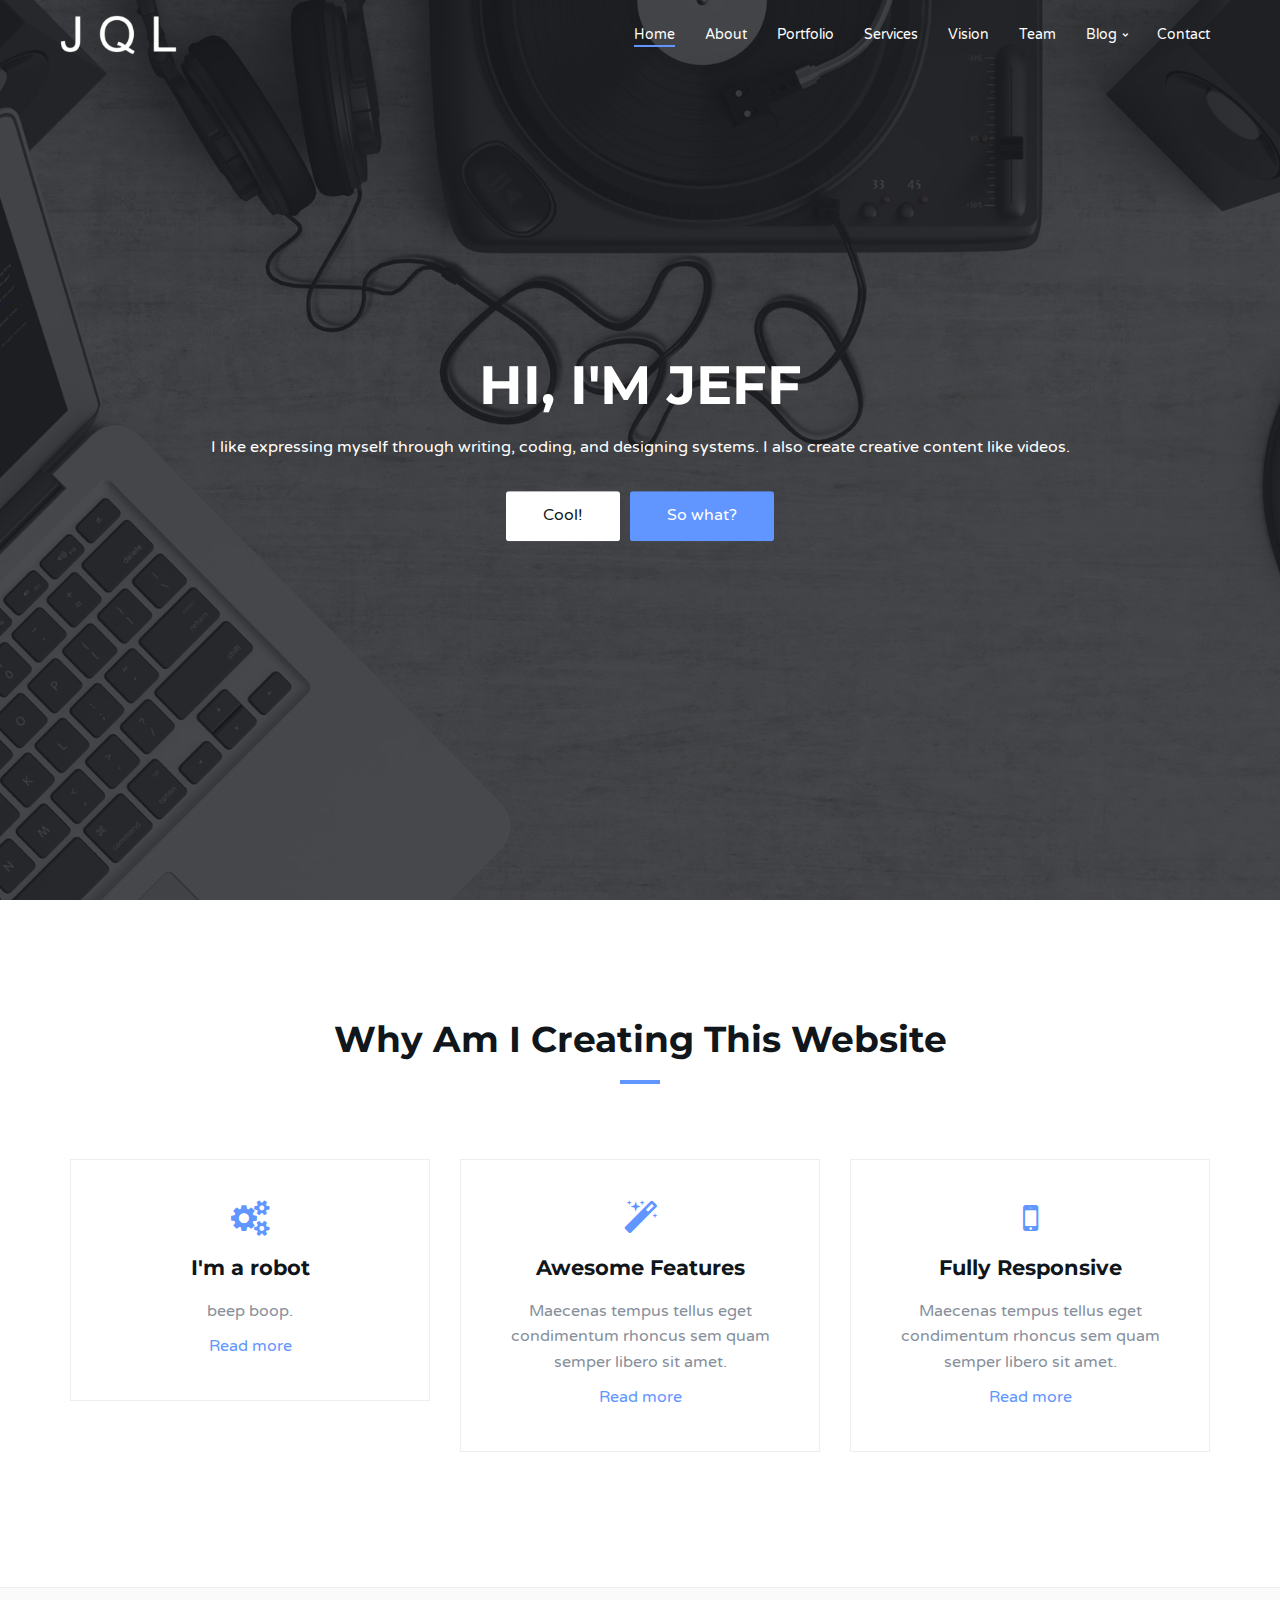
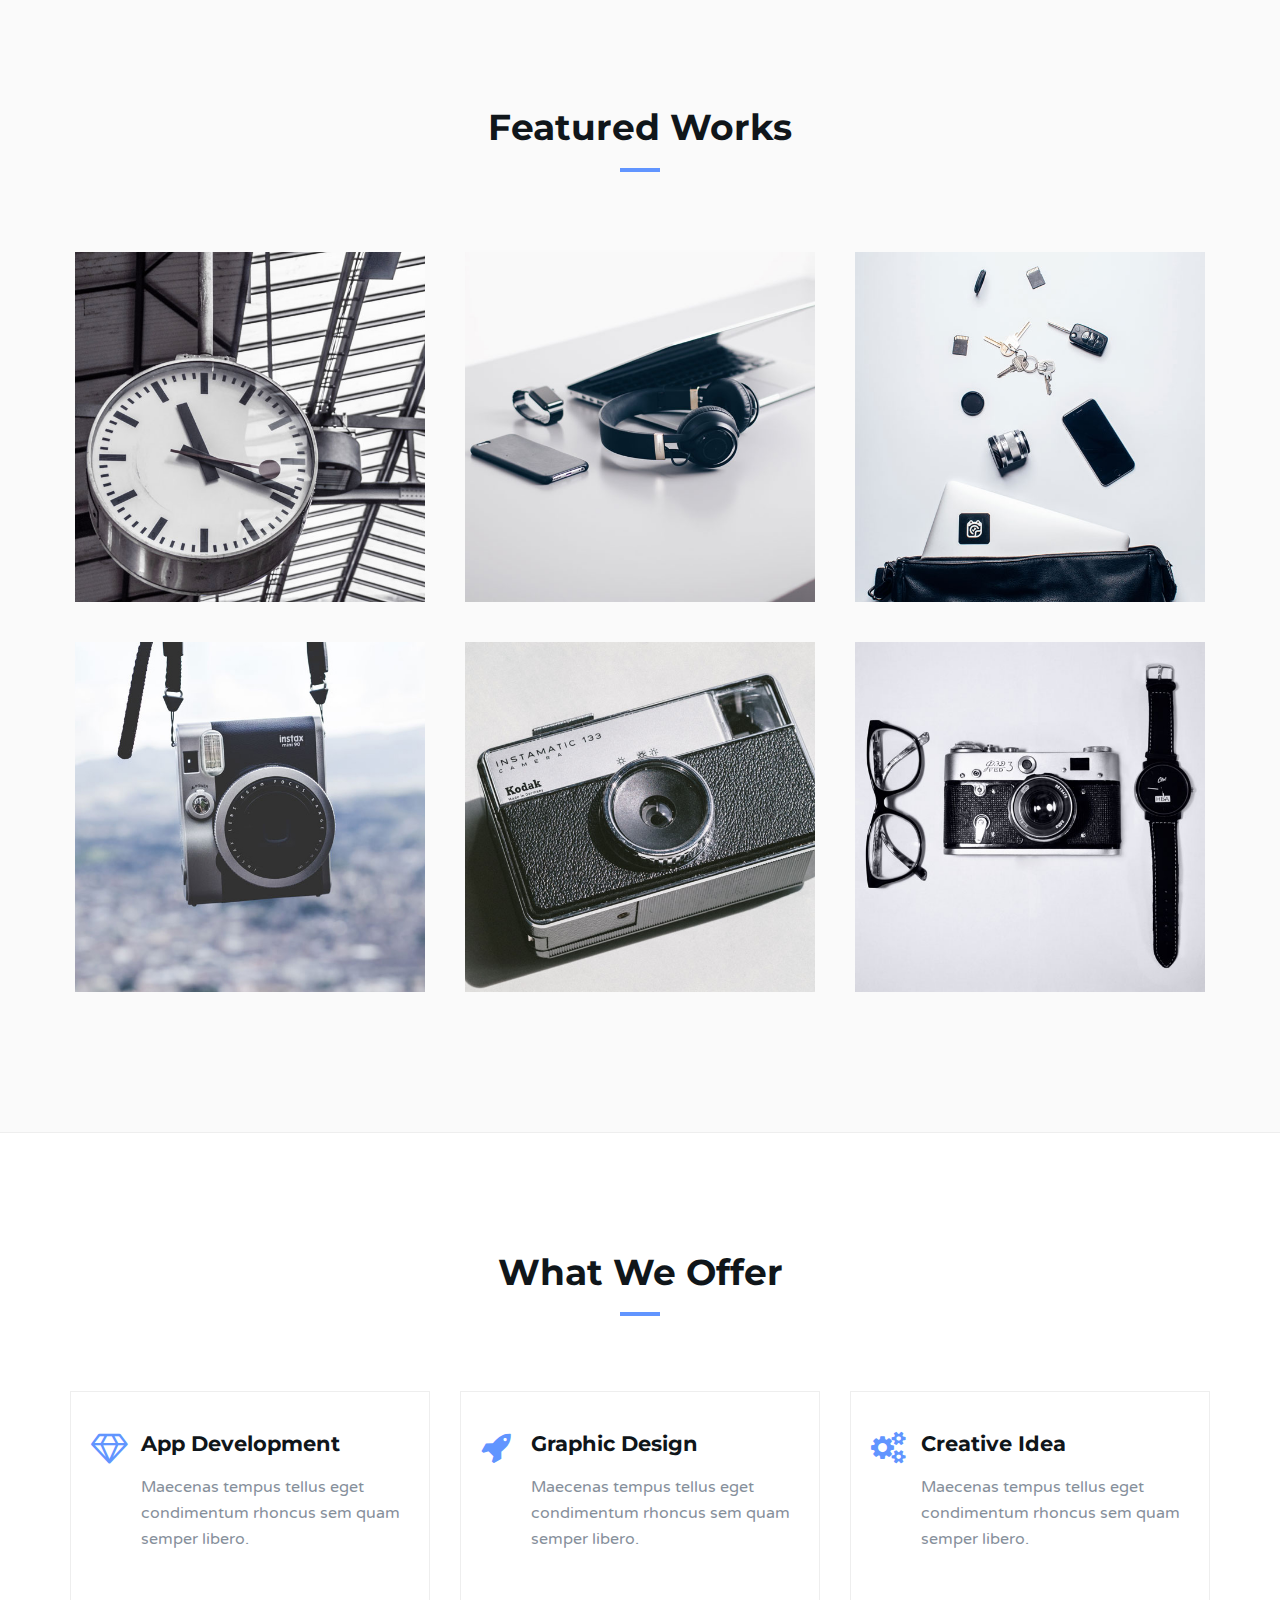
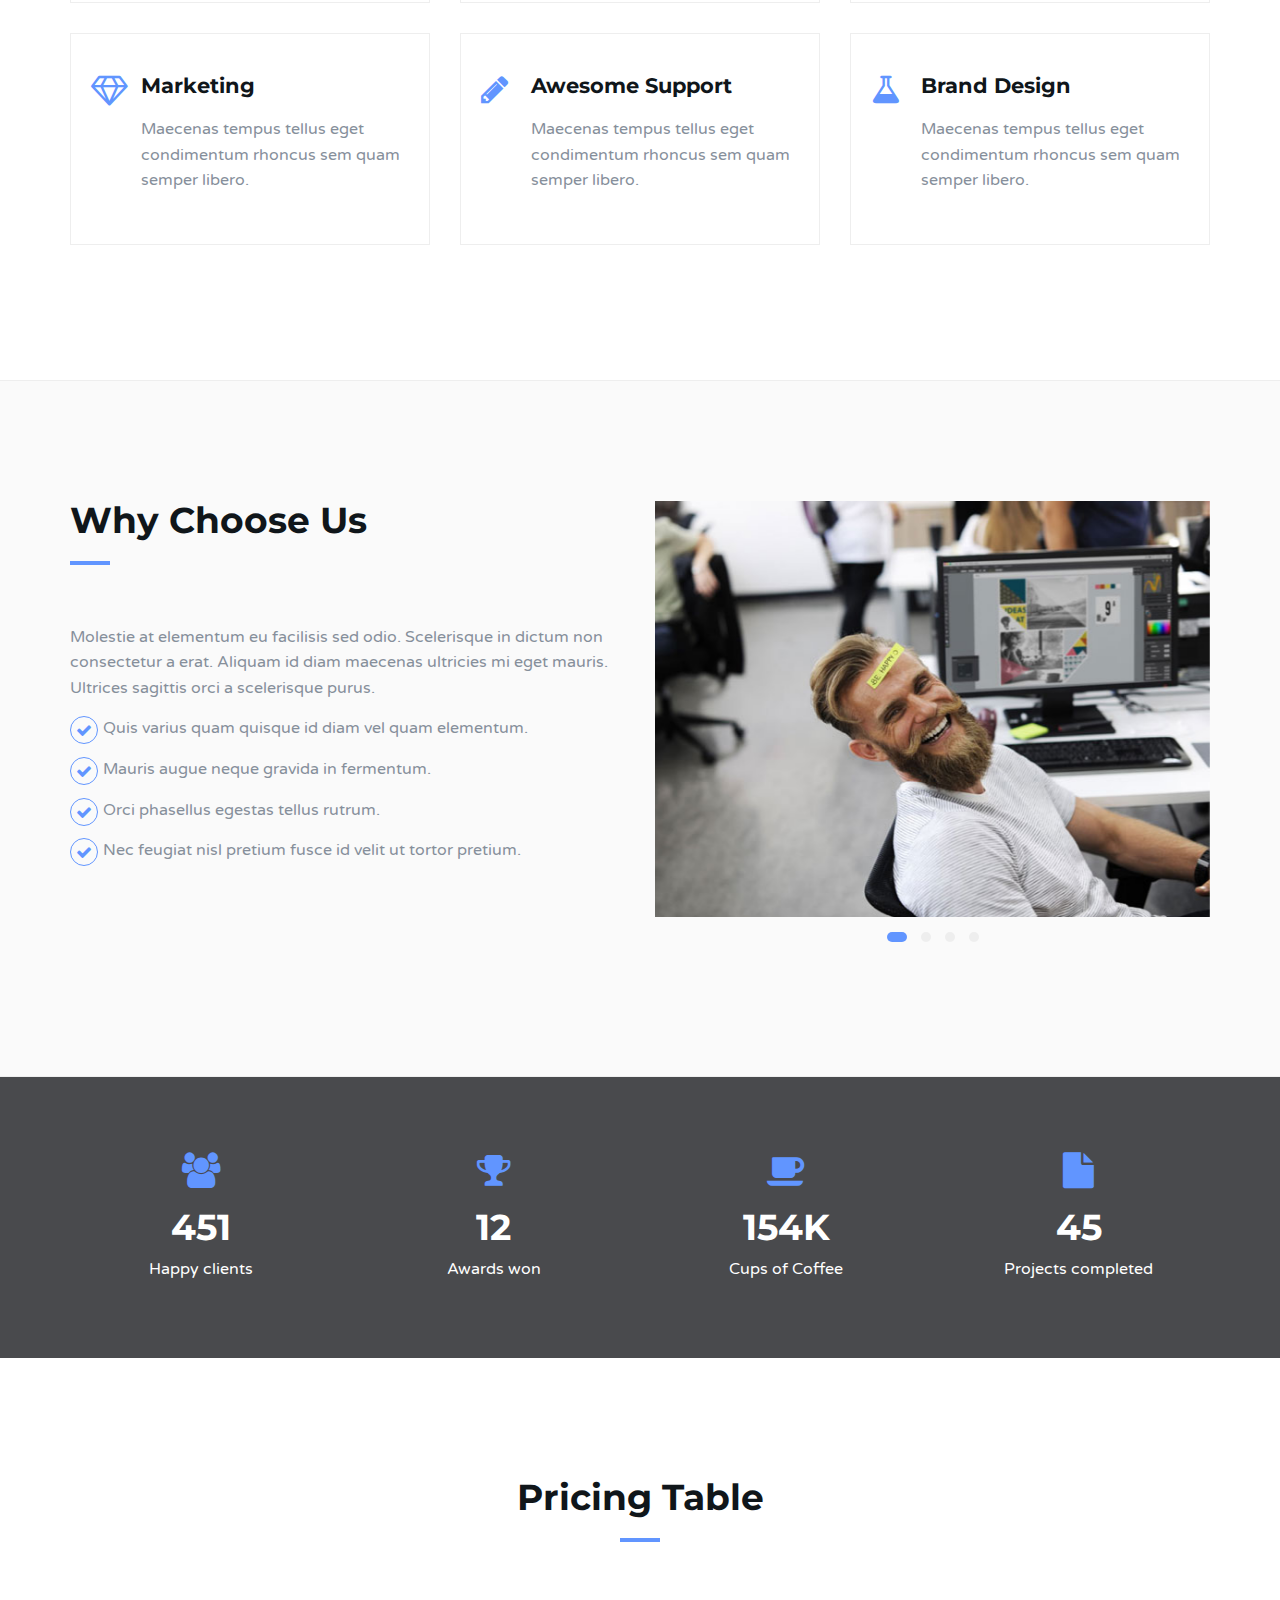
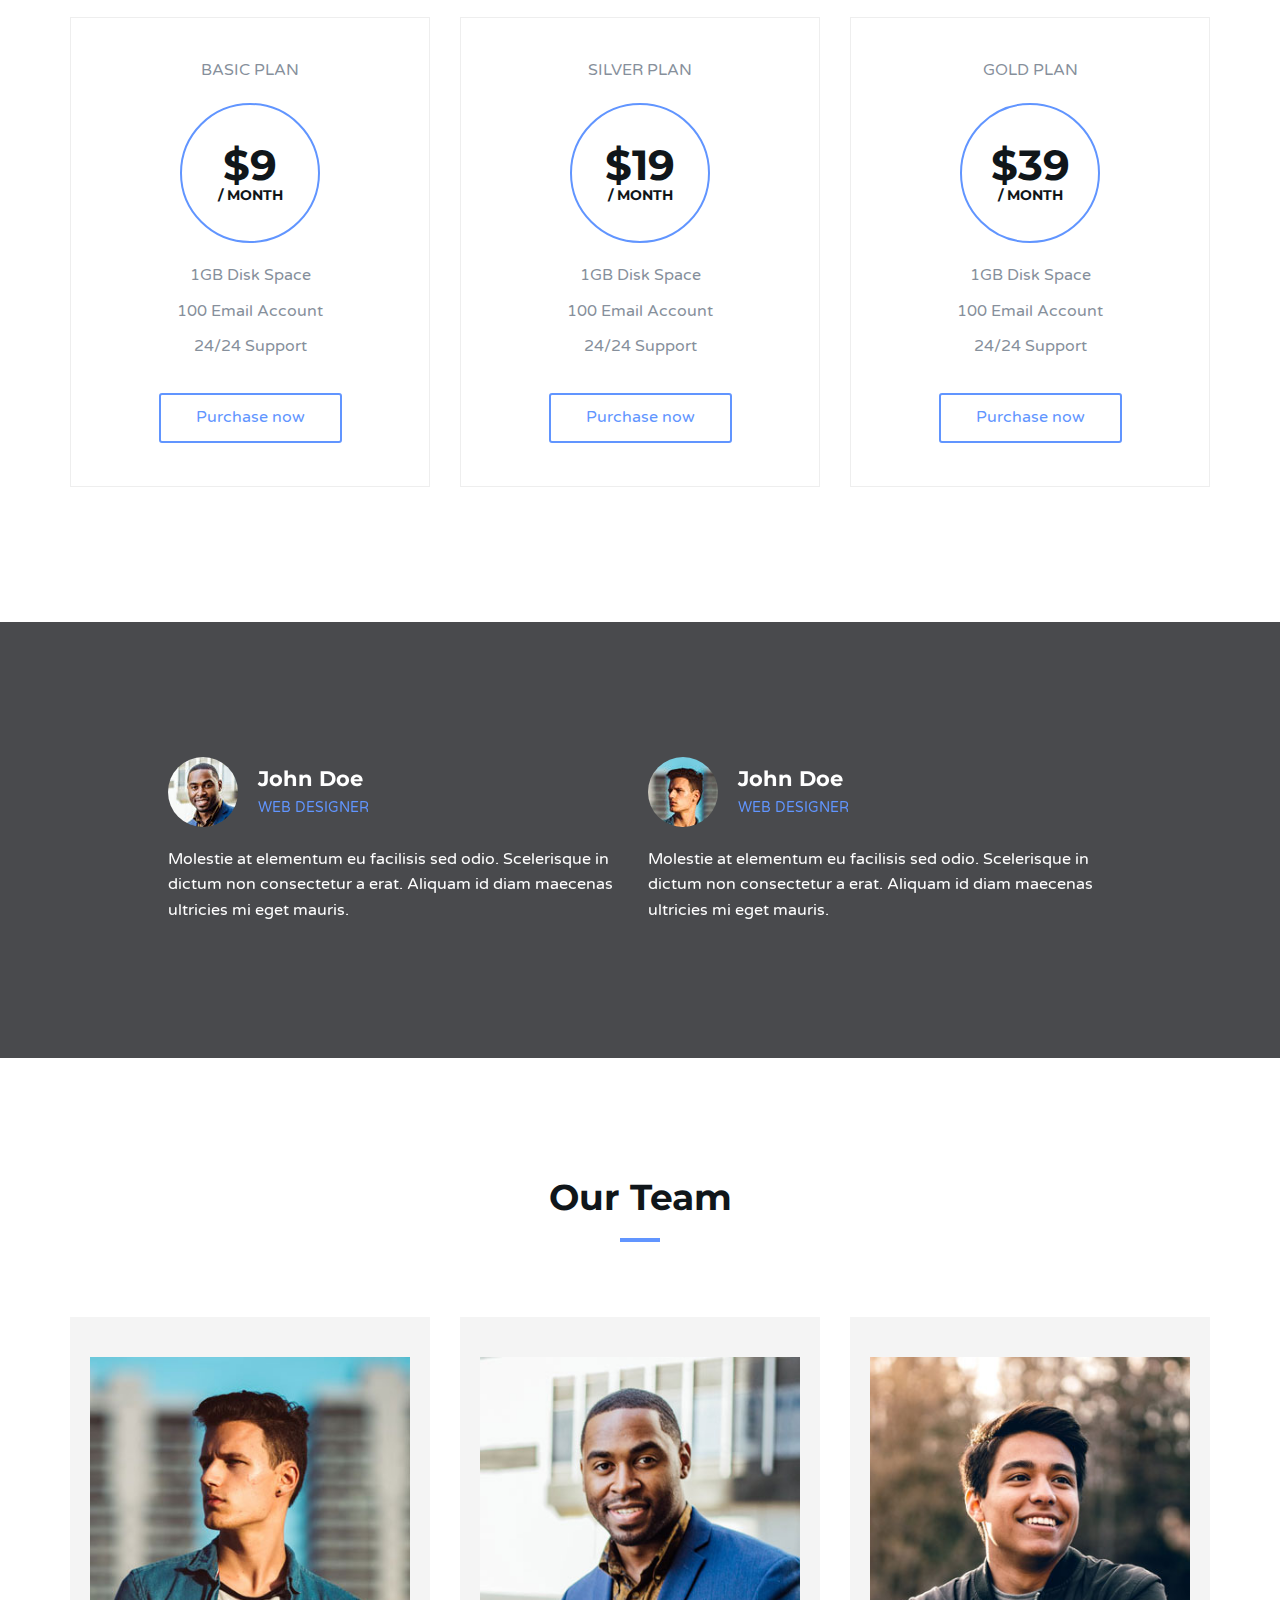
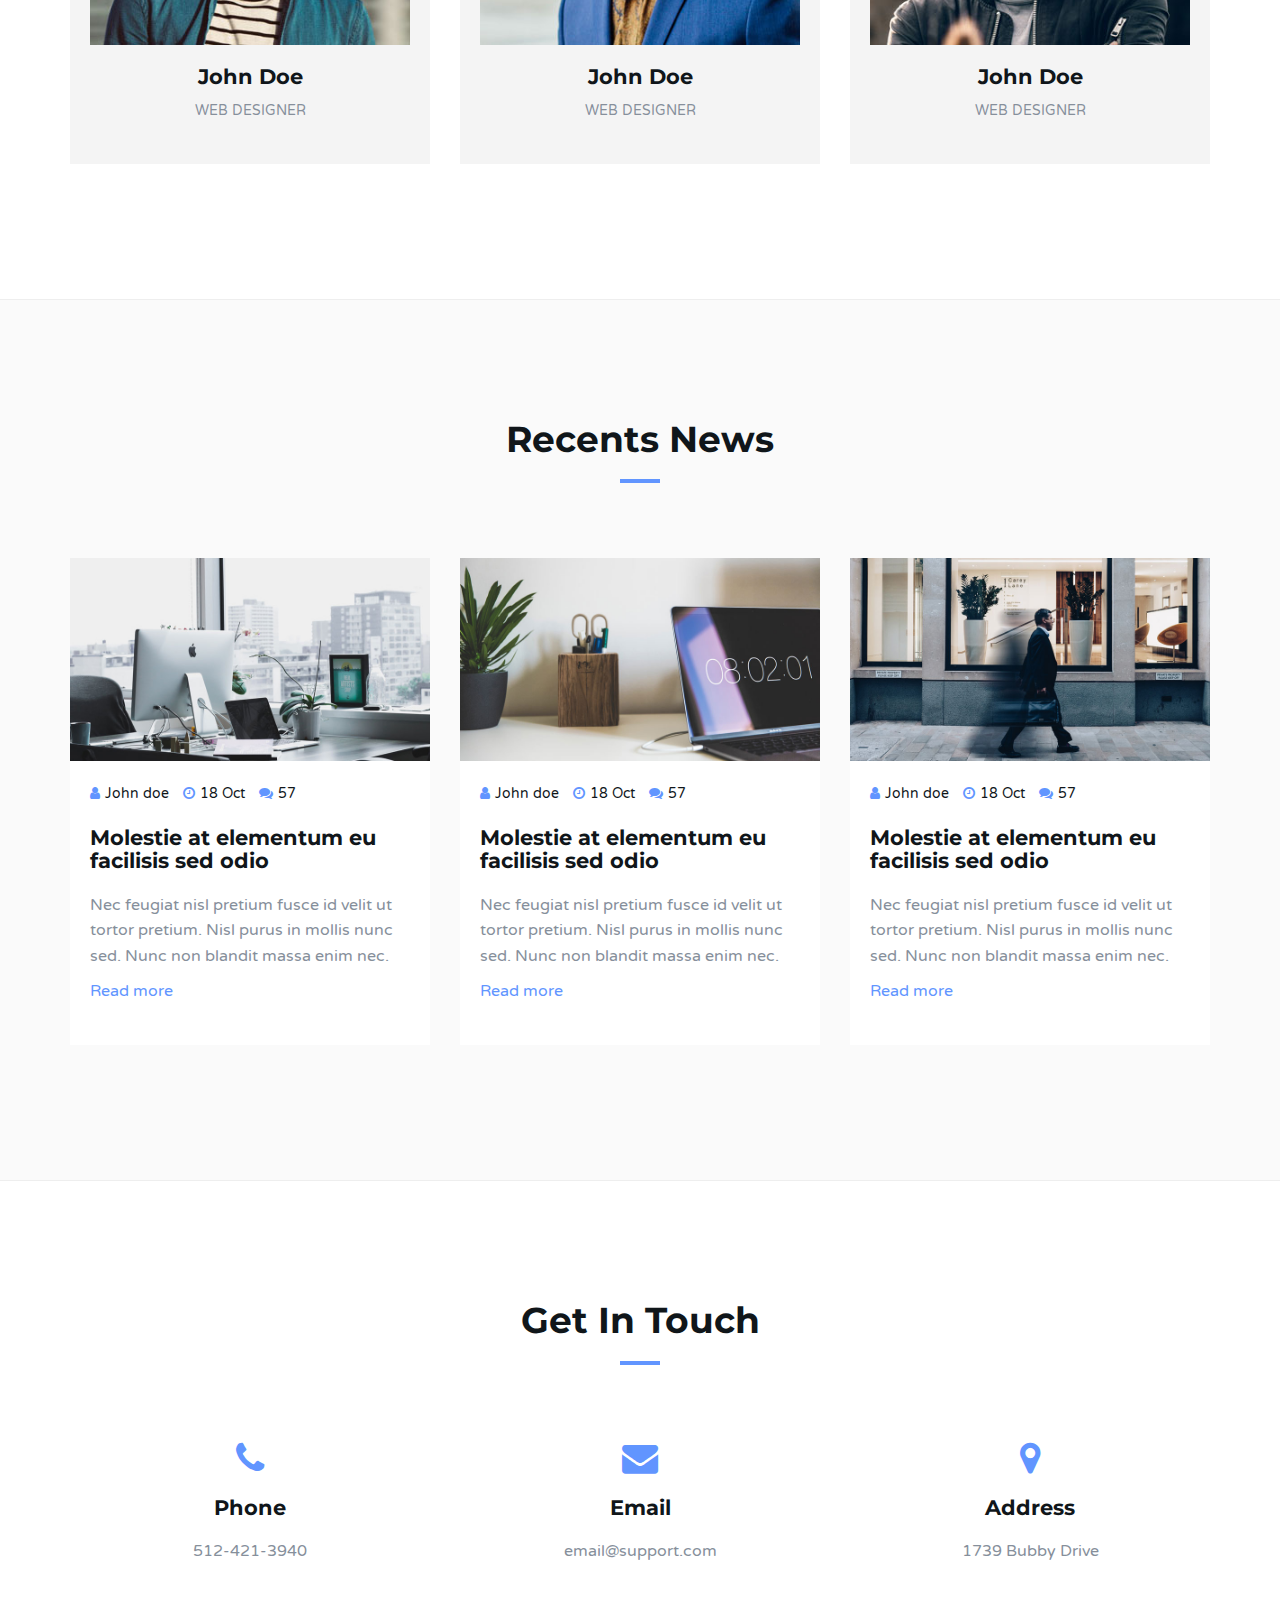
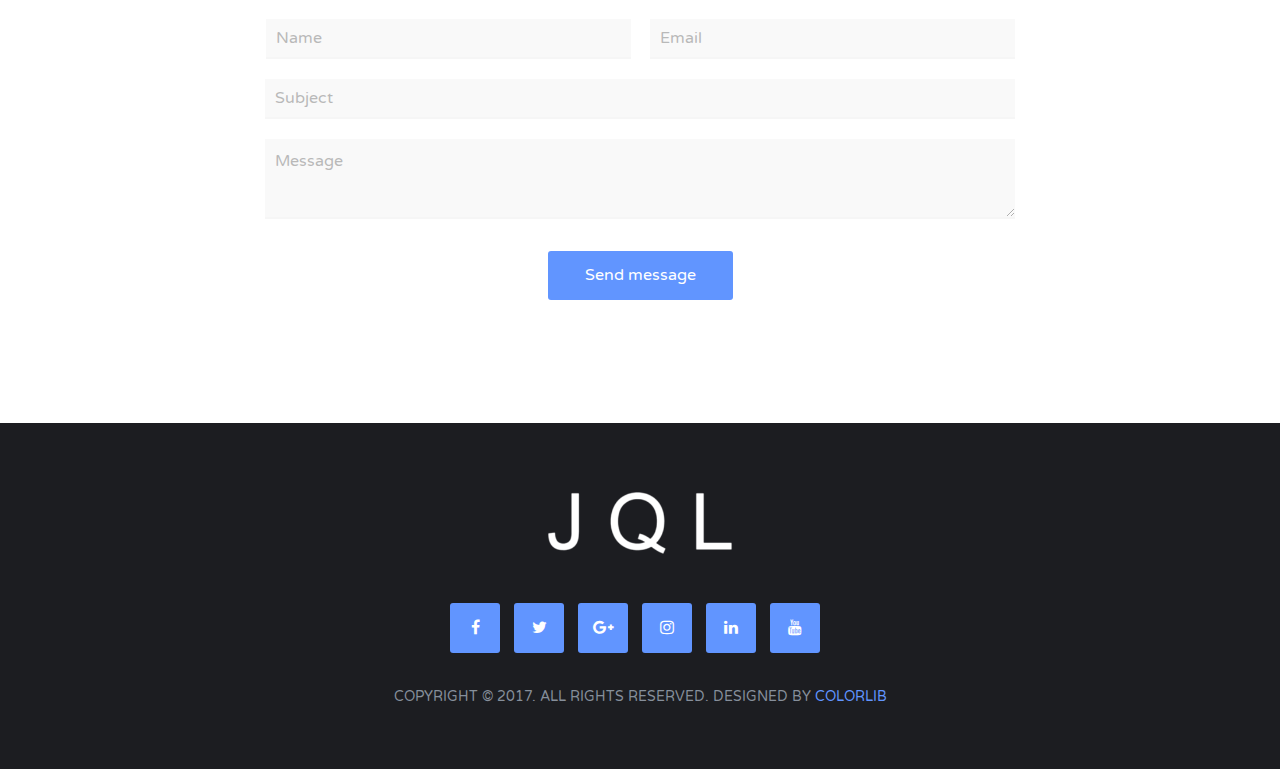
==== index.html @ 6947ee0a "getting started with making changes" ====
<!DOCTYPE html>
<html lang="en">

<head>
	<meta charset="utf-8">
	<meta http-equiv="X-UA-Compatible" content="IE=edge">
	<meta name="viewport" content="width=device-width, initial-scale=1">
	<!-- The above 3 meta tags *must* come first in the head; any other head content must come *after* these tags -->

	<title>Jeff Q L</title>

	<!-- Google font -->
	<link href="https://fonts.googleapis.com/css?family=Montserrat:400,700%7CVarela+Round" rel="stylesheet">

	<!-- Bootstrap -->
	<link type="text/css" rel="stylesheet" href="css/bootstrap.min.css" />

	<!-- Owl Carousel -->
	<link type="text/css" rel="stylesheet" href="css/owl.carousel.css" />
	<link type="text/css" rel="stylesheet" href="css/owl.theme.default.css" />

	<!-- Magnific Popup -->
	<link type="text/css" rel="stylesheet" href="css/magnific-popup.css" />

	<!-- Font Awesome Icon -->
	<link rel="stylesheet" href="css/font-awesome.min.css">

	<!-- Custom stlylesheet -->
	<link type="text/css" rel="stylesheet" href="css/style.css" />

	<!-- HTML5 shim and Respond.js for IE8 support of HTML5 elements and media queries -->
	<!-- WARNING: Respond.js doesn't work if you view the page via file:// -->
	<!--[if lt IE 9]>
		<script src="https://oss.maxcdn.com/html5shiv/3.7.3/html5shiv.min.js"></script>
		<script src="https://oss.maxcdn.com/respond/1.4.2/respond.min.js"></script>
	<![endif]-->
</head>

<!-- TODO Fix this -->

<body>
	<!-- Header -->
	<header id="home">
		<!-- Background Image -->
		<div class="bg-img" style="background-image: url('./img/background1.jpg');">
			<div class="overlay"></div>
		</div>
		<!-- /Background Image -->

		<!-- Nav -->
		<nav id="nav" class="navbar nav-transparent">
			<div class="container">

				<div class="navbar-header">
					<!-- Logo -->
					<div class="navbar-brand">
						<a href="index.html">
							<img class="logo" src="img/logo.png" alt="logo">
							<img class="logo-alt" src="img/logo-alt.png" alt="logo">
						</a>
					</div>
					<!-- /Logo -->

					<!-- Collapse nav button -->
					<div class="nav-collapse">
						<span></span>
					</div>
					<!-- /Collapse nav button -->
				</div>

				<!--  Main navigation  -->
				<!-- TODO Make the nav bar correct -->
				<ul class="main-nav nav navbar-nav navbar-right">
					<li><a href="#home">Home</a></li>
					<li><a href="#about">About</a></li>
					<li><a href="#portfolio">Portfolio</a></li>
					<li><a href="#service">Services</a></li>
					<li><a href="#vision">Vision</a></li>
					<li><a href="#team">Team</a></li>
					<li class="has-dropdown"><a href="#blog">Blog</a>
						<ul class="dropdown">
							<li><a href="blog-single.html">blog post</a></li>
						</ul>
					</li>
					<li><a href="#contact">Contact</a></li>
				</ul>
				<!-- /Main navigation -->

			</div>
		</nav>
		<!-- /Nav -->

		<!-- home wrapper -->
		<div class="home-wrapper">
			<div class="container">
				<div class="row">

					<!-- home content -->
					<div class="col-md-10 col-md-offset-1">
						<div class="home-content">
							<h1 class="white-text">Hi, I'm Jeff</h1>
							<p class="white-text">I like expressing myself through writing, coding, and designing systems. I also create creative content like videos.
							</p>
							<!-- TODO Make these buttons do something. -->
							<button class="white-btn">Cool!</button>
							<button class="main-btn">So what?</button>
						</div>
					</div>
					<!-- /home content -->

				</div>
			</div>
		</div>
		<!-- /home wrapper -->

	</header>
	<!-- /Header -->

	<!-- About -->
	<div id="about" class="section md-padding">

		<!-- Container -->
		<div class="container">

			<!-- Row -->
			<div class="row">
				<!-- Section header -->
				<div class="section-header text-center">
					<h2 class="title">Why am I creating this website</h2>
				</div>
				<!-- /Section header -->
				<!-- TODO Uhh this is the about me section fix it. -->

				<!-- about -->
				<div class="col-md-4">
					<div class="about">
						<i class="fa fa-cogs"></i>
						<h3>I'm a robot</h3>
						<p>beep boop.</p>
						<a href="#">Read more</a>
					</div>
				</div>
				<!-- /about -->

				<!-- about -->
				<div class="col-md-4">
					<div class="about">
						<i class="fa fa-magic"></i>
						<h3>Awesome Features</h3>
						<p>Maecenas tempus tellus eget condimentum rhoncus sem quam semper libero sit amet.</p>
						<a href="#">Read more</a>
					</div>
				</div>
				<!-- /about -->

				<!-- about -->
				<div class="col-md-4">
					<div class="about">
						<i class="fa fa-mobile"></i>
						<h3>Fully Responsive</h3>
						<p>Maecenas tempus tellus eget condimentum rhoncus sem quam semper libero sit amet.</p>
						<a href="#">Read more</a>
					</div>
				</div>
				<!-- /about -->

			</div>
			<!-- /Row -->

		</div>
		<!-- /Container -->

	</div>
	<!-- /About -->


	<!-- Portfolio -->
	<div id="portfolio" class="section md-padding bg-grey">

		<!-- Container -->
		<div class="container">

			<!-- Row -->
			<div class="row">

				<!-- Section header -->
				<div class="section-header text-center">
					<h2 class="title">Featured Works</h2>
				</div>
				<!-- /Section header -->

				<!-- Work -->
				<div class="col-md-4 col-xs-6 work">
					<img class="img-responsive" src="./img/work1.jpg" alt="">
					<div class="overlay"></div>
					<div class="work-content">
						<span>Category</span>
						<h3>Lorem ipsum dolor</h3>
						<div class="work-link">
							<a href="#"><i class="fa fa-external-link"></i></a>
							<a class="lightbox" href="./img/work1.jpg"><i class="fa fa-search"></i></a>
						</div>
					</div>
				</div>
				<!-- /Work -->

				<!-- Work -->
				<div class="col-md-4 col-xs-6 work">
					<img class="img-responsive" src="./img/work2.jpg" alt="">
					<div class="overlay"></div>
					<div class="work-content">
						<span>Category</span>
						<h3>Lorem ipsum dolor</h3>
						<div class="work-link">
							<a href="#"><i class="fa fa-external-link"></i></a>
							<a class="lightbox" href="./img/work2.jpg"><i class="fa fa-search"></i></a>
						</div>
					</div>
				</div>
				<!-- /Work -->

				<!-- Work -->
				<div class="col-md-4 col-xs-6 work">
					<img class="img-responsive" src="./img/work3.jpg" alt="">
					<div class="overlay"></div>
					<div class="work-content">
						<span>Category</span>
						<h3>Lorem ipsum dolor</h3>
						<div class="work-link">
							<a href="#"><i class="fa fa-external-link"></i></a>
							<a class="lightbox" href="./img/work3.jpg"><i class="fa fa-search"></i></a>
						</div>
					</div>
				</div>
				<!-- /Work -->

				<!-- Work -->
				<div class="col-md-4 col-xs-6 work">
					<img class="img-responsive" src="./img/work4.jpg" alt="">
					<div class="overlay"></div>
					<div class="work-content">
						<span>Category</span>
						<h3>Lorem ipsum dolor</h3>
						<div class="work-link">
							<a href="#"><i class="fa fa-external-link"></i></a>
							<a class="lightbox" href="./img/work4.jpg"><i class="fa fa-search"></i></a>
						</div>
					</div>
				</div>
				<!-- /Work -->

				<!-- Work -->
				<div class="col-md-4 col-xs-6 work">
					<img class="img-responsive" src="./img/work5.jpg" alt="">
					<div class="overlay"></div>
					<div class="work-content">
						<span>Category</span>
						<h3>Lorem ipsum dolor</h3>
						<div class="work-link">
							<a href="#"><i class="fa fa-external-link"></i></a>
							<a class="lightbox" href="./img/work5.jpg"><i class="fa fa-search"></i></a>
						</div>
					</div>
				</div>
				<!-- /Work -->

				<!-- Work -->
				<div class="col-md-4 col-xs-6 work">
					<img class="img-responsive" src="./img/work6.jpg" alt="">
					<div class="overlay"></div>
					<div class="work-content">
						<span>Category</span>
						<h3>Lorem ipsum dolor</h3>
						<div class="work-link">
							<a href="#"><i class="fa fa-external-link"></i></a>
							<a class="lightbox" href="./img/work6.jpg"><i class="fa fa-search"></i></a>
						</div>
					</div>
				</div>
				<!-- /Work -->

			</div>
			<!-- /Row -->

		</div>
		<!-- /Container -->

	</div>
	<!-- /Portfolio -->

	<!-- Service -->
	<div id="service" class="section md-padding">

		<!-- Container -->
		<div class="container">

			<!-- Row -->
			<div class="row">

				<!-- Section header -->
				<div class="section-header text-center">
					<h2 class="title">What we offer</h2>
				</div>
				<!-- /Section header -->

				<!-- service -->
				<div class="col-md-4 col-sm-6">
					<div class="service">
						<i class="fa fa-diamond"></i>
						<h3>App Development</h3>
						<p>Maecenas tempus tellus eget condimentum rhoncus sem quam semper libero.</p>
					</div>
				</div>
				<!-- /service -->

				<!-- service -->
				<div class="col-md-4 col-sm-6">
					<div class="service">
						<i class="fa fa-rocket"></i>
						<h3>Graphic Design</h3>
						<p>Maecenas tempus tellus eget condimentum rhoncus sem quam semper libero.</p>
					</div>
				</div>
				<!-- /service -->

				<!-- service -->
				<div class="col-md-4 col-sm-6">
					<div class="service">
						<i class="fa fa-cogs"></i>
						<h3>Creative Idea</h3>
						<p>Maecenas tempus tellus eget condimentum rhoncus sem quam semper libero.</p>
					</div>
				</div>
				<!-- /service -->

				<!-- service -->
				<div class="col-md-4 col-sm-6">
					<div class="service">
						<i class="fa fa-diamond"></i>
						<h3>Marketing</h3>
						<p>Maecenas tempus tellus eget condimentum rhoncus sem quam semper libero.</p>
					</div>
				</div>
				<!-- /service -->

				<!-- service -->
				<div class="col-md-4 col-sm-6">
					<div class="service">
						<i class="fa fa-pencil"></i>
						<h3>Awesome Support</h3>
						<p>Maecenas tempus tellus eget condimentum rhoncus sem quam semper libero.</p>
					</div>
				</div>
				<!-- /service -->

				<!-- service -->
				<div class="col-md-4 col-sm-6">
					<div class="service">
						<i class="fa fa-flask"></i>
						<h3>Brand Design</h3>
						<p>Maecenas tempus tellus eget condimentum rhoncus sem quam semper libero.</p>
					</div>
				</div>
				<!-- /service -->

			</div>
			<!-- /Row -->

		</div>
		<!-- /Container -->

	</div>
	<!-- /Service -->


	<!-- Why Choose Us -->
	<div id="features" class="section md-padding bg-grey">

		<!-- Container -->
		<div class="container">

			<!-- Row -->
			<div class="row">

				<!-- why choose us content -->
				<div class="col-md-6">
					<div class="section-header">
						<h2 class="title">Why Choose Us</h2>
					</div>
					<p>Molestie at elementum eu facilisis sed odio. Scelerisque in dictum non consectetur a erat. Aliquam id diam maecenas ultricies mi eget mauris. Ultrices sagittis orci a scelerisque purus.</p>
					<div class="feature">
						<i class="fa fa-check"></i>
						<p>Quis varius quam quisque id diam vel quam elementum.</p>
					</div>
					<div class="feature">
						<i class="fa fa-check"></i>
						<p>Mauris augue neque gravida in fermentum.</p>
					</div>
					<div class="feature">
						<i class="fa fa-check"></i>
						<p>Orci phasellus egestas tellus rutrum.</p>
					</div>
					<div class="feature">
						<i class="fa fa-check"></i>
						<p>Nec feugiat nisl pretium fusce id velit ut tortor pretium.</p>
					</div>
				</div>
				<!-- /why choose us content -->

				<!-- About slider -->
				<div class="col-md-6">
					<div id="about-slider" class="owl-carousel owl-theme">
						<img class="img-responsive" src="./img/about1.jpg" alt="">
						<img class="img-responsive" src="./img/about2.jpg" alt="">
						<img class="img-responsive" src="./img/about1.jpg" alt="">
						<img class="img-responsive" src="./img/about2.jpg" alt="">
					</div>
				</div>
				<!-- /About slider -->

			</div>
			<!-- /Row -->

		</div>
		<!-- /Container -->

	</div>
	<!-- /Why Choose Us -->


	<!-- Numbers -->
	<div id="numbers" class="section sm-padding">

		<!-- Background Image -->
		<div class="bg-img" style="background-image: url('./img/background2.jpg');">
			<div class="overlay"></div>
		</div>
		<!-- /Background Image -->

		<!-- Container -->
		<div class="container">

			<!-- Row -->
			<div class="row">

				<!-- number -->
				<div class="col-sm-3 col-xs-6">
					<div class="number">
						<i class="fa fa-users"></i>
						<h3 class="white-text"><span class="counter">451</span></h3>
						<span class="white-text">Happy clients</span>
					</div>
				</div>
				<!-- /number -->

				<!-- number -->
				<div class="col-sm-3 col-xs-6">
					<div class="number">
						<i class="fa fa-trophy"></i>
						<h3 class="white-text"><span class="counter">12</span></h3>
						<span class="white-text">Awards won</span>
					</div>
				</div>
				<!-- /number -->

				<!-- number -->
				<div class="col-sm-3 col-xs-6">
					<div class="number">
						<i class="fa fa-coffee"></i>
						<h3 class="white-text"><span class="counter">154</span>K</h3>
						<span class="white-text">Cups of Coffee</span>
					</div>
				</div>
				<!-- /number -->

				<!-- number -->
				<div class="col-sm-3 col-xs-6">
					<div class="number">
						<i class="fa fa-file"></i>
						<h3 class="white-text"><span class="counter">45</span></h3>
						<span class="white-text">Projects completed</span>
					</div>
				</div>
				<!-- /number -->

			</div>
			<!-- /Row -->

		</div>
		<!-- /Container -->

	</div>
	<!-- /Numbers -->

	<!-- Vision -->
	<div id="vision" class="section md-padding">

		<!-- Container -->
		<div class="container">

			<!-- Row -->
			<div class="row">

				<!-- Section header -->
				<div class="section-header text-center">
					<h2 class="title">Pricing Table</h2>
				</div>
				<!-- /Section header -->
<!-- TODO Fix this. Change to vision?-->
				<!-- pricing -->
				<div class="col-sm-4">
					<div class="pricing">
						<div class="price-head">
							<span class="price-title">Basic plan</span>
							<div class="price">
								<h3>$9<span class="duration">/ month</span></h3>
							</div>
						</div>
						<ul class="price-content">
							<li>
								<p>1GB Disk Space</p>
							</li>
							<li>
								<p>100 Email Account</p>
							</li>
							<li>
								<p>24/24 Support</p>
							</li>
						</ul>
						<div class="price-btn">
							<button class="outline-btn">Purchase now</button>
						</div>
					</div>
				</div>
				<!-- /pricing -->

				<!-- pricing -->
				<div class="col-sm-4">
					<div class="pricing">
						<div class="price-head">
							<span class="price-title">Silver plan</span>
							<div class="price">
								<h3>$19<span class="duration">/ month</span></h3>
							</div>
						</div>
						<ul class="price-content">
							<li>
								<p>1GB Disk Space</p>
							</li>
							<li>
								<p>100 Email Account</p>
							</li>
							<li>
								<p>24/24 Support</p>
							</li>
						</ul>
						<div class="price-btn">
							<button class="outline-btn">Purchase now</button>
						</div>
					</div>
				</div>
				<!-- /pricing -->

				<!-- pricing -->
				<div class="col-sm-4">
					<div class="pricing">
						<div class="price-head">
							<span class="price-title">Gold plan</span>
							<div class="price">
								<h3>$39<span class="duration">/ month</span></h3>
							</div>
						</div>
						<ul class="price-content">
							<li>
								<p>1GB Disk Space</p>
							</li>
							<li>
								<p>100 Email Account</p>
							</li>
							<li>
								<p>24/24 Support</p>
							</li>
						</ul>
						<div class="price-btn">
							<button class="outline-btn">Purchase now</button>
						</div>
					</div>
				</div>
				<!-- /pricing -->

			</div>
			<!-- Row -->

		</div>
		<!-- /Container -->

	</div>
	<!-- /Pricing -->


	<!-- Testimonial -->
	<div id="testimonial" class="section md-padding">

		<!-- Background Image -->
		<div class="bg-img" style="background-image: url('./img/background3.jpg');">
			<div class="overlay"></div>
		</div>
		<!-- /Background Image -->

		<!-- Container -->
		<div class="container">

			<!-- Row -->
			<div class="row">

				<!-- Testimonial slider -->
				<div class="col-md-10 col-md-offset-1">
					<div id="testimonial-slider" class="owl-carousel owl-theme">

						<!-- testimonial -->
						<div class="testimonial">
							<div class="testimonial-meta">
								<img src="./img/perso1.jpg" alt="">
								<h3 class="white-text">John Doe</h3>
								<span>Web Designer</span>
							</div>
							<p class="white-text">Molestie at elementum eu facilisis sed odio. Scelerisque in dictum non consectetur a erat. Aliquam id diam maecenas ultricies mi eget mauris.</p>
						</div>
						<!-- /testimonial -->

						<!-- testimonial -->
						<div class="testimonial">
							<div class="testimonial-meta">
								<img src="./img/perso2.jpg" alt="">
								<h3 class="white-text">John Doe</h3>
								<span>Web Designer</span>
							</div>
							<p class="white-text">Molestie at elementum eu facilisis sed odio. Scelerisque in dictum non consectetur a erat. Aliquam id diam maecenas ultricies mi eget mauris.</p>
						</div>
						<!-- /testimonial -->

					</div>
				</div>
				<!-- /Testimonial slider -->

			</div>
			<!-- /Row -->

		</div>
		<!-- /Container -->

	</div>
	<!-- /Testimonial -->

	<!-- Team -->
	<div id="team" class="section md-padding">

		<!-- Container -->
		<div class="container">

			<!-- Row -->
			<div class="row">

				<!-- Section header -->
				<div class="section-header text-center">
					<h2 class="title">Our Team</h2>
				</div>
				<!-- /Section header -->

				<!-- team -->
				<div class="col-sm-4">
					<div class="team">
						<div class="team-img">
							<img class="img-responsive" src="./img/team1.jpg" alt="">
							<div class="overlay">
								<div class="team-social">
									<a href="#"><i class="fa fa-facebook"></i></a>
									<a href="#"><i class="fa fa-google-plus"></i></a>
									<a href="#"><i class="fa fa-twitter"></i></a>
								</div>
							</div>
						</div>
						<div class="team-content">
							<h3>John Doe</h3>
							<span>Web Designer</span>
						</div>
					</div>
				</div>
				<!-- /team -->

				<!-- team -->
				<div class="col-sm-4">
					<div class="team">
						<div class="team-img">
							<img class="img-responsive" src="./img/team2.jpg" alt="">
							<div class="overlay">
								<div class="team-social">
									<a href="#"><i class="fa fa-facebook"></i></a>
									<a href="#"><i class="fa fa-google-plus"></i></a>
									<a href="#"><i class="fa fa-twitter"></i></a>
								</div>
							</div>
						</div>
						<div class="team-content">
							<h3>John Doe</h3>
							<span>Web Designer</span>
						</div>
					</div>
				</div>
				<!-- /team -->

				<!-- team -->
				<div class="col-sm-4">
					<div class="team">
						<div class="team-img">
							<img class="img-responsive" src="./img/team3.jpg" alt="">
							<div class="overlay">
								<div class="team-social">
									<a href="#"><i class="fa fa-facebook"></i></a>
									<a href="#"><i class="fa fa-google-plus"></i></a>
									<a href="#"><i class="fa fa-twitter"></i></a>
								</div>
							</div>
						</div>
						<div class="team-content">
							<h3>John Doe</h3>
							<span>Web Designer</span>
						</div>
					</div>
				</div>
				<!-- /team -->

			</div>
			<!-- /Row -->

		</div>
		<!-- /Container -->

	</div>
	<!-- /Team -->

	<!-- Blog -->
	<div id="blog" class="section md-padding bg-grey">

		<!-- Container -->
		<div class="container">

			<!-- Row -->
			<div class="row">

				<!-- Section header -->
				<div class="section-header text-center">
					<h2 class="title">Recents news</h2>
				</div>
				<!-- /Section header -->

				<!-- blog -->
				<div class="col-md-4">
					<div class="blog">
						<div class="blog-img">
							<img class="img-responsive" src="./img/blog1.jpg" alt="">
						</div>
						<div class="blog-content">
							<ul class="blog-meta">
								<li><i class="fa fa-user"></i>John doe</li>
								<li><i class="fa fa-clock-o"></i>18 Oct</li>
								<li><i class="fa fa-comments"></i>57</li>
							</ul>
							<h3>Molestie at elementum eu facilisis sed odio</h3>
							<p>Nec feugiat nisl pretium fusce id velit ut tortor pretium. Nisl purus in mollis nunc sed. Nunc non blandit massa enim nec.</p>
							<a href="blog-single.html">Read more</a>
						</div>
					</div>
				</div>
				<!-- /blog -->

				<!-- blog -->
				<div class="col-md-4">
					<div class="blog">
						<div class="blog-img">
							<img class="img-responsive" src="./img/blog2.jpg" alt="">
						</div>
						<div class="blog-content">
							<ul class="blog-meta">
								<li><i class="fa fa-user"></i>John doe</li>
								<li><i class="fa fa-clock-o"></i>18 Oct</li>
								<li><i class="fa fa-comments"></i>57</li>
							</ul>
							<h3>Molestie at elementum eu facilisis sed odio</h3>
							<p>Nec feugiat nisl pretium fusce id velit ut tortor pretium. Nisl purus in mollis nunc sed. Nunc non blandit massa enim nec.</p>
							<a href="blog-single.html">Read more</a>
						</div>
					</div>
				</div>
				<!-- /blog -->

				<!-- blog -->
				<div class="col-md-4">
					<div class="blog">
						<div class="blog-img">
							<img class="img-responsive"  src="./img/blog3.jpg" alt="">
						</div>
						<div class="blog-content">
							<ul class="blog-meta">
								<li><i class="fa fa-user"></i>John doe</li>
								<li><i class="fa fa-clock-o"></i>18 Oct</li>
								<li><i class="fa fa-comments"></i>57</li>
							</ul>
							<h3>Molestie at elementum eu facilisis sed odio</h3>
							<p>Nec feugiat nisl pretium fusce id velit ut tortor pretium. Nisl purus in mollis nunc sed. Nunc non blandit massa enim nec.</p>
							<a href="blog-single.html">Read more</a>
						</div>
					</div>
				</div>
				<!-- /blog -->

			</div>
			<!-- /Row -->

		</div>
		<!-- /Container -->

	</div>
	<!-- /Blog -->

	<!-- Contact -->
	<div id="contact" class="section md-padding">

		<!-- Container -->
		<div class="container">

			<!-- Row -->
			<div class="row">

				<!-- Section-header -->
				<div class="section-header text-center">
					<h2 class="title">Get in touch</h2>
				</div>
				<!-- /Section-header -->

				<!-- contact -->
				<div class="col-sm-4">
					<div class="contact">
						<i class="fa fa-phone"></i>
						<h3>Phone</h3>
						<p>512-421-3940</p>
					</div>
				</div>
				<!-- /contact -->

				<!-- contact -->
				<div class="col-sm-4">
					<div class="contact">
						<i class="fa fa-envelope"></i>
						<h3>Email</h3>
						<p>email@support.com</p>
					</div>
				</div>
				<!-- /contact -->

				<!-- contact -->
				<div class="col-sm-4">
					<div class="contact">
						<i class="fa fa-map-marker"></i>
						<h3>Address</h3>
						<p>1739 Bubby Drive</p>
					</div>
				</div>
				<!-- /contact -->

				<!-- contact form -->
				<div class="col-md-8 col-md-offset-2">
					<form class="contact-form">
						<input type="text" class="input" placeholder="Name">
						<input type="email" class="input" placeholder="Email">
						<input type="text" class="input" placeholder="Subject">
						<textarea class="input" placeholder="Message"></textarea>
						<button class="main-btn">Send message</button>
					</form>
				</div>
				<!-- /contact form -->

			</div>
			<!-- /Row -->

		</div>
		<!-- /Container -->

	</div>
	<!-- /Contact -->


	<!-- Footer -->
	<footer id="footer" class="sm-padding bg-dark">

		<!-- Container -->
		<div class="container">

			<!-- Row -->
			<div class="row">

				<div class="col-md-12">

					<!-- footer logo -->
					<div class="footer-logo">
						<a href="index.html"><img src="img/logo-alt.png" alt="logo"></a>
					</div>
					<!-- /footer logo -->

					<!-- footer follow -->
					<ul class="footer-follow">
						<li><a href="#"><i class="fa fa-facebook"></i></a></li>
						<li><a href="#"><i class="fa fa-twitter"></i></a></li>
						<li><a href="#"><i class="fa fa-google-plus"></i></a></li>
						<li><a href="#"><i class="fa fa-instagram"></i></a></li>
						<li><a href="#"><i class="fa fa-linkedin"></i></a></li>
						<li><a href="#"><i class="fa fa-youtube"></i></a></li>
					</ul>
					<!-- /footer follow -->

					<!-- footer copyright -->
					<div class="footer-copyright">
						<p>Copyright © 2017. All Rights Reserved. Designed by <a href="https://colorlib.com" target="_blank">Colorlib</a></p>
					</div>
					<!-- /footer copyright -->

				</div>

			</div>
			<!-- /Row -->

		</div>
		<!-- /Container -->

	</footer>
	<!-- /Footer -->

	<!-- Back to top -->
	<div id="back-to-top"></div>
	<!-- /Back to top -->

	<!-- Preloader -->
	<div id="preloader">
		<div class="preloader">
			<span></span>
			<span></span>
			<span></span>
			<span></span>
		</div>
	</div>
	<!-- /Preloader -->

	<!-- jQuery Plugins -->
	<script type="text/javascript" src="js/jquery.min.js"></script>
	<script type="text/javascript" src="js/bootstrap.min.js"></script>
	<script type="text/javascript" src="js/owl.carousel.min.js"></script>
	<script type="text/javascript" src="js/jquery.magnific-popup.js"></script>
	<script type="text/javascript" src="js/main.js"></script>

</body>

</html>
---- css/style.css ----
/*
Theme Name:
Author: yaminncco

Colors:
	Body 		  : #868F9B
	Headers 	: #10161A
	Primary 	: #6195FF
	Dark      : #FCFCFF
	Grey 		  : #F4F4F4 #FAFAFA #EEE

Fonts: Montserrat Varela Round

Table OF Contents
------------------------------------
1 > General
2 > Logo
3 > Navigation
4 > Header
5 > About
6 > Portfolio
7 > Services
8 >  Why choose us
9 >  Numbers
10 > Pricing
11 > Testimonial
12 > Team
13 > Blog
14 > Blog post
15 > Blog sidebar
16 > Contact
17 > Footer
18 > Responsive
19 > Owl theme
20 > Back to top
21 > Preloader

------------------------------------*/

/*------------------------------------*\
	General
\*------------------------------------*/


/* -- typography -- */

body {
    font-family: 'Varela Round', sans-serif;
    font-size: 16px;
    line-height: 1.6;
    overflow-x: hidden;
    color: #868F9B;
}

h1, h2, h3, h4, h5, h6 {
    font-family: 'Montserrat', sans-serif;
    font-weight: 700;
    margin-top: 0px;
    margin-bottom: 20px;
    color: #10161A;
}

h1 {
    font-size: 54px;
}

h2 {
    font-size: 36px;
}

h3 {
    font-size: 21px;
}

h4 {
    font-size: 18px;
}

h5 {
    font-size: 16px;
}

a {
    color: #6195FF;
    text-decoration: none;
    -webkit-transition: 0.2s opacity;
    transition: 0.2s opacity;
}

a:hover, a:focus {
    text-decoration: none;
    outline: none;
    opacity: 0.8;
    color: #6195FF;
}

.main-color {
    color: #6195FF;
}

.white-text {
    color: #FFF;
}

::-moz-selection {
    background-color: #6195FF;
    color: #FFF;
}

::selection {
    background-color: #6195FF;
    color: #FFF;
}

ul, ol {
    margin: 0;
    padding: 0;
    list-style: none
}

/* -- section  -- */

.section {
    position: relative;
}

.md-padding {
    padding-top: 120px;
    padding-bottom: 120px;
}

.sm-padding {
    padding-top: 60px;
    padding-bottom: 60px;
}


/* --  background section  -- */

.bg-grey {
    background-color: #FAFAFA;
    border-top: 1px solid #EEE;
    border-bottom: 1px solid #EEE;
}

.bg-dark {
    background-color: #1C1D21;
}


/* --  background image section  -- */

.bg-img {
    position: absolute;
    left: 0;
    top: 0;
    right: 0;
    bottom: 0;
    z-index: -1;
    background-position: center;
    background-size: cover;
    background-attachment: fixed;
}

.bg-img .overlay {
    position: absolute;
    left: 0;
    top: 0;
    right: 0;
    bottom: 0;
    opacity: .8;
    background: #1C1D21;
}


/* --  section header  -- */

.section-header {
    position: relative;
    margin-bottom: 60px;
}

.section-header .title {
    text-transform: capitalize;
}

.title:after {
    content:"";
  	display:block;
  	height:4px;
  	width:40px;
  	background-color: #6195FF;
    margin-top: 20px;
}

.text-center .title:after {
    margin: 20px auto 0px;
}

/* --  Input  -- */

input[type="text"], input[type="email"], input[type="password"], input[type="number"], input[type="date"], input[type="url"], input[type="tel"], textarea {
    height: 40px;
    width: 100%;
    border: none;
	  background: #F4F4F4;
    border-bottom: 2px solid #EEE;
    color: #354052;
    padding: 0px 10px;
    opacity: 0.5;
    -webkit-transition: 0.2s border-color, 0.2s opacity;
    transition: 0.2s border-color, 0.2s opacity;
}

textarea {
    padding: 10px 10px;
    min-height: 80px;
    resize: vertical;
}

input[type="text"]:focus, input[type="email"]:focus, input[type="password"]:focus, input[type="number"]:focus, input[type="date"]:focus, input[type="url"]:focus, input[type="tel"]:focus, textarea:focus {
    border-color: #6195FF;
    opacity: 1;
}

/* --  Buttons  -- */

.main-btn, .white-btn, .outline-btn {
    display: inline-block;
    padding: 10px 35px;
    margin: 3px;
    border: 2px solid transparent;
    border-radius: 3px;
    -webkit-transition: 0.2s opacity;
    transition: 0.2s opacity;
}

.main-btn {
    background: #6195FF;
    color: #FFF;
}

.white-btn {
    background: #FFF;
    color: #10161A !important;
}

.outline-btn {
    background: transparent;
    color: #6195FF !important;
    border-color: #6195FF;
}

.main-btn:hover, .white-btn:hover, .outline-btn:hover {
    opacity: 0.8;
}


/*------------------------------------*\
	Logo
\*------------------------------------*/

.navbar-brand {
    padding: 0;
}

.navbar-brand .logo, .navbar-brand .logo-alt {
    max-height: 50px;
    display: block;
}

#nav:not(.nav-transparent):not(.fixed-nav) .navbar-brand .logo-alt {
	display: none;
}

#nav.nav-transparent:not(.fixed-nav) .navbar-brand .logo {
	display: none;
}

#nav.fixed-nav .navbar-brand .logo-alt {
    display: none;
}

@media only screen and (max-width: 767px) {
    #nav.nav-transparent .navbar-brand .logo-alt {
        display: none !important;
    }
    #nav.nav-transparent .navbar-brand .logo {
        display: block !important;
    }
}


/*------------------------------------*\
	Navigation
\*------------------------------------*/

#nav {
    padding: 10px 0px;
    background: #FFF;
    -webkit-transition: 0.2s padding;
    transition: 0.2s padding;
    z-index: 999;
}

#nav.navbar {
    border: none;
    border-radius: 0;
    margin-bottom: 0px;
}

#nav.fixed-nav {
    position: fixed;
    left: 0;
    right: 0;
    padding: 0px 0px;
    background-color: #FFF !important;
    border-bottom: 1px solid #EEE;
}

#nav.nav-transparent {
    background: transparent;
}


/* -- default nav -- */

@media only screen and (min-width: 768px) {
    .main-nav li {
        padding: 0px 15px;
    }
    .main-nav li a {
        font-size: 14px;
        -webkit-transition: 0.2s color;
        transition: 0.2s color;
    }
    .main-nav>li>a {
        color: #10161A;
        padding: 15px 0px;
    }
    #nav.nav-transparent:not(.fixed-nav) .main-nav>li>a {
        color: #fff;
    }
    .main-nav>li>a:hover, .main-nav>li>a:focus, .main-nav>li.active>a {
        background: transparent;
        color: #6195FF;
    }
    .main-nav>li>a:after {
        content: "";
        display: block;
        background-color: #6195FF;
        height: 2px;
        width: 0%;
        -webkit-transition: 0.2s width;
        transition: 0.2s width;
    }
    .main-nav>li>a:hover:after, .main-nav>li.active>a:after {
        width: 100%;
    }
    /* dropdown */
    .has-dropdown {
        position: relative;
    }
    .has-dropdown>a:before {
        font-family: 'FontAwesome';
        content: "\f054";
        font-size: 6px;
        margin-left: 6px;
        float: right;
        -webkit-transform: rotate(90deg);
        -ms-transform: rotate(90deg);
        transform: rotate(90deg);
        -webkit-transition: 0.2s transform;
        transition: 0.2s transform;
    }
    .dropdown {
        position: absolute;
        right: -50%;
        top: 0;
        background-color: #6195FF;
        width: 200px;
        -webkit-box-shadow: 0px 5px 5px -5px rgba(53, 64, 82, 0.2);
        box-shadow: 0px 5px 5px -5px rgba(53, 64, 82, 0.2);
        -webkit-transform: translateY(15px) translateX(50%);
        -ms-transform: translateY(15px) translateX(50%);
        transform: translateY(15px) translateX(50%);
        opacity: 0;
        visibility: hidden;
        -webkit-transition: 0.2s all;
        transition: 0.2s all;
    }
    .main-nav>.has-dropdown>.dropdown {
        top: 100%;
        right: 50%;
    }
    .main-nav>.has-dropdown>.dropdown .dropdown.dropdown-left {
        right: 150%;
    }
    .dropdown li a {
        display: block;
        color: #FFF;
        border-top: 1px solid rgba(250, 250, 250, 0.1);
        padding: 10px 0px;
    }
    .dropdown li:nth-child(1) a {
        border-top: none;
    }
    .has-dropdown:hover>.dropdown {
        opacity: 1;
        visibility: visible;
        -webkit-transform: translateY(0px) translateX(50%);
        -ms-transform: translateY(0px) translateX(50%);
        transform: translateY(0px) translateX(50%);
    }
    .has-dropdown:hover>a:before {
        -webkit-transform: rotate(0deg);
        -ms-transform: rotate(0deg);
        transform: rotate(0deg);
    }
    .nav-collapse {
        display: none;
    }
}


/* -- mobile nav -- */

@media only screen and (max-width: 767px) {
    #nav {
        padding: 0px 0px;
    }
    #nav.nav-transparent {
        background: #FFF;
    }
    .main-nav {
        position: fixed;
        right: 0;
        height: calc(100vh - 80px);
        -webkit-box-shadow: 0px 80px 0px 0px #1C1D21;
        box-shadow: 0px 80px 0px 0px #1C1D21;
        max-width: 250px;
        width: 0%;
        -webkit-transform: translateX(100%);
        -ms-transform: translateX(100%);
        transform: translateX(100%);
        margin: 0;
        overflow-y: auto;
        background: #1C1D21;
        -webkit-transition: 0.2s all;
        transition: 0.2s all;
    }
    #nav.open .main-nav {
        -webkit-transform: translateX(0%);
        -ms-transform: translateX(0%);
        transform: translateX(0%);
        width: 100%;
    }
    .main-nav li {
        border-top: 1px solid rgba(250, 250, 250, 0.1);
    }
    .main-nav li a {
        display: block;
        color: #FFF;
        -webkit-transition: 0.2s all;
        transition: 0.2s all;
    }
    .main-nav>li.active {
        border-left: 6px solid #6195FF;
    }
    .main-nav li a:hover, .main-nav li a:focus {
        background-color: #6195FF;
        color: #FFF;
        opacity: 1;
    }
    .has-dropdown>a:after {
        content: "\f054";
        font-family: 'FontAwesome';
        float: right;
        -webkit-transition: 0.2s -webkit-transform;
        transition: 0.2s -webkit-transform;
        transition: 0.2s transform;
        transition: 0.2s transform, 0.2s -webkit-transform;
    }
    .dropdown {
        opacity: 0;
        visibility: hidden;
        height: 0;
        background: rgba(250, 250, 250, 0.1);
    }
    .dropdown li a {
        padding: 6px 10px;
    }
    .has-dropdown.open-drop>a:after {
        -webkit-transform: rotate(90deg);
        -ms-transform: rotate(90deg);
        transform: rotate(90deg);
    }
    .has-dropdown.open-drop>.dropdown {
        opacity: 1;
        visibility: visible;
        height: auto;
        -webkit-transition: 0.2s all;
        transition: 0.2s all;
    }
}


/* -- nav btn collapse -- */

.nav-collapse {
    position: relative;
    float: right;
    width: 40px;
    height: 40px;
    margin-top: 5px;
    margin-right: 5px;
    cursor: pointer;
    z-index: 99999;
}

.nav-collapse span {
    display: block;
    -webkit-transform: translate(-50%, -50%);
    -ms-transform: translate(-50%, -50%);
    transform: translate(-50%, -50%);
    position: absolute;
    top: 50%;
    left: 50%;
    width: 25px;
}

.nav-collapse span:before, .nav-collapse span:after {
    content: "";
    display: block;
}

.nav-collapse span, .nav-collapse span:before, .nav-collapse span:after {
    height: 4px;
    background: #10161A;
    -webkit-transition: 0.2s all;
    transition: 0.2s all;
}

.nav-collapse span:before {
    -webkit-transform: translate(0%, 10px);
    -ms-transform: translate(0%, 10px);
    transform: translate(0%, 10px);
}

.nav-collapse span:after {
    -webkit-transform: translate(0%, -14px);
    -ms-transform: translate(0%, -14px);
    transform: translate(0%, -14px);
}

#nav.open .nav-collapse span {
    background: transparent;
}

#nav.open .nav-collapse span:before {
    -webkit-transform: translateY(0px) rotate(-135deg);
    -ms-transform: translateY(0px) rotate(-135deg);
    transform: translateY(0px) rotate(-135deg);
}

#nav.open .nav-collapse span:after {
    -webkit-transform: translateY(-4px) rotate(135deg);
    -ms-transform: translateY(-4px) rotate(135deg);
    transform: translateY(-4px) rotate(135deg);
}


/*------------------------------------*\
	Header
\*------------------------------------*/

header {
    position: relative;
}

#home {
    height: 100vh;
}

#home .home-wrapper {
    position: absolute;
    left: 0px;
    right: 0px;
    top: 50%;
    -webkit-transform: translateY(-50%);
    -ms-transform: translateY(-50%);
    transform: translateY(-50%);
    text-align: center;
}

.home-content h1 {
  text-transform: uppercase;
}
.home-content button {
  margin-top: 20px;
}

.header-wrapper h2 {
    display: inline-block;
    margin-bottom: 0px;
}

.header-wrapper .breadcrumb {
    float: right;
    background: transparent;
    margin-bottom: 0px;
}

.header-wrapper .breadcrumb .breadcrumb-item.active {
    color: #868F9B;
}

.breadcrumb>li+li:before {
    color: #868F9B;
}


/*------------------------------------*\
	About
\*------------------------------------*/

.about {
    position: relative;
    text-align: center;
    padding: 40px 20px;
    border: 1px solid #EEE;
    margin: 15px 0px;
}

.about i {
    font-size: 36px;
    color: #6195FF;
    margin-bottom: 20px;
}

.about:after {
    content: "";
    background-color: #1C1D21;
    position: absolute;
    left: 0;
    top: 0;
    bottom: 0;
    width: 0%;
    z-index: -1;
    -webkit-transition: 0.2s width;
    transition: 0.2s width;
}

.about:hover:after {
    width: 100%;
}

.about h3 {
    -webkit-transition: 0.2s color;
    transition: 0.2s color;
}

.about:hover h3 {
    color: #fff;
}


/*------------------------------------*\
	Portfolio
\*------------------------------------*/

.work {
    position: relative;
    padding: 20px;
}

.work>img {
  width: 100%;
}

.work .overlay {
    background: #1C1D21;
    position: absolute;
    top: 0px;
    left: 0px;
    right: 0px;
    bottom: 0px;
    opacity: 0;
    -webkit-transition: 0.2s opacity;
    transition: 0.2s opacity;
    -webkit-transition-delay: 0.2s;
    transition-delay: 0.2s;
}

.work:hover .overlay {
    -webkit-transition-delay: 0s;
    transition-delay: 0s;
    opacity: 0.8;
}

.work .work-content {
    position: absolute;
    left: 25px;
    right: 25px;
    top: 50%;
    text-align: center;
    -webkit-transform: translateY(-50%);
    -ms-transform: translateY(-50%);
    transform: translateY(-50%);
}

.work .work-content h3 {
    -webkit-transform: translateY(100%);
    -ms-transform: translateY(100%);
    transform: translateY(100%);
    opacity: 0;
    color: #FFF;
    margin-bottom: 10px;
    -webkit-transition: 0.2s all;
    transition: 0.2s all;
    -webkit-transition-delay: 0.1s;
    transition-delay: 0.1s;
}

.work:hover .work-content h3 {
    -webkit-transform: translateY(0%);
    -ms-transform: translateY(0%);
    transform: translateY(0%);
    opacity: 1;
    -webkit-transition-delay: 0.1s;
    transition-delay: 0.1s;
}

.work .work-content span {
    display: block;
    text-transform: uppercase;
    -webkit-transform: translateY(100%);
    -ms-transform: translateY(100%);
    transform: translateY(100%);
    opacity: 0;
    color: #6195FF;
    margin-bottom: 5px;
    -webkit-transition: 0.2s all;
    transition: 0.2s all;
    -webkit-transition-delay: 0.2s;
    transition-delay: 0.2s;
}

.work:hover .work-content span {
    -webkit-transform: translateY(0%);
    -ms-transform: translateY(0%);
    transform: translateY(0%);
    opacity: 1;
    -webkit-transition-delay: 0s;
    transition-delay: 0s;
}

.work .work-link {
    text-align: center;
    margin-top: 20px;
    opacity: 0;
    -webkit-transition: 0.2s opacity;
    transition: 0.2s opacity;
}

.work .work-link a {
    display: inline-block;
    width: 50px;
    height: 50px;
    background-color: #6195FF;
    color: #FFF;
    line-height: 50px;
    text-align: center;
}

.work:hover .work-link {
    -webkit-transition-delay: 0.2s;
    transition-delay: 0.2s;
    opacity: 1;
}


/*------------------------------------*\
	Services
\*------------------------------------*/

.service {
    position: relative;
    padding: 40px 20px 40px 70px;
    margin: 15px 0px;
    border: 1px solid #EEE;
}

.service i {
    position: absolute;
    left: 20px;
    text-align: center;
    font-size: 32px;
    color: #6195FF;
    border-radius: 50%;
}

.service:after {
    content: "";
    background-color: #1C1D21;
    position: absolute;
    left: 0;
    top: 0;
    bottom: 0;
    width: 0%;
    z-index: -1;
    -webkit-transition: 0.2s width;
    transition: 0.2s width;
}

.service:hover:after {
    width: 100%;
}

.service h3 {
  -webkit-transition: 0.2s color;
  transition: 0.2s color;
}

.service:hover h3 {
    color: #fff;
}

/*------------------------------------*\
	Why choose us
\*------------------------------------*/

.feature {
    margin: 15px 0px;
}
.feature i {
    float: left;
    padding: 5px;
    border-radius: 50%;
    color: #6195FF;
    border: 1px solid #6195FF;
    margin-right: 5px;
}

/*------------------------------------*\
	Numbers
\*------------------------------------*/

.number {
    text-align: center;
    margin: 15px 0px;
}

.number i {
    color: #6195FF;
    font-size: 36px;
    margin-bottom: 20px;
}

.number h3 {
    font-size: 36px;
    margin-bottom: 10px;
}


/*------------------------------------*\
	Pricing
\*------------------------------------*/

.pricing {
    position: relative;
    text-align: center;
    border: 1px solid #EEE;
    background-color: #FFF;
    z-index: 11;
    margin: 15px 0px;
}

.pricing::after {
    content: "";
    background-color: #1C1D21;
    position: absolute;
    left: 0;
    right: 0;
    top: 0;
    height: 0%;
    z-index: -1;
    -webkit-transition: 0.2s height;
    transition: 0.2s height;
}

.pricing:hover:after {
    height: 100%;
}

.pricing .price-head {
    position: relative;
    margin-bottom: 20px;
}

.pricing .price-title {
    display: block;
    padding: 40px 0px 20px;
    text-transform: uppercase;
    -webkit-transition: 0.2s color;
    transition: 0.2s color;
}

.pricing:hover .price-title {
    color: #6195FF;
}

.pricing .price {
    position: relative;
    width: 140px;
    height: 140px;
    line-height: 140px;
    text-align: center;
    margin: auto;
    border-radius: 50%;
    border: 2px solid #6195FF;
}

.pricing .price h3 {
  font-size: 42px;
  margin: 0px;
  -webkit-transition: 0.2s color;
  transition: 0.2s color;
  -webkit-transform: translateY(-50%);
      -ms-transform: translateY(-50%);
          transform: translateY(-50%);
  top: 50%;
  position: absolute;
  left: 0;
  right: 0;
}

.pricing:hover .price h3 {
    color: #fff;
}

.pricing .duration {
    display: block;
    font-size: 14px;
    text-transform: uppercase;
    color: #10161A;
    -webkit-transition: 0.2s color;
    transition: 0.2s color;
}

.pricing:hover .duration {
    color: #fff;
}

.pricing .price-btn {
    padding-top: 20px;
    padding-bottom: 40px;
}

/*------------------------------------*\
	Testimonial
\*------------------------------------*/

.testimonial {
    margin: 15px 0px;
}

.testimonial-meta {
    position: relative;
    padding-left: 90px;
    height: 70px;
    margin-bottom: 20px;
    padding-top: 10px;
}

.testimonial img {
    position: absolute;
    left: 0;
    top: 0;
    width: 70px !important;
    height: 70px !important;
    border-radius: 50%;
}

.testimonial h3 {
    margin-bottom: 5px;
}

.testimonial span {
    font-size: 14px;
    color: #6195FF;
    text-transform: uppercase;
}


/*------------------------------------*\
	Team
\*------------------------------------*/

.team {
    position: relative;
    background-color: #F4F4F4;
    padding: 40px 20px;
    margin: 15px 0px;
}

.team::after {
    content: "";
    background-color: #1C1D21;
    position: absolute;
    left: 0;
    right: 0;
    top: 0;
    height: 0%;
    z-index: 1;
    -webkit-transition: 0.2s height;
    transition: 0.2s height;
}

.team:hover:after {
    height: 100%;
}

.team-img {
    position: relative;
    margin-bottom: 20px;
    z-index: 11;
}

.team-img>img {
  width: 100%;
}

.team .overlay {
    background: #1C1D21;
    position: absolute;
    bottom: 0;
    left: 0;
    right: 0;
    top: 0;
    opacity: 0;
    -webkit-transition: 0.2s opacity;
    transition: 0.2s opacity;
}

.team:hover .overlay {
    opacity: 0.8;
}

.team .team-content {
    text-align: center;
    position: relative;
    z-index: 11;
}

.team .team-content h3 {
    margin-bottom: 10px;
    -webkit-transition: 0.2s color;
    transition: 0.2s color;
}

.team .team-content span {
    font-size: 14px;
    text-transform: uppercase;
    -webkit-transition: 0.2s color;
    transition: 0.2s color;
}

.team:hover .team-content h3 {
    color: #FFF;
}

.team:hover .team-content span {
    color: #6195FF;
}

.team .team-social {
    position: absolute;
    top: 0;
    right: 0;
    opacity: 0;
    -webkit-transition: 0.2s opacity;
    transition: 0.2s opacity;
}

.team .team-social a {
    display: block;
    line-height: 50px;
    width: 50px;
    text-align: center;
    background-color: #6195FF;
    color: #FFF;
}

.team:hover .team-social {
    opacity: 1;
}


/*------------------------------------*\
	Blog
\*------------------------------------*/

.blog {
    background-color: #FFF;
    margin: 15px 0px;
}

.blog .blog-content {
    padding: 20px 20px 40px;
}

.blog .blog-meta {
    margin-bottom: 20px;
}

.blog .blog-meta li {
    display: inline-block;
    font-size: 14px;
    color: #10161A;
    margin-right: 10px;
}

.blog .blog-meta li i {
    color: #6195FF;
    margin-right: 5px;
}

/*------------------------------------*\
	Blog post
\*------------------------------------*/

#main .blog .blog-content {
  padding: 20px 0px 0px;
}

#main .blog {
  margin-top: 0px;
}

/* -- blog tags -- */

.blog-tags {
    margin: 40px 0px;
}

.blog-tags h5 {
    margin-bottom: 0;
    display: inline-block;
}

.blog-tags a {
    display: inline-block;
    padding: 6px 13px;
    font-size: 14px;
    margin: 2px 0px;
    background: #F4F4F4;
    color: #10161A;
}

.blog-tags a:hover {
  color: #FFF;
  background-color: #6195FF;
}

.blog-tags a i {
    margin-right: 3px;
    color: #6195FF;
}

.blog-tags a:hover i {
  color: #FFF;
}


/* -- blog author -- */

.blog-author {
    margin: 40px 0px;
}

.blog-author .media .media-left {
    padding-right: 20px;
}

.blog-author .media {
    padding: 20px;
    border: 1px solid #EEE;
}

.blog-author .media .media-heading {
    padding-bottom: 20px;
    margin-bottom: 20px;
    border-bottom: 1px solid #EEE;
}

.blog-author .media .media-heading h3 {
    display: inline-block;
    margin: 0;
    text-transform: uppercase;
}

.blog-author .media .media-heading .author-social {
  float: right;
}

.blog-author .author-social a {
    display: inline-block;
    width: 24px;
    height: 24px;
    text-align: center;
    line-height: 24px;
    border-radius: 3px;
    margin-left: 5px;
    color: #FFF;
    background-color: #6195FF;
}

/* -- blog comments -- */

.blog-comments {
    margin: 40px 0px;
}

.blog-comments .media {
    padding: 20px;
    background-color: #FFF;
    border-top: 1px solid #EEE;
    border-bottom: 0px;
    border-right: 1px solid #EEE;
    border-left: 1px solid #EEE;
    margin-top: 0px;
}

.blog-comments .media:first-child {
    border-bottom: 0px;
}

.blog-comments .media:last-child {
    border-bottom: 1px solid #EEE;
}

.blog-comments .media .media-left {
  padding-right: 20px;
}

.blog-comments .media .media-body .media-heading {
    text-transform: uppercase;
    margin-bottom:10px;
}

.blog-comments .media .media-body .media-heading .time {
    font-size: 12px;
    margin-left: 20px;
    font-weight: 400;
    color: #868F9B;
}

.blog-comments .media .media-body .media-heading .reply {
    float: right;
    margin: 0;
    font-size: 12px;
    text-transform: uppercase;
    font-weight: 400;
}

.blog-comments .media.author {
    background-color: #F4F4F4;
    border-color: #6195FF;
    border-bottom: 1px solid #6195FF;
}
.blog-comments .media.author>.media-body>.media-heading {
    color: #6195FF;
}

.blog-comments .media.author + .media {
    border-top: 0px;
}

/* blog reply form */

.reply-form {
    margin: 40px 0px;
}

.reply-form form .input, .reply-form form .input , .reply-form form textarea {
	margin-bottom:20px;
}

.reply-form form .input, .reply-form form .input {
    width: calc(50% - 10px);
    display: inline-block;
}

.reply-form form .input:nth-child(2) {
    margin-left: 15px;
}


/*------------------------------------*\
	Blog sidebar
\*------------------------------------*/

#aside .widget {
    margin-bottom: 40px;
}

.widget h3 {
  text-transform: uppercase;
}

/* -- search sidebar -- */

#aside .widget-search {
    position: relative;
}

#aside .widget-search .search-input {
    padding-right: 50px;
}

#aside .widget-search .search-btn {
    position: absolute;
    right: 0px;
	  bottom: 0px;
    width: 40px;
    height: 40px;
    border: none;
    line-height: 40px;
    background-color: transparent;
    color: #6195FF;
}

/* -- category sidebar -- */

.widget-category a {
    display: block;
    font-size: 14px;
    color: #354052;
    border-bottom: 1px solid #EEE;
    padding: 5px;
}

.widget-category a:nth-child(1) {
  border-top: 1px solid #EEE;
}

.widget-category a span {
    float: right;
    color: #6195FF;
}

.widget-category a:hover {
    color: #6195FF;
}

/* -- tags sidebar -- */

.widget-tags a {
  display: inline-block;
  padding: 6px 13px;
  font-size: 14px;
  margin: 2px 0px;
  background: #F4F4F4;
  color: #10161A;
}

.widget-tags a:hover {
  color: #FFF;
  background-color: #6195FF;
}

/* -- posts sidebar -- */

.widget-post {
    min-height: 70px;
    margin-bottom: 25px;
}

.widget-post img {
    display: block;
    float: left;
    margin-right: 10px;
    margin-top: 5px;
}

.widget-post a {
    display: block;
    color: #10161A;
}

.widget-post a:hover {
    color: #6195FF;
}

.widget-post .blog-meta {
    display: inline-block;
}

.widget-post .blog-meta li {
    display: inline-block;
    margin-right: 5px;
    color: #6195FF;
    font-size: 12px;
}

.widget-post li i {
    color: #6195FF;
    margin-right: 5px;
}



/*------------------------------------*\
	Contact
\*------------------------------------*/

.contact {
    margin: 15px 0px;
    text-align: center;
}

.contact i {
    font-size: 36px;
    color: #6195FF;
    margin-bottom: 20px;
}

.contact-form {
    text-align: center;
    margin-top: 40px;
}

.contact-form .input {
    margin-bottom: 20px;
}


.contact-form .input:nth-child(1), .contact-form .input:nth-child(2) {
    width: calc(50% - 10px);
}

.contact-form .input:nth-child(2) {
    margin-left: 15px;
}

/*------------------------------------*\
	Footer
\*------------------------------------*/

#footer {
    position: relative;
}

.footer-logo {
    text-align: center;
    margin-bottom: 40px;
}

.footer-logo>a>img {
    max-height: 80px;
}

.footer-follow {
    text-align: center;
    margin-bottom: 20px;
}

.footer-follow li {
    display: inline-block;
    margin-right: 10px;
    margin-bottom: 13px;
}

.footer-follow li a {
  display: inline-block;
  width: 50px;
  height: 50px;
  line-height: 50px;
  text-align: center;
  border-radius: 3px;
  background-color: #6195FF;
  color:#FFF;
}

.footer-copyright p {
    text-align: center;
    font-size: 14px;
    text-transform: uppercase;
    margin: 0;
}


/*------------------------------------*\
	Responsive
\*------------------------------------*/


@media only screen and (max-width: 991px) {}

@media only screen and (max-width: 767px) {
  .section-header h2.title {
  		font-size:31.5px;
	}

  .main-btn , .default-btn , .outline-btn , .white-btn  {
  		padding: 8px 22px;
  		font-size:14px;
	}

  .home-content h1 {
		font-size:36px;
	}

  .header-wrapper h2 {
      margin-bottom: 20px;
      text-align: center;
      display: block;
  }

  .header-wrapper .breadcrumb {
      float: none;
      text-align: center;
  }
}

@media only screen and (max-width: 480px) {
  #portfolio [class*='col-xs'] {
		  width:100%;
	}

  #numbers [class*='col-xs'] {
		  width:100%;
	}

  .contact-form .input:nth-child(1), .contact-form .input:nth-child(2) {
      width: 100%;
  }
  .contact-form .input:nth-child(2) {
      margin-left: 0px;
  }

  .reply-form form .input, .reply-form form .input {
      width: 100%;
  }
  .reply-form form .input:nth-child(2) {
      margin-left: 0px;
  }



  .blog-author .media .media-left {
      display: block;
      padding-right: 0;
      margin-bottom: 20px;
  }
  .blog-author .media {
      text-align: center;
  }
  .blog-author .media .media-heading .author-social {
      margin-top: 10px;
      float: none;
  }
  .blog-author .media .media-left img {
      margin: auto;
  }

  .blog-comments .media .media {
      margin:0px -15px;
  }
}



/*------------------------------------*\
	Owl theme
\*------------------------------------*/

/* -- dots -- */

.owl-theme .owl-dots .owl-dot span {
    border: none;
    background: #EEE;
    -webkit-transition: 0.2s all;
    transition: 0.2s all;
}

.owl-theme .owl-dots .owl-dot:hover span {
    background: #6195FF;
}
.owl-theme .owl-dots .owl-dot.active span {
	  background: #6195FF;
	  width:20px;
}

/* -- nav -- */

.owl-theme .owl-nav {
    opacity: 0;
    -webkit-transition: 0.2s opacity;
    transition: 0.2s opacity;
}

.owl-theme:hover .owl-nav {
    opacity: 1;
}

.owl-theme .owl-nav [class*='owl-'] {
    position: absolute;
    top: 50%;
    -webkit-transform: translateY(-50%);
        -ms-transform: translateY(-50%);
            transform: translateY(-50%);
    background: #6195FF;
    color: #FFF;
  	padding: 0px;
  	width: 50px;
  	height: 50px;
  	border-radius:3px;
  	line-height: 50px;
  	margin: 0;
}

.owl-theme .owl-prev {
    left: 0px;
}

.owl-theme .owl-next {
    right: 0px;
}

.owl-theme .owl-nav [class*='owl-']:hover {
    opacity: 0.8;
    background: #6195FF;
}


/*------------------------------------*\
	Back to top
\*------------------------------------*/

#back-to-top {
  	display:none;
  	position: fixed;
  	bottom: 20px;
  	right: 20px;
  	width: 50px;
  	height: 50px;
  	line-height: 50px;
  	text-align: center;
  	background: #6195FF;
  	border-radius:3px;
  	color: #FFF;
  	z-index: 9999;
    -webkit-transition: 0.2s opacity;
    transition: 0.2s opacity;
  	cursor: pointer;
}

#back-to-top:after {
    content: "\f106";
    font-family: 'FontAwesome';
}

#back-to-top:hover {
    opacity: 0.8;
}

/*------------------------------------*\
	Preloader
\*------------------------------------*/


#preloader {
    position: fixed;
    left: 0;
    top: 0;
    bottom: 0;
    right: 0;
    background-color: #FFF;
    z-index: 99999;
}

.preloader {
    position: absolute;
    left: 50%;
    top: 50%;
    -webkit-transform: translate(-50%, -50%);
        -ms-transform: translate(-50%, -50%);
            transform: translate(-50%, -50%);
}
.preloader span {
    display: inline-block;
    background-color: #6195FF;
    width: 25px;
    height: 25px;
    -webkit-animation: 1s preload ease-in-out infinite;
            animation: preload 1s ease-in-out infinite;
    -webkit-transform: scale(0);
        -ms-transform: scale(0);
            transform: scale(0);
    border-radius:50%;
}

.preloader span:nth-child(1) {
    -webkit-animation-delay: 0s;
            animation-delay: 0s;
}

.preloader span:nth-child(2) {
    -webkit-animation-delay: 0.1s;
            animation-delay: 0.1s;
}

.preloader span:nth-child(3) {
    -webkit-animation-delay: 0.15s;
            animation-delay: 0.15s;
}

.preloader span:nth-child(4) {
    -webkit-animation-delay: 0.2s;
            animation-delay: 0.2s;
}

@-webkit-keyframes preload {
	0% {
	   -webkit-transform:scale(0);
	           transform:scale(0);
	}
  50% {
    -webkit-transform:scale(1);
            transform:scale(1);
  }
  100% {
    -webkit-transform:scale(0);
            transform:scale(0);
  }
}

@keyframes preload {
	0% {
	   -webkit-transform:scale(0);
	           transform:scale(0);
	}
  50% {
    -webkit-transform:scale(1);
            transform:scale(1);
  }
  100% {
    -webkit-transform:scale(0);
            transform:scale(0);
  }
}
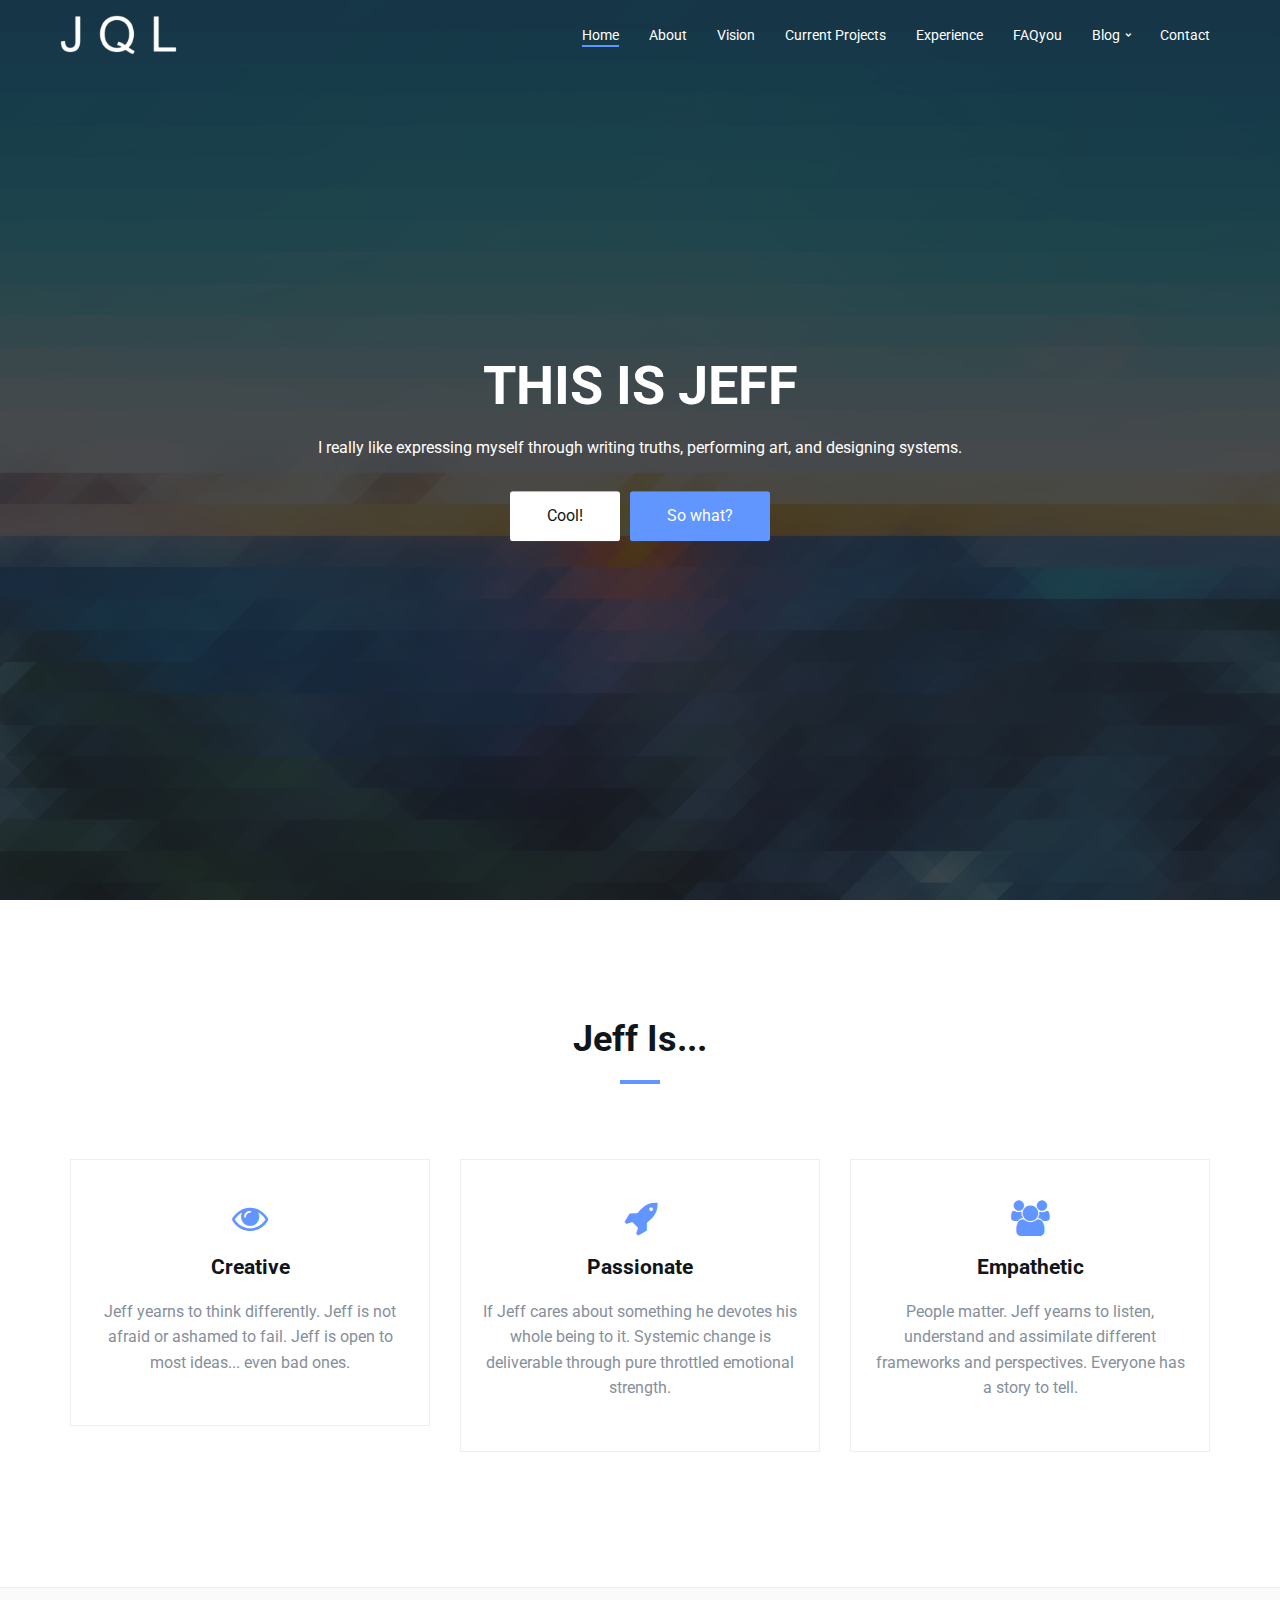
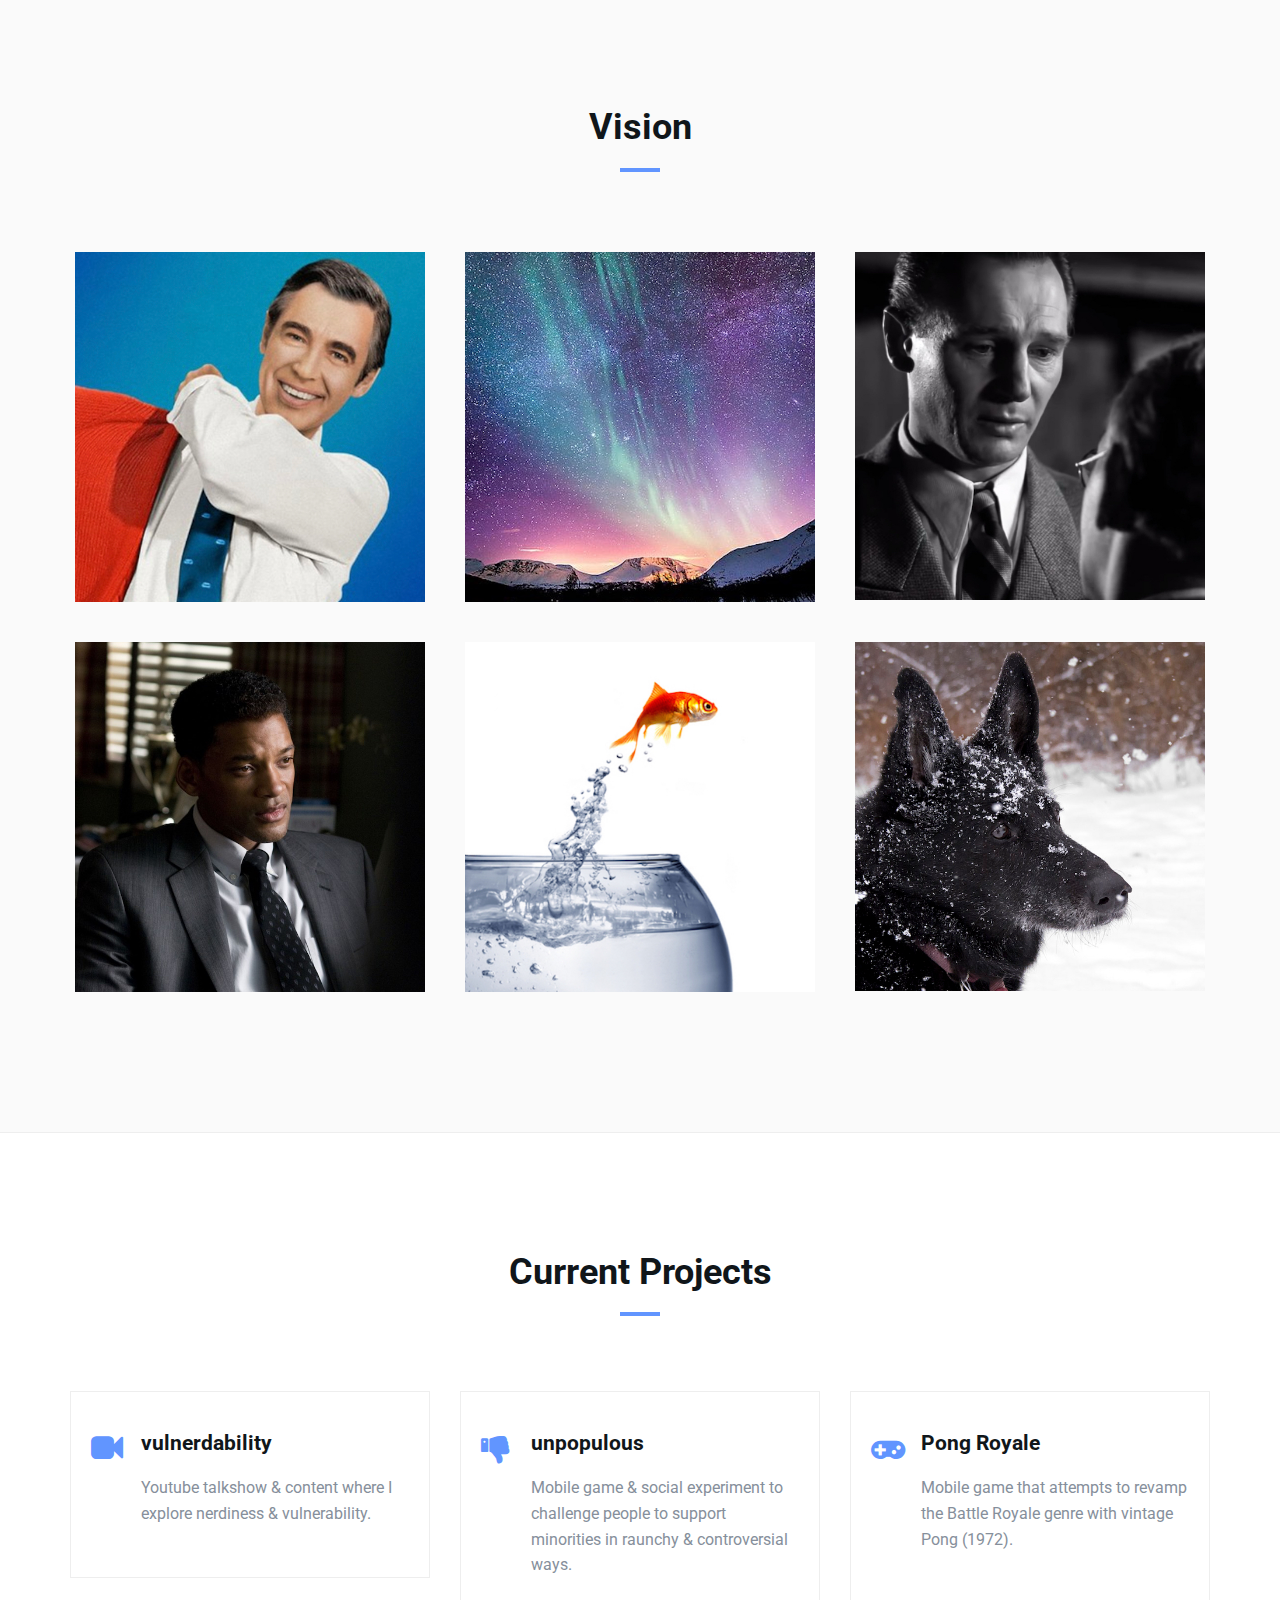
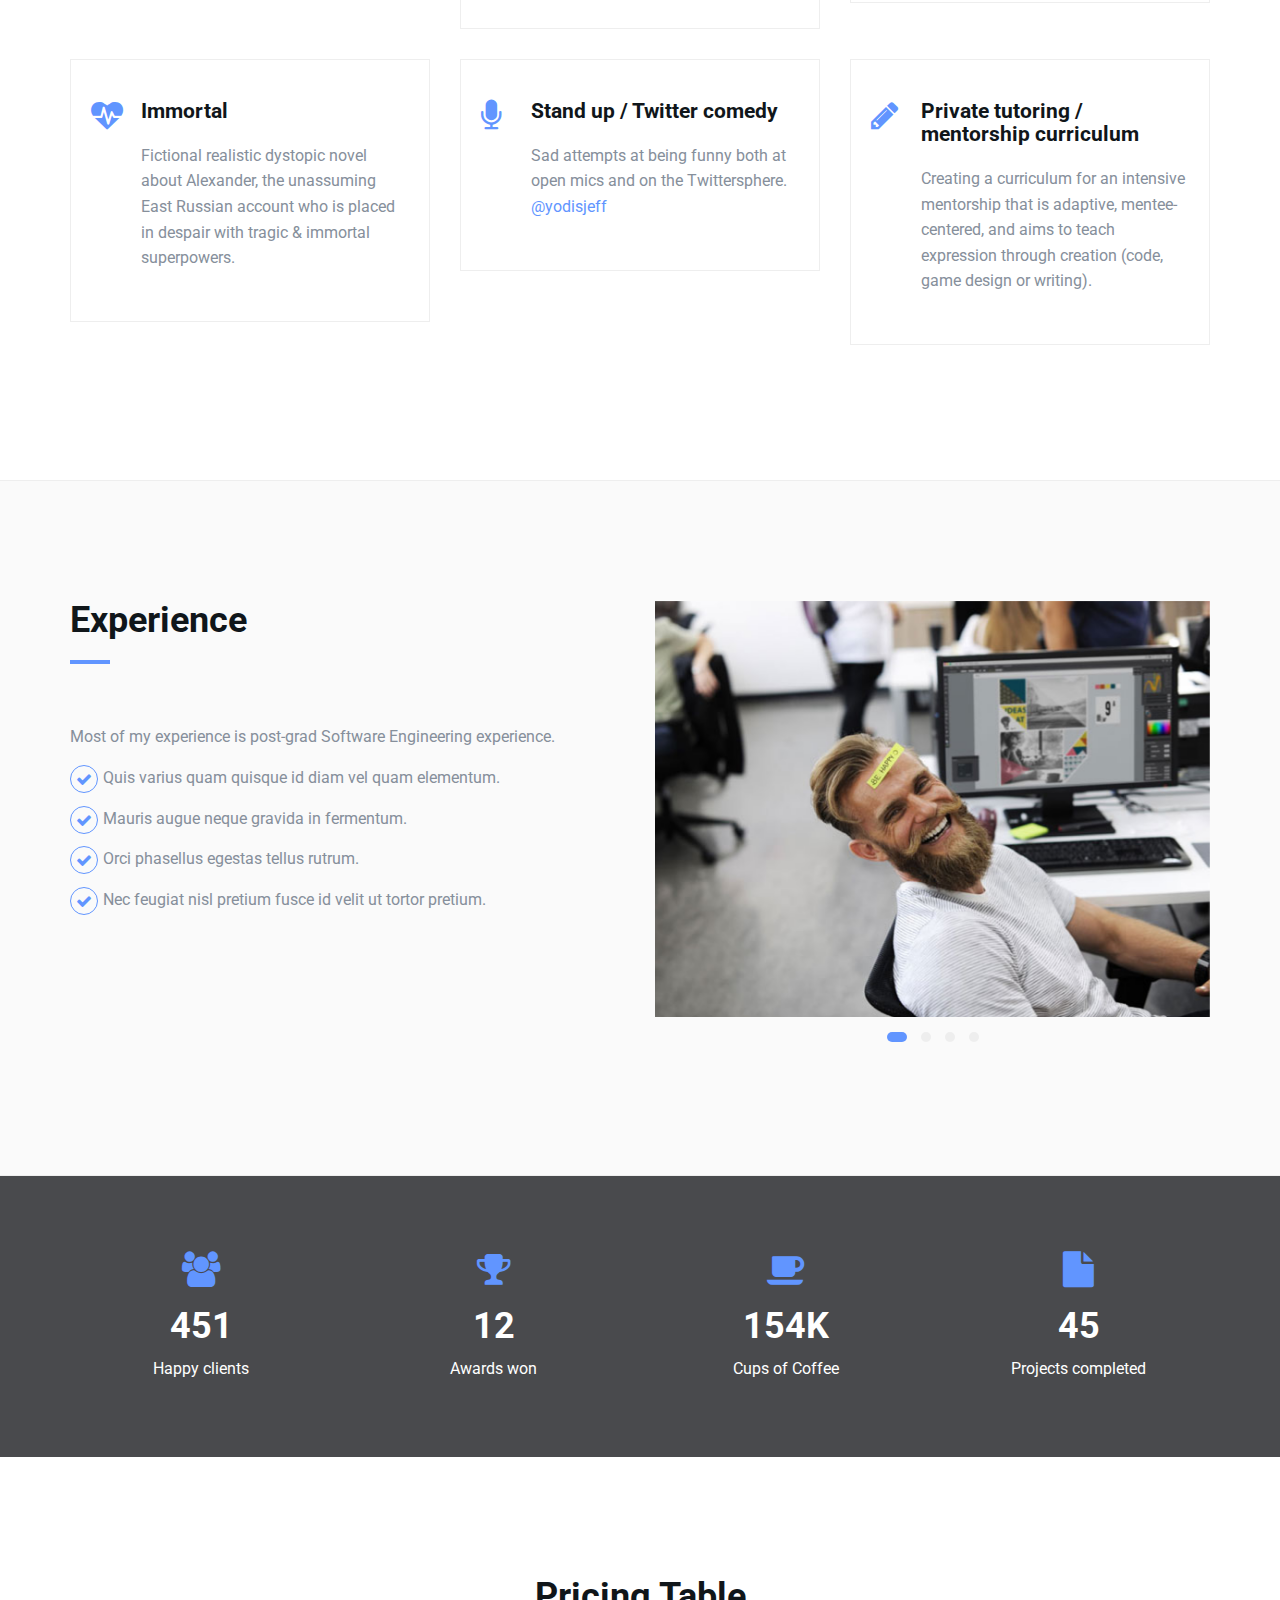
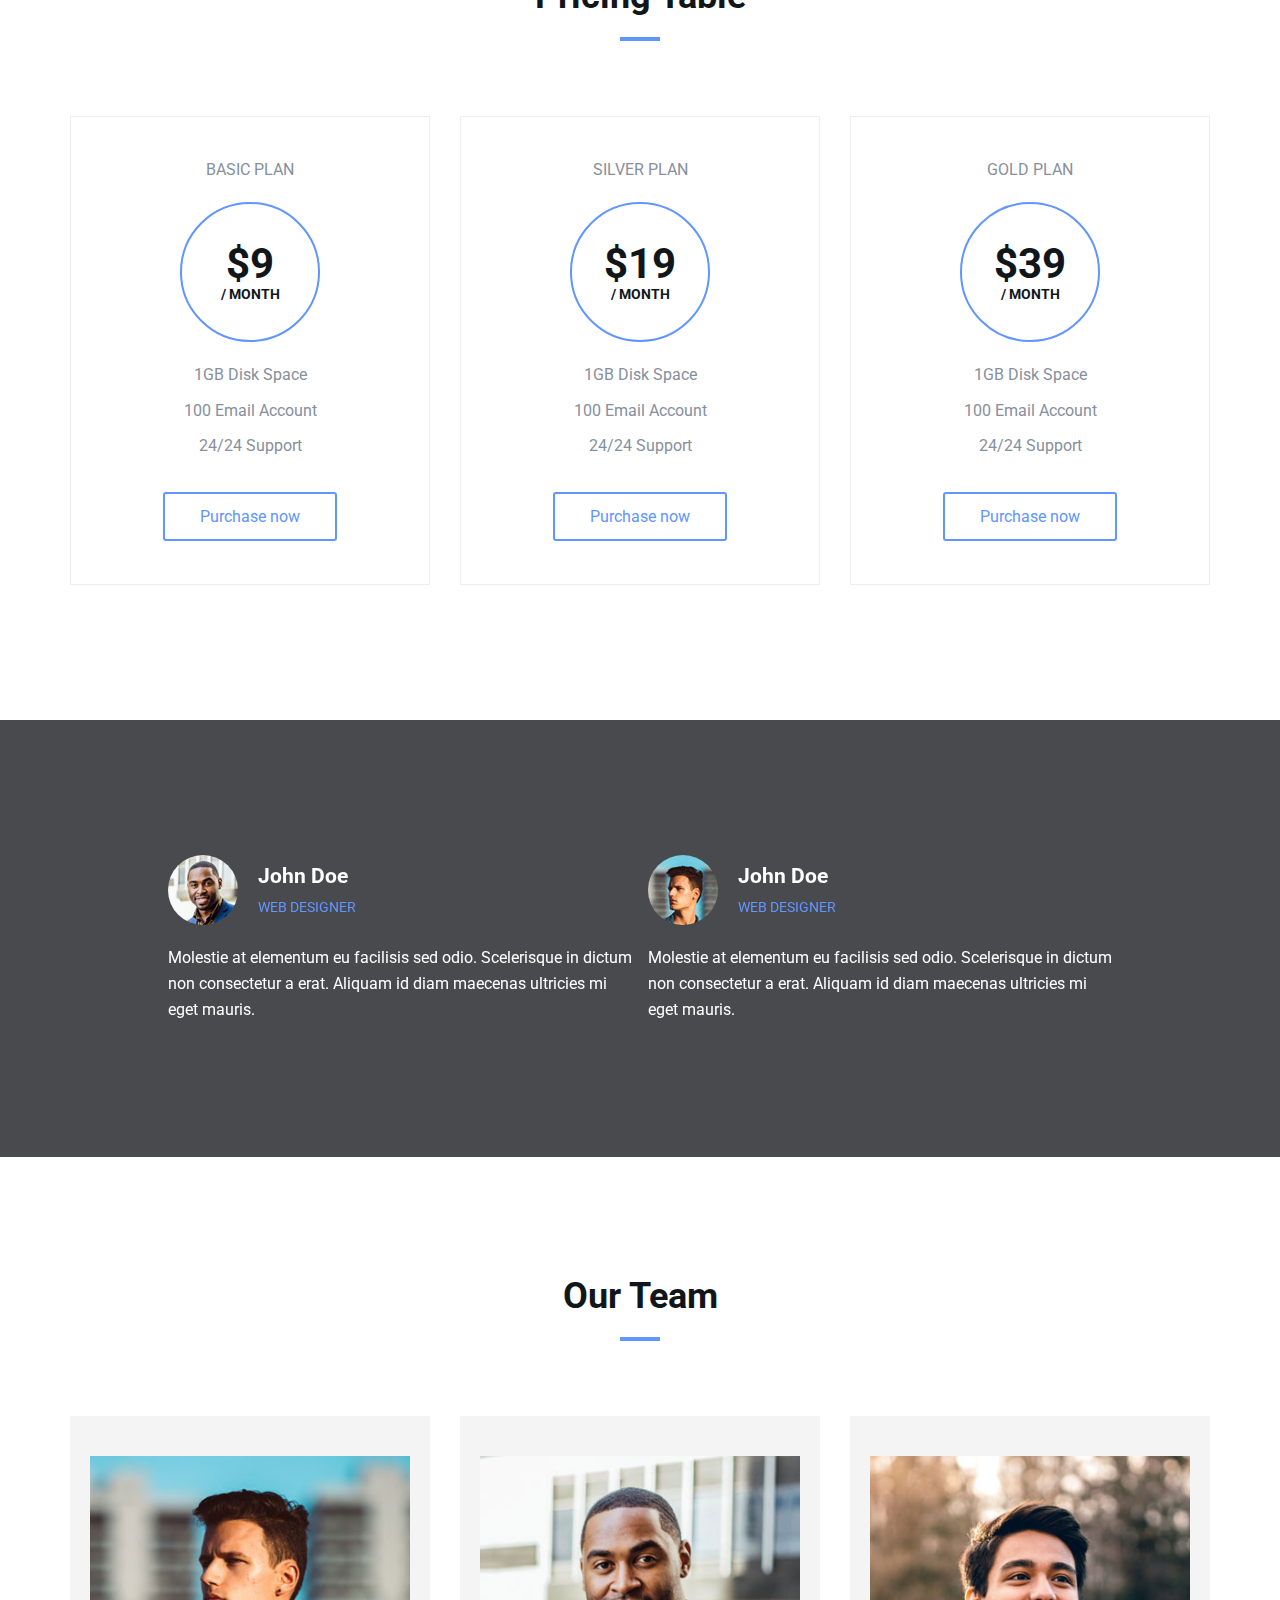
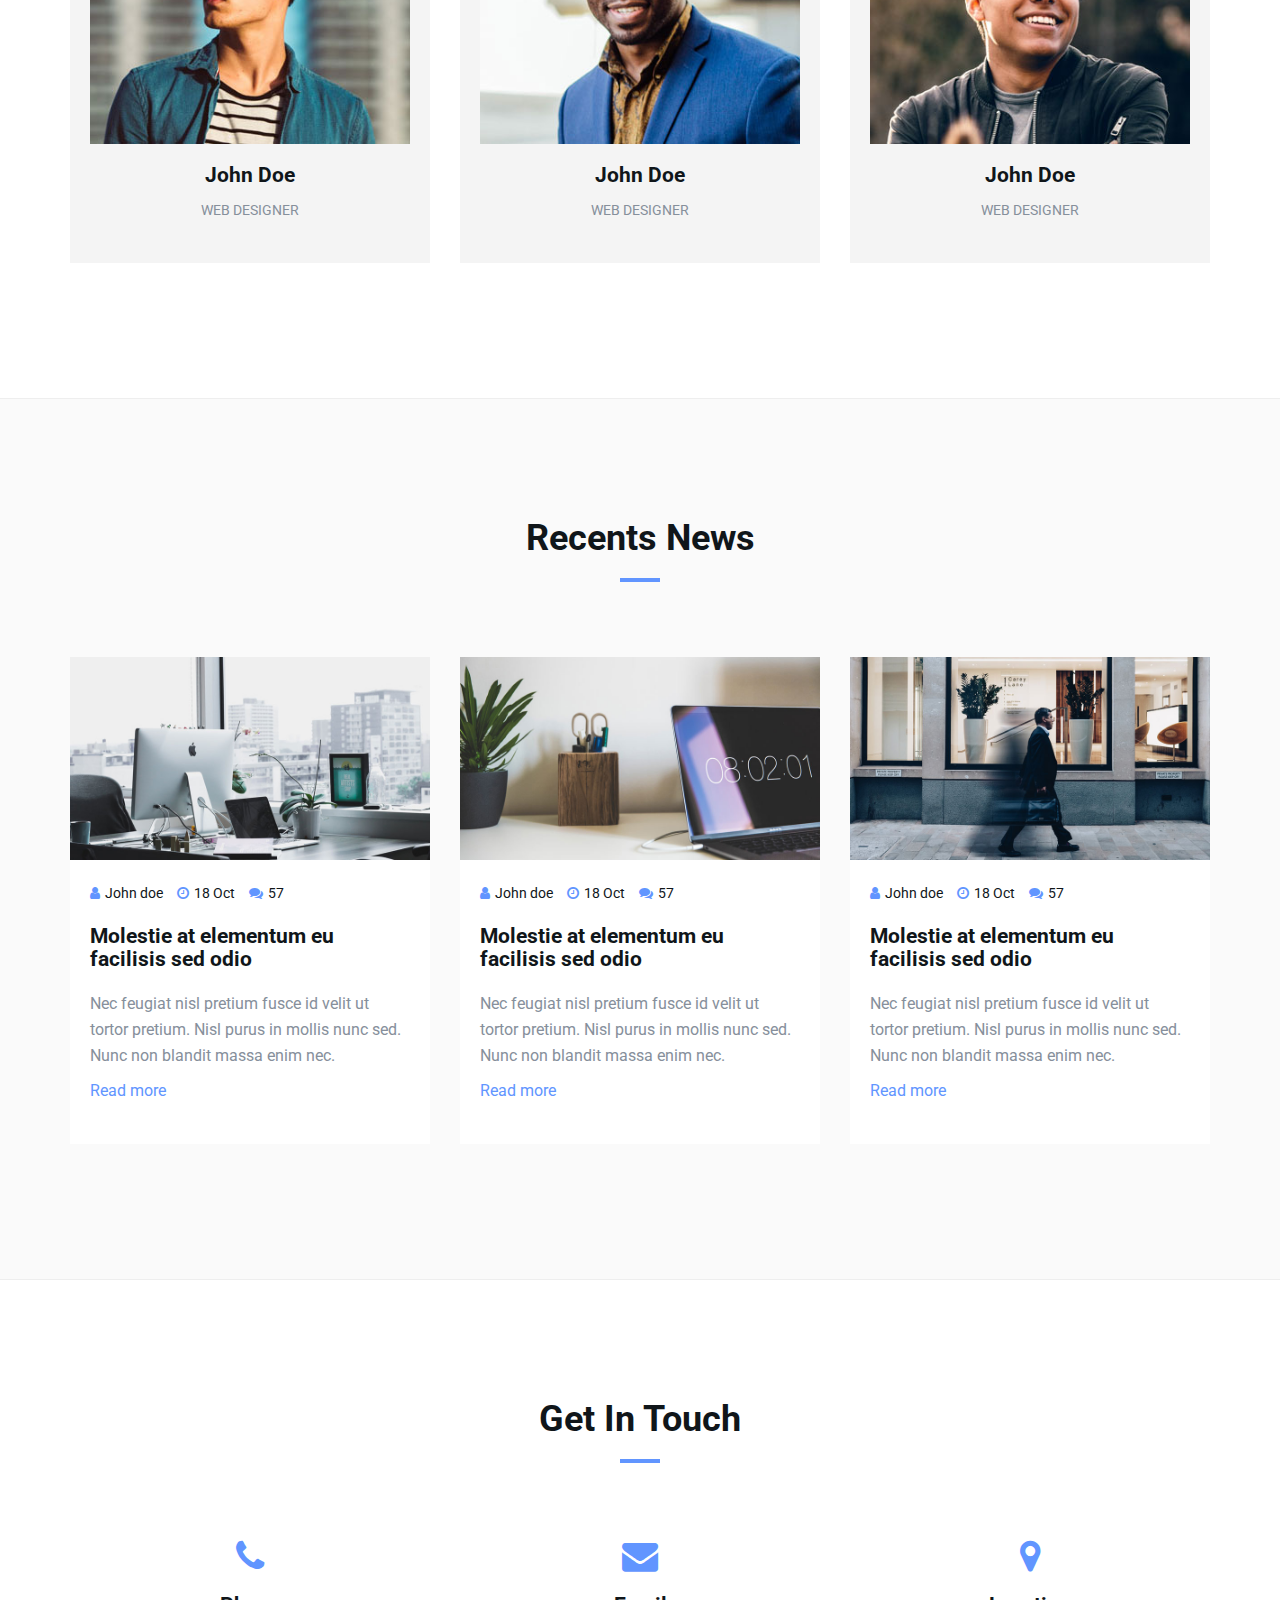
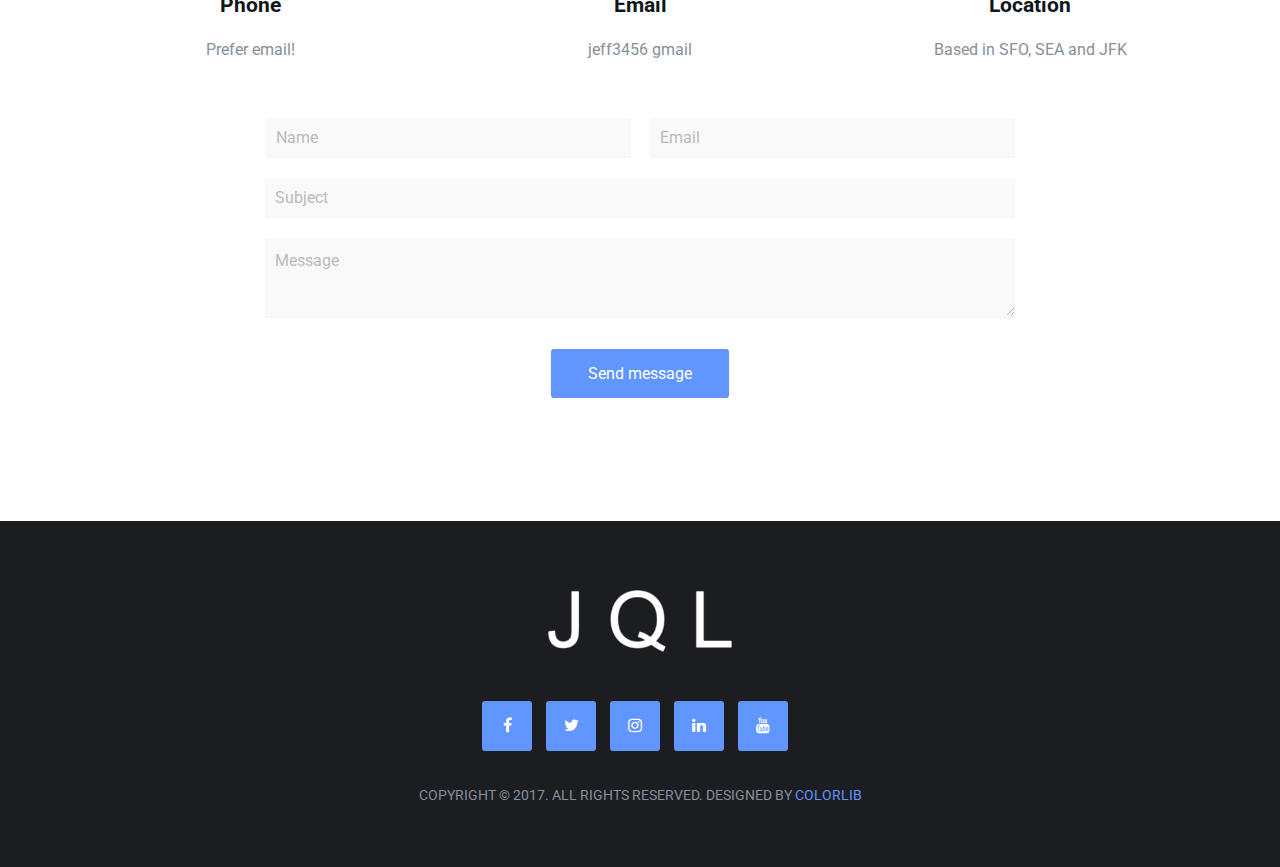
==== commit c3cb1339: "I changed like a lot of content and pictures. Still is not representative of me tho..." ====
--- a/index.html
+++ b/index.html
@@ -8,6 +8,12 @@
 	<!-- The above 3 meta tags *must* come first in the head; any other head content must come *after* these tags -->
 
 	<title>Jeff Q L</title>
+
+	<!-- google fonts -->
+	<link href="https://fonts.googleapis.com/css?family=Roboto&display=swap" rel="stylesheet">
+
+  <!-- favicon -->
+	<link rel="shortcut icon" type="image/x-icon" href="img/master_favicon_thumbnail.png" />
 
 	<!-- Google font -->
 	<link href="https://fonts.googleapis.com/css?family=Montserrat:400,700%7CVarela+Round" rel="stylesheet">
@@ -73,13 +79,13 @@
 				<ul class="main-nav nav navbar-nav navbar-right">
 					<li><a href="#home">Home</a></li>
 					<li><a href="#about">About</a></li>
-					<li><a href="#portfolio">Portfolio</a></li>
-					<li><a href="#service">Services</a></li>
 					<li><a href="#vision">Vision</a></li>
-					<li><a href="#team">Team</a></li>
+					<li><a href="#current_projects">Current Projects</a></li>
+					<li><a href="#experience">Experience</a></li>
+					<li><a href="#FAQyou">FAQyou</a></li>
 					<li class="has-dropdown"><a href="#blog">Blog</a>
 						<ul class="dropdown">
-							<li><a href="blog-single.html">blog post</a></li>
+							<li><a href="blog-single.html">First Post</a></li>
 						</ul>
 					</li>
 					<li><a href="#contact">Contact</a></li>
@@ -98,8 +104,8 @@
 					<!-- home content -->
 					<div class="col-md-10 col-md-offset-1">
 						<div class="home-content">
-							<h1 class="white-text">Hi, I'm Jeff</h1>
-							<p class="white-text">I like expressing myself through writing, coding, and designing systems. I also create creative content like videos.
+							<h1 class="white-text">this is Jeff</h1>
+							<p class="white-text">I really like expressing myself through writing truths, performing art, and designing systems.
 							</p>
 							<!-- TODO Make these buttons do something. -->
 							<button class="white-btn">Cool!</button>
@@ -126,7 +132,7 @@
 			<div class="row">
 				<!-- Section header -->
 				<div class="section-header text-center">
-					<h2 class="title">Why am I creating this website</h2>
+					<h2 class="title">Jeff is...</h2>
 				</div>
 				<!-- /Section header -->
 				<!-- TODO Uhh this is the about me section fix it. -->
@@ -134,10 +140,9 @@
 				<!-- about -->
 				<div class="col-md-4">
 					<div class="about">
-						<i class="fa fa-cogs"></i>
-						<h3>I'm a robot</h3>
-						<p>beep boop.</p>
-						<a href="#">Read more</a>
+						<i class="fa fa-eye"></i>
+						<h3>Creative</h3>
+						<p>Jeff yearns to think differently. Jeff is not afraid or ashamed to fail. Jeff is open to most ideas... even bad ones.</p>
 					</div>
 				</div>
 				<!-- /about -->
@@ -145,10 +150,9 @@
 				<!-- about -->
 				<div class="col-md-4">
 					<div class="about">
-						<i class="fa fa-magic"></i>
-						<h3>Awesome Features</h3>
-						<p>Maecenas tempus tellus eget condimentum rhoncus sem quam semper libero sit amet.</p>
-						<a href="#">Read more</a>
+						<i class="fa fa-rocket"></i>
+						<h3>Passionate</h3>
+						<p>If Jeff cares about something he devotes his whole being to it. Systemic change is deliverable through pure throttled emotional strength.</p>
 					</div>
 				</div>
 				<!-- /about -->
@@ -156,10 +160,9 @@
 				<!-- about -->
 				<div class="col-md-4">
 					<div class="about">
-						<i class="fa fa-mobile"></i>
-						<h3>Fully Responsive</h3>
-						<p>Maecenas tempus tellus eget condimentum rhoncus sem quam semper libero sit amet.</p>
-						<a href="#">Read more</a>
+						<i class="fa fa-users"></i>
+						<h3>Empathetic</h3>
+						<p>People matter. Jeff yearns to listen, understand and assimilate different frameworks and perspectives. Everyone has a story to tell.</p>
 					</div>
 				</div>
 				<!-- /about -->
@@ -175,7 +178,7 @@
 
 
 	<!-- Portfolio -->
-	<div id="portfolio" class="section md-padding bg-grey">
+	<div id="vision" class="section md-padding bg-grey">
 
 		<!-- Container -->
 		<div class="container">
@@ -185,7 +188,7 @@
 
 				<!-- Section header -->
 				<div class="section-header text-center">
-					<h2 class="title">Featured Works</h2>
+					<h2 class="title">Vision</h2>
 				</div>
 				<!-- /Section header -->
 
@@ -194,8 +197,8 @@
 					<img class="img-responsive" src="./img/work1.jpg" alt="">
 					<div class="overlay"></div>
 					<div class="work-content">
-						<span>Category</span>
-						<h3>Lorem ipsum dolor</h3>
+						<span>Fred Rogers</span>
+						<h3>To love someone is to strive to accept that person exactly the way he or she is, right here and now.</h3>
 						<div class="work-link">
 							<a href="#"><i class="fa fa-external-link"></i></a>
 							<a class="lightbox" href="./img/work1.jpg"><i class="fa fa-search"></i></a>
@@ -209,8 +212,8 @@
 					<img class="img-responsive" src="./img/work2.jpg" alt="">
 					<div class="overlay"></div>
 					<div class="work-content">
-						<span>Category</span>
-						<h3>Lorem ipsum dolor</h3>
+						<span>Ineffable</span>
+						<h3>too great or extreme to be expressed or described in words.</h3>
 						<div class="work-link">
 							<a href="#"><i class="fa fa-external-link"></i></a>
 							<a class="lightbox" href="./img/work2.jpg"><i class="fa fa-search"></i></a>
@@ -224,8 +227,8 @@
 					<img class="img-responsive" src="./img/work3.jpg" alt="">
 					<div class="overlay"></div>
 					<div class="work-content">
-						<span>Category</span>
-						<h3>Lorem ipsum dolor</h3>
+						<span>Schindler</span>
+						<h3>I could have got more out.</h3>
 						<div class="work-link">
 							<a href="#"><i class="fa fa-external-link"></i></a>
 							<a class="lightbox" href="./img/work3.jpg"><i class="fa fa-search"></i></a>
@@ -233,14 +236,19 @@
 					</div>
 				</div>
 				<!-- /Work -->
+			</div>
+			<!-- /Row -->
+
+			<!-- Row -->
+			<div class="row">
 
 				<!-- Work -->
 				<div class="col-md-4 col-xs-6 work">
 					<img class="img-responsive" src="./img/work4.jpg" alt="">
 					<div class="overlay"></div>
 					<div class="work-content">
-						<span>Category</span>
-						<h3>Lorem ipsum dolor</h3>
+						<span>Seven Pounds</span>
+						<h3>In seven days, God created the world. And in seven seconds, I shattered mine.</h3>
 						<div class="work-link">
 							<a href="#"><i class="fa fa-external-link"></i></a>
 							<a class="lightbox" href="./img/work4.jpg"><i class="fa fa-search"></i></a>
@@ -254,8 +262,9 @@
 					<img class="img-responsive" src="./img/work5.jpg" alt="">
 					<div class="overlay"></div>
 					<div class="work-content">
-						<span>Category</span>
-						<h3>Lorem ipsum dolor</h3>
+						<span>This is water</span>
+						<h3>The really important kind of freedom involves attention and awareness and discipline, and being able truly to care about other people and to sacrifice for them over and over in myriad petty, unsexy ways every day.
+</h3>
 						<div class="work-link">
 							<a href="#"><i class="fa fa-external-link"></i></a>
 							<a class="lightbox" href="./img/work5.jpg"><i class="fa fa-search"></i></a>
@@ -269,8 +278,8 @@
 					<img class="img-responsive" src="./img/work6.jpg" alt="">
 					<div class="overlay"></div>
 					<div class="work-content">
-						<span>Category</span>
-						<h3>Lorem ipsum dolor</h3>
+						<span>Woof</span>
+						<h3>I want to experience everything 7 times over, and 7 times harder. The good, the bad and the ugly.</h3>
 						<div class="work-link">
 							<a href="#"><i class="fa fa-external-link"></i></a>
 							<a class="lightbox" href="./img/work6.jpg"><i class="fa fa-search"></i></a>
@@ -278,7 +287,6 @@
 					</div>
 				</div>
 				<!-- /Work -->
-
 			</div>
 			<!-- /Row -->
 
@@ -289,7 +297,7 @@
 	<!-- /Portfolio -->
 
 	<!-- Service -->
-	<div id="service" class="section md-padding">
+	<div id="current_projects" class="section md-padding">
 
 		<!-- Container -->
 		<div class="container">
@@ -299,16 +307,16 @@
 
 				<!-- Section header -->
 				<div class="section-header text-center">
-					<h2 class="title">What we offer</h2>
+					<h2 class="title">Current Projects</h2>
 				</div>
 				<!-- /Section header -->
 
 				<!-- service -->
 				<div class="col-md-4 col-sm-6">
 					<div class="service">
-						<i class="fa fa-diamond"></i>
-						<h3>App Development</h3>
-						<p>Maecenas tempus tellus eget condimentum rhoncus sem quam semper libero.</p>
+						<i class="fa fa-video-camera"></i>
+						<h3>vulnerdability</h3>
+						<p>Youtube talkshow & content where I explore nerdiness & vulnerability.</p>
 					</div>
 				</div>
 				<!-- /service -->
@@ -316,9 +324,9 @@
 				<!-- service -->
 				<div class="col-md-4 col-sm-6">
 					<div class="service">
-						<i class="fa fa-rocket"></i>
-						<h3>Graphic Design</h3>
-						<p>Maecenas tempus tellus eget condimentum rhoncus sem quam semper libero.</p>
+						<i class="fa fa-thumbs-down"></i>
+						<h3>unpopulous</h3>
+						<p>Mobile game & social experiment to challenge people to support minorities in raunchy & controversial ways.</p>
 					</div>
 				</div>
 				<!-- /service -->
@@ -326,19 +334,34 @@
 				<!-- service -->
 				<div class="col-md-4 col-sm-6">
 					<div class="service">
-						<i class="fa fa-cogs"></i>
-						<h3>Creative Idea</h3>
-						<p>Maecenas tempus tellus eget condimentum rhoncus sem quam semper libero.</p>
+						<i class="fa fa-gamepad"></i>
+						<h3>Pong Royale</h3>
+						<p>Mobile game that attempts to revamp the Battle Royale genre with vintage Pong (1972).</p>
 					</div>
 				</div>
 				<!-- /service -->
+			</div>
+			<!-- /Row -->
+
+			<!-- Row -->
+			<div class="row">
 
 				<!-- service -->
 				<div class="col-md-4 col-sm-6">
 					<div class="service">
-						<i class="fa fa-diamond"></i>
-						<h3>Marketing</h3>
-						<p>Maecenas tempus tellus eget condimentum rhoncus sem quam semper libero.</p>
+						<i class="fa fa-heartbeat"></i>
+						<h3>Immortal</h3>
+						<p>Fictional realistic dystopic novel about Alexander, the unassuming East Russian account who is placed in despair with tragic & immortal superpowers.</p>
+					</div>
+				</div>
+				<!-- /service -->
+
+				<!-- service -->
+				<div class="col-md-4 col-sm-6">
+					<div class="service">
+						<i class="fa fa-microphone"></i>
+						<h3>Stand up / Twitter comedy</h3>
+						<p>Sad attempts at being funny both at open mics and on the Twittersphere. <a href="https://twitter.com/yodisjeff">@yodisjeff</a></p>
 					</div>
 				</div>
 				<!-- /service -->
@@ -347,22 +370,12 @@
 				<div class="col-md-4 col-sm-6">
 					<div class="service">
 						<i class="fa fa-pencil"></i>
-						<h3>Awesome Support</h3>
-						<p>Maecenas tempus tellus eget condimentum rhoncus sem quam semper libero.</p>
+						<h3>Private tutoring / mentorship curriculum</h3>
+						<p>Creating a curriculum for an intensive mentorship that is adaptive, mentee-centered, and aims to teach expression through creation (code, game design or writing).</p>
 					</div>
 				</div>
 				<!-- /service -->
 
-				<!-- service -->
-				<div class="col-md-4 col-sm-6">
-					<div class="service">
-						<i class="fa fa-flask"></i>
-						<h3>Brand Design</h3>
-						<p>Maecenas tempus tellus eget condimentum rhoncus sem quam semper libero.</p>
-					</div>
-				</div>
-				<!-- /service -->
-
 			</div>
 			<!-- /Row -->
 
@@ -374,7 +387,7 @@
 
 
 	<!-- Why Choose Us -->
-	<div id="features" class="section md-padding bg-grey">
+	<div id="experience" class="section md-padding bg-grey">
 
 		<!-- Container -->
 		<div class="container">
@@ -385,9 +398,9 @@
 				<!-- why choose us content -->
 				<div class="col-md-6">
 					<div class="section-header">
-						<h2 class="title">Why Choose Us</h2>
-					</div>
-					<p>Molestie at elementum eu facilisis sed odio. Scelerisque in dictum non consectetur a erat. Aliquam id diam maecenas ultricies mi eget mauris. Ultrices sagittis orci a scelerisque purus.</p>
+						<h2 class="title">Experience</h2>
+					</div>
+					<p>Most of my experience is post-grad Software Engineering experience.</p>
 					<div class="feature">
 						<i class="fa fa-check"></i>
 						<p>Quis varius quam quisque id diam vel quam elementum.</p>
@@ -429,7 +442,7 @@
 
 
 	<!-- Numbers -->
-	<div id="numbers" class="section sm-padding">
+	<div id="FAQyou" class="section sm-padding">
 
 		<!-- Background Image -->
 		<div class="bg-img" style="background-image: url('./img/background2.jpg');">
@@ -843,7 +856,7 @@
 					<div class="contact">
 						<i class="fa fa-phone"></i>
 						<h3>Phone</h3>
-						<p>512-421-3940</p>
+						<p>Prefer email!</p>
 					</div>
 				</div>
 				<!-- /contact -->
@@ -853,7 +866,7 @@
 					<div class="contact">
 						<i class="fa fa-envelope"></i>
 						<h3>Email</h3>
-						<p>email@support.com</p>
+						<p>jeff3456 gmail</p>
 					</div>
 				</div>
 				<!-- /contact -->
@@ -862,8 +875,8 @@
 				<div class="col-sm-4">
 					<div class="contact">
 						<i class="fa fa-map-marker"></i>
-						<h3>Address</h3>
-						<p>1739 Bubby Drive</p>
+						<h3>Location</h3>
+						<p>Based in SFO, SEA and JFK</p>
 					</div>
 				</div>
 				<!-- /contact -->
@@ -911,7 +924,6 @@
 					<ul class="footer-follow">
 						<li><a href="#"><i class="fa fa-facebook"></i></a></li>
 						<li><a href="#"><i class="fa fa-twitter"></i></a></li>
-						<li><a href="#"><i class="fa fa-google-plus"></i></a></li>
 						<li><a href="#"><i class="fa fa-instagram"></i></a></li>
 						<li><a href="#"><i class="fa fa-linkedin"></i></a></li>
 						<li><a href="#"><i class="fa fa-youtube"></i></a></li>
--- a/css/style.css
+++ b/css/style.css
@@ -45,7 +45,7 @@
 /* -- typography -- */
 
 body {
-    font-family: 'Varela Round', sans-serif;
+    font-family: 'Roboto', sans-serif;
     font-size: 16px;
     line-height: 1.6;
     overflow-x: hidden;
@@ -53,7 +53,7 @@
 }
 
 h1, h2, h3, h4, h5, h6 {
-    font-family: 'Montserrat', sans-serif;
+    font-family: 'Roboto', sans-serif;
     font-weight: 700;
     margin-top: 0px;
     margin-bottom: 20px;
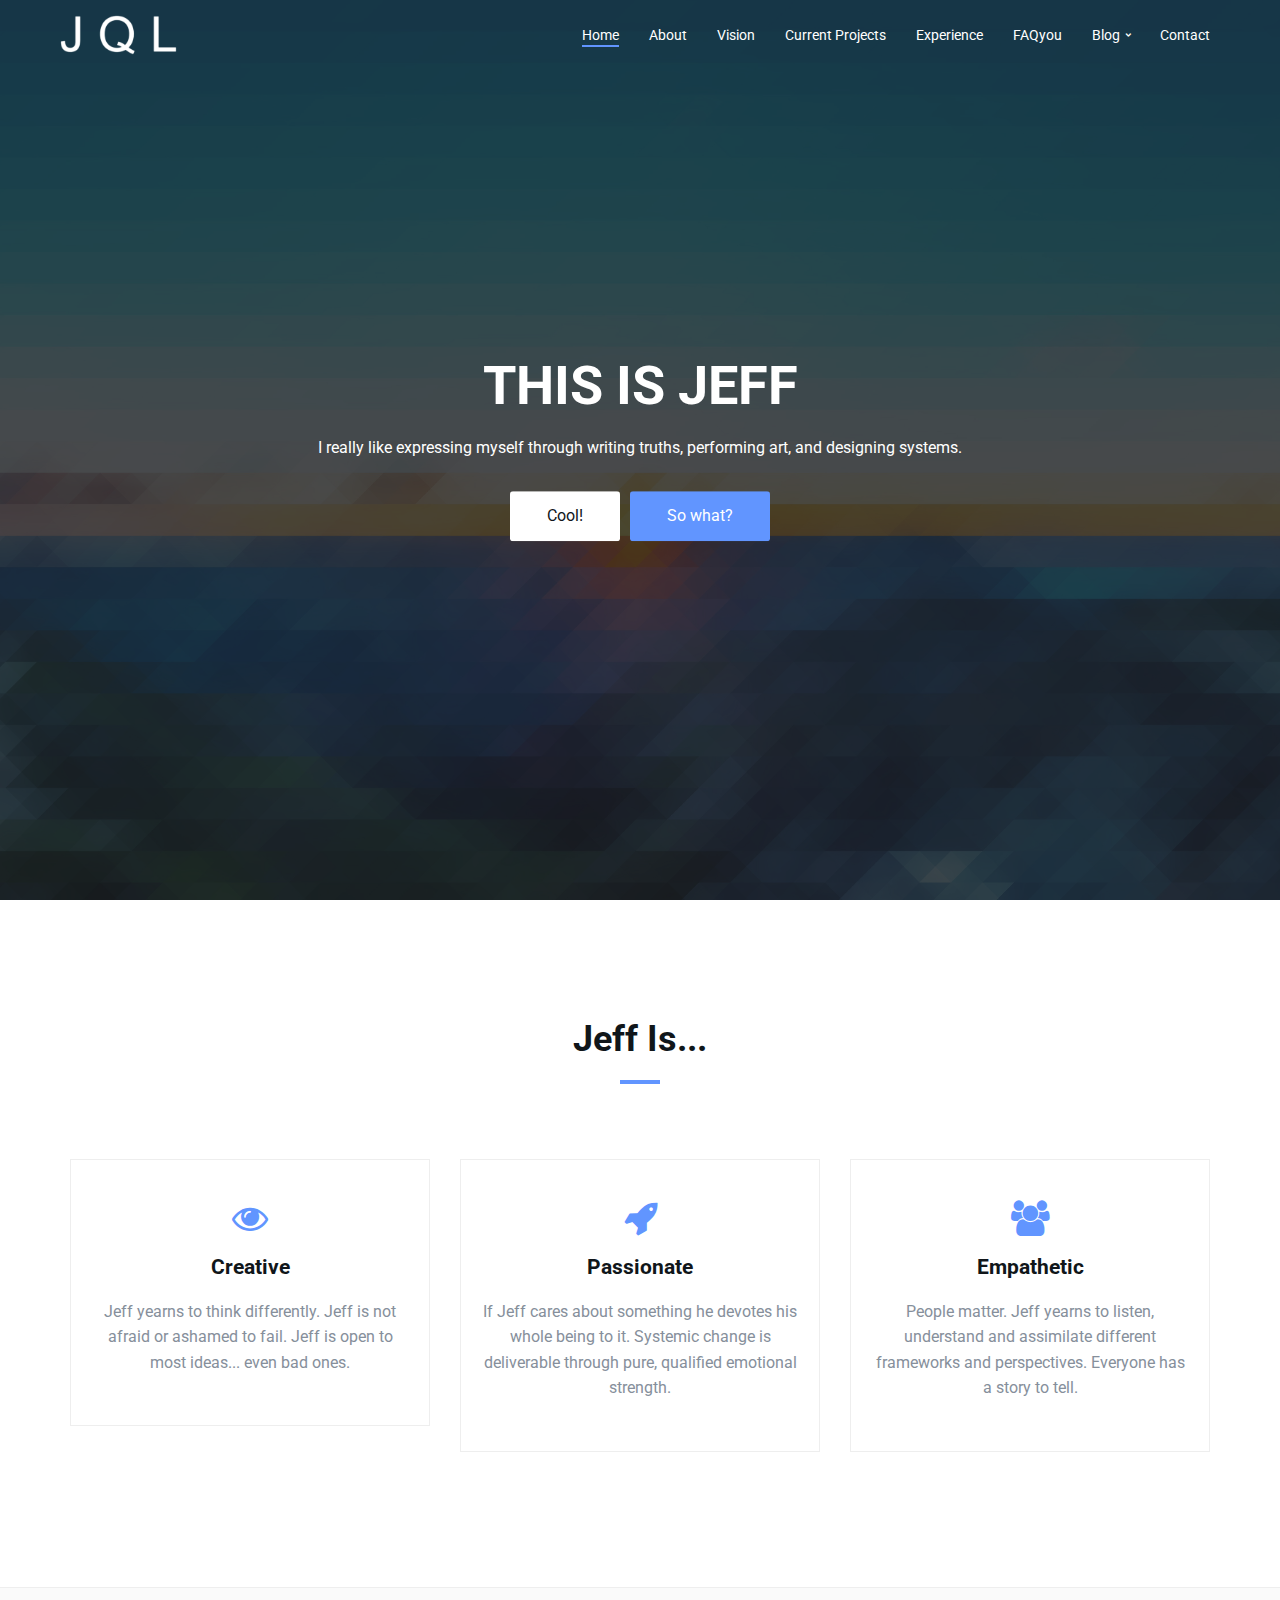
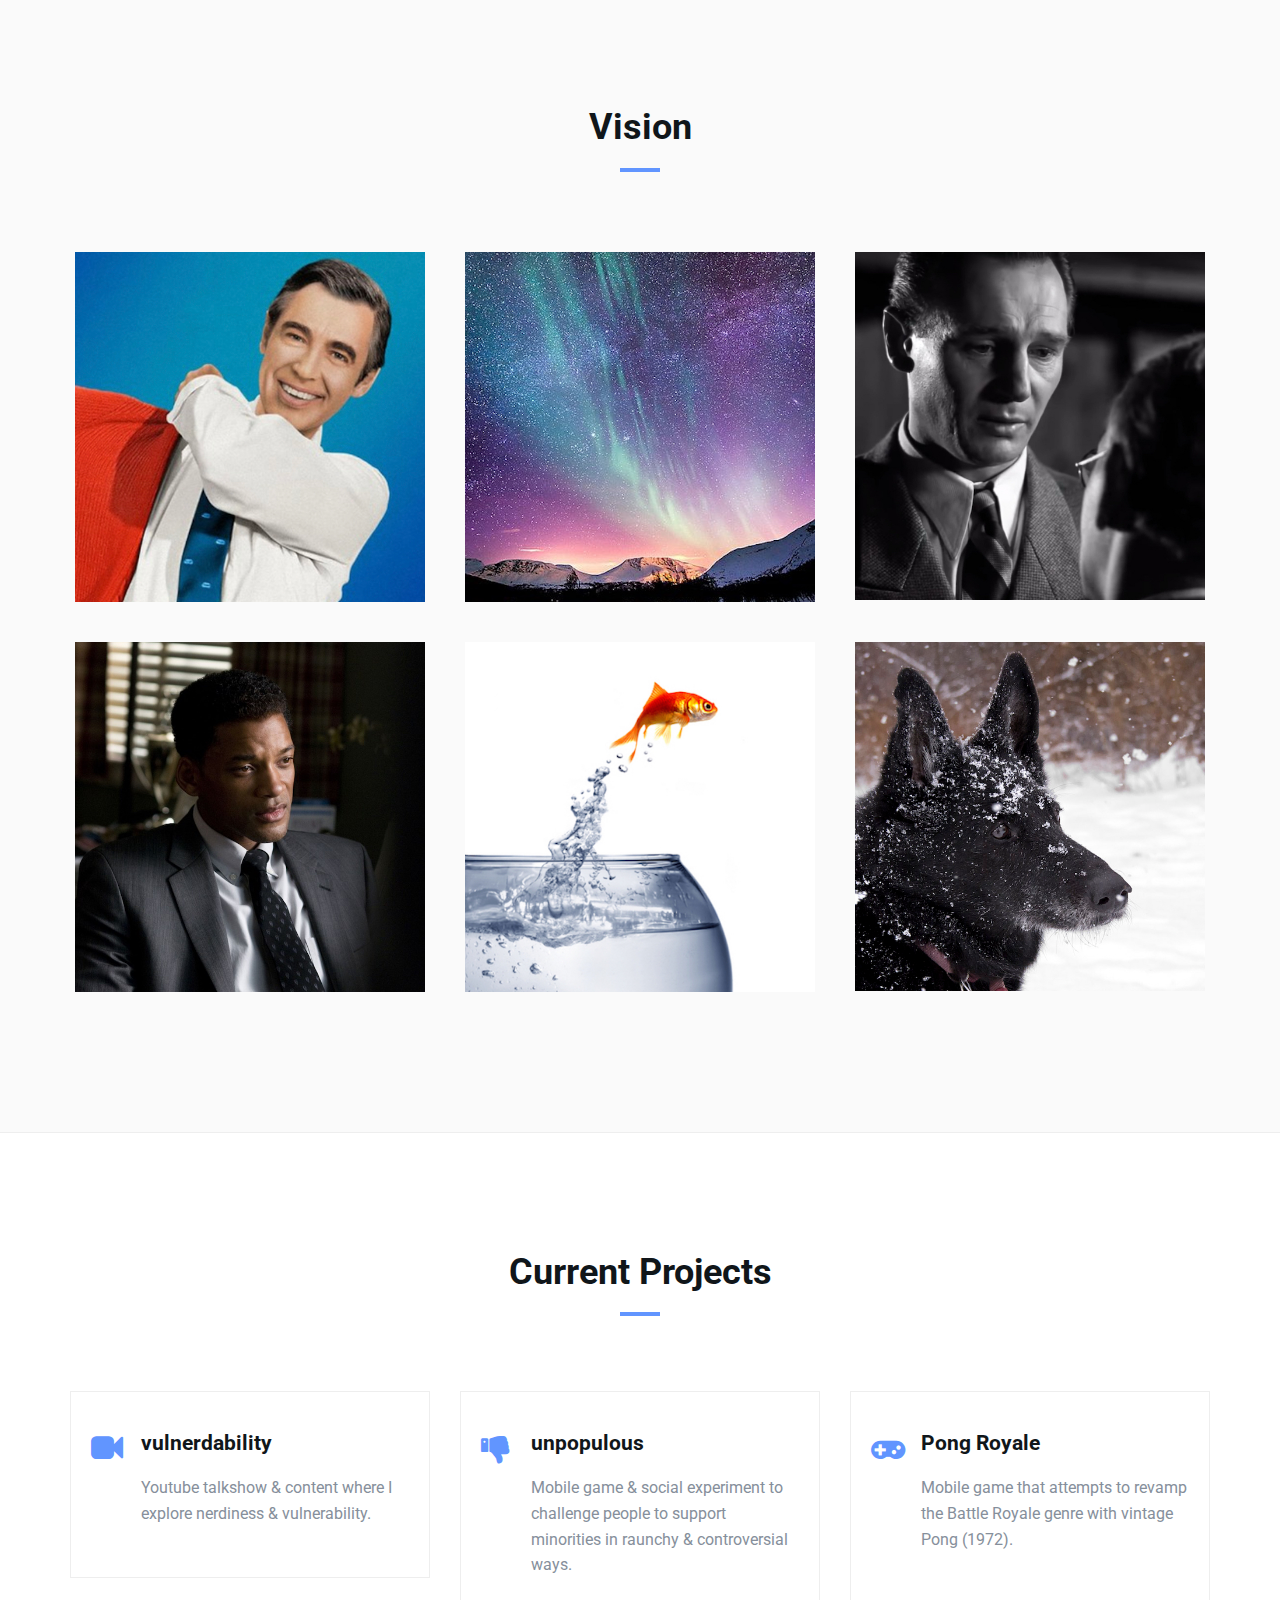
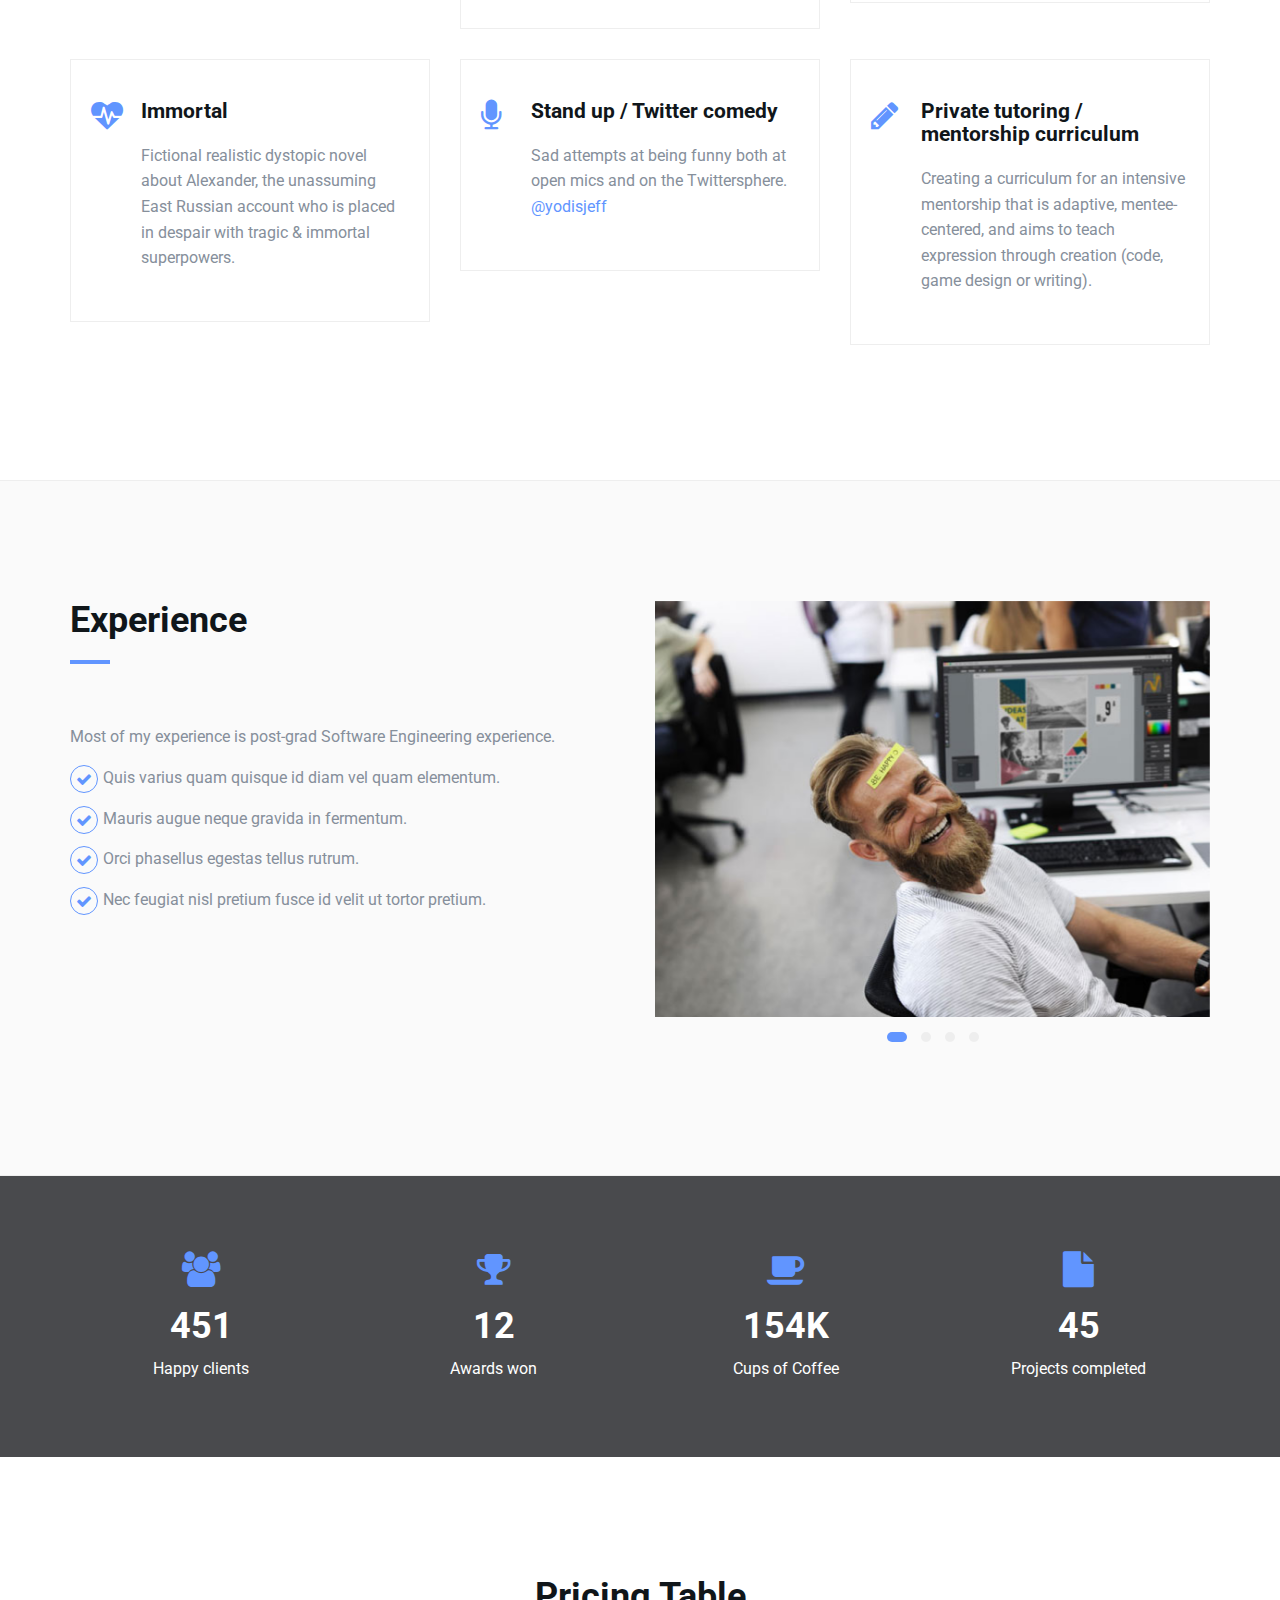
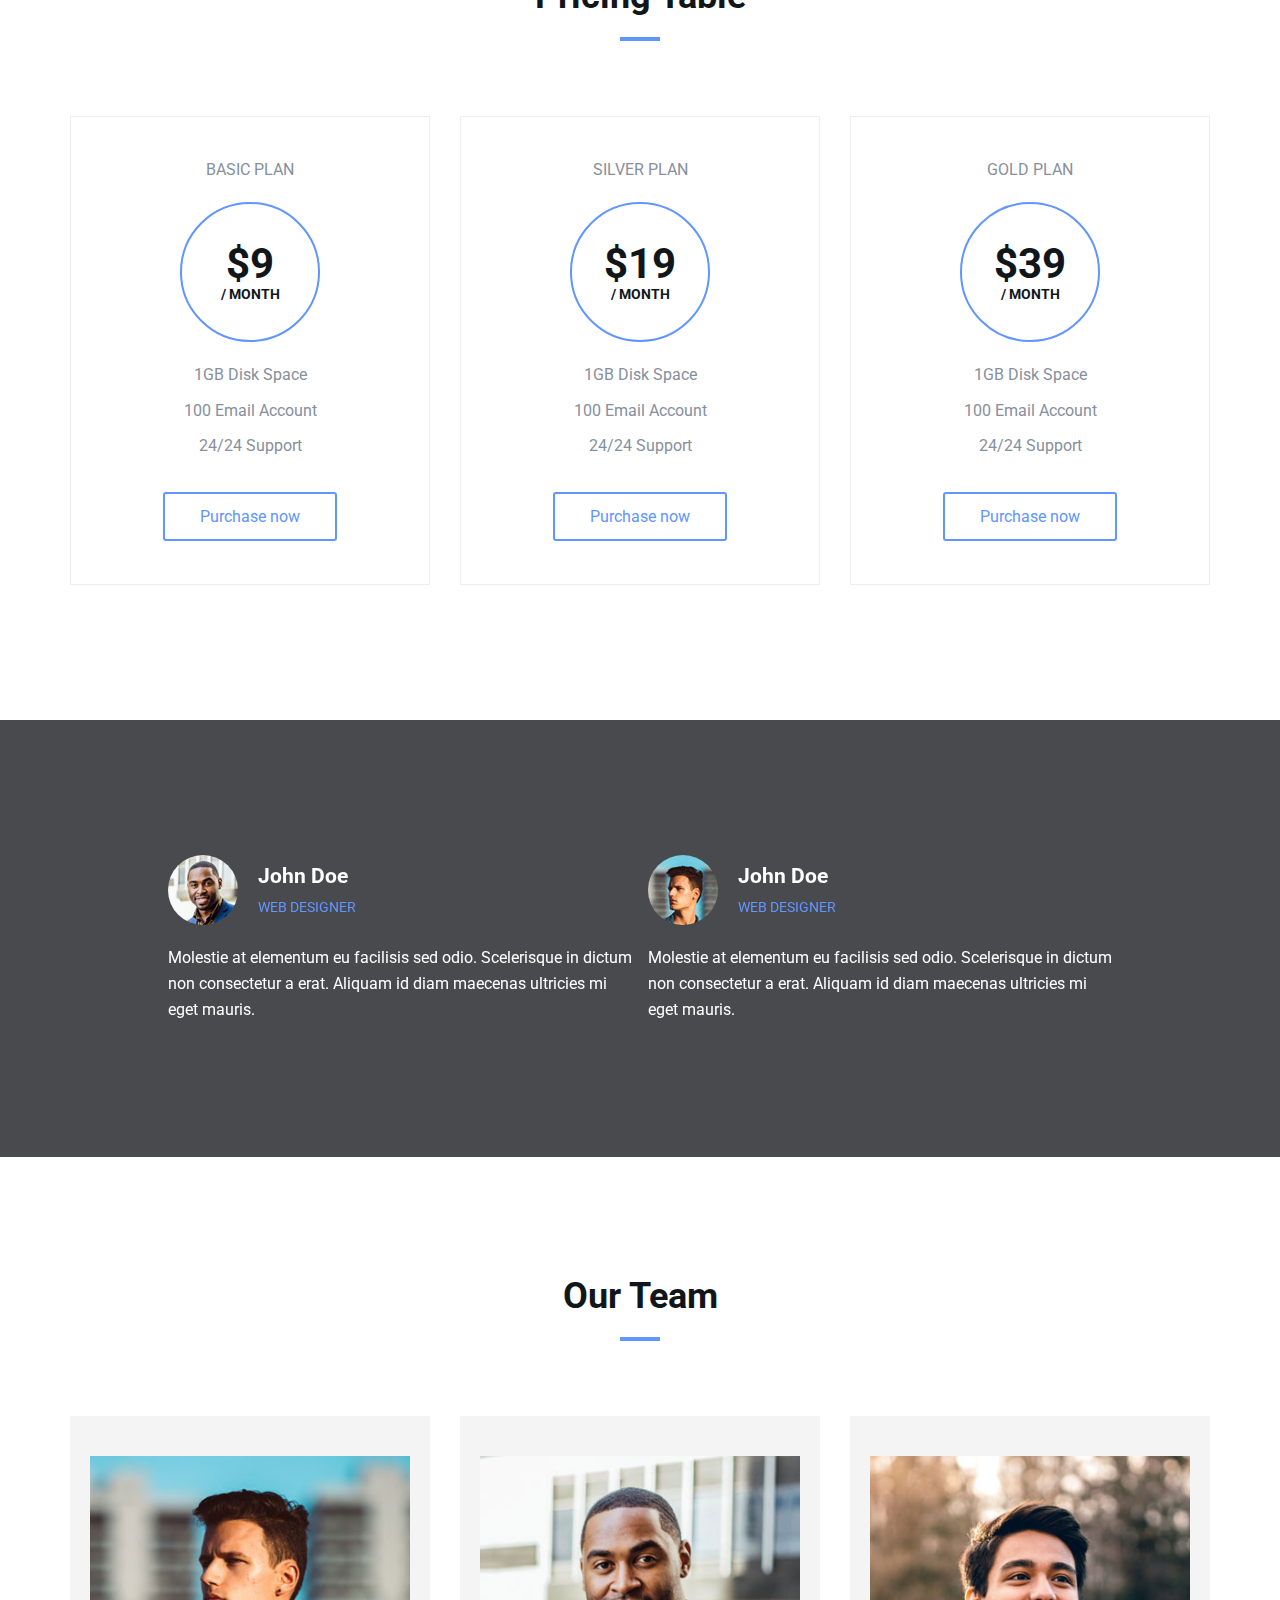
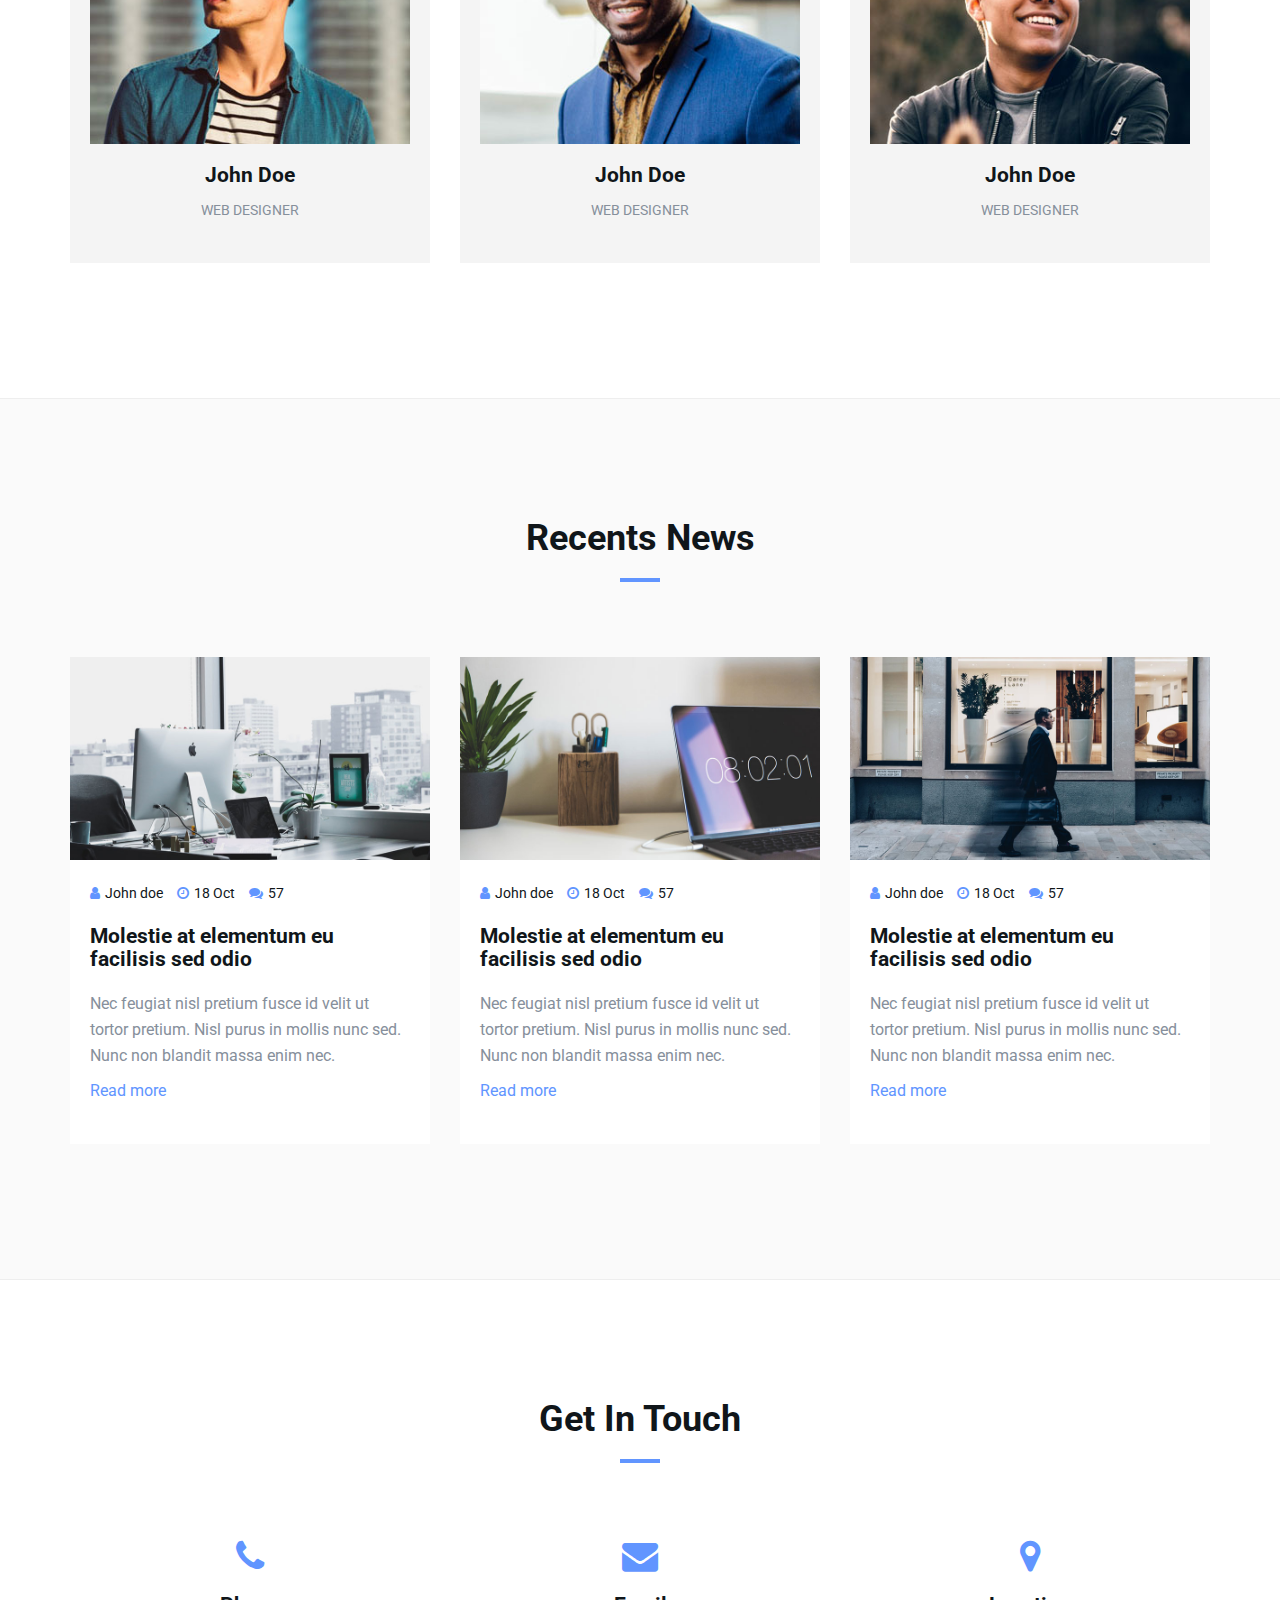
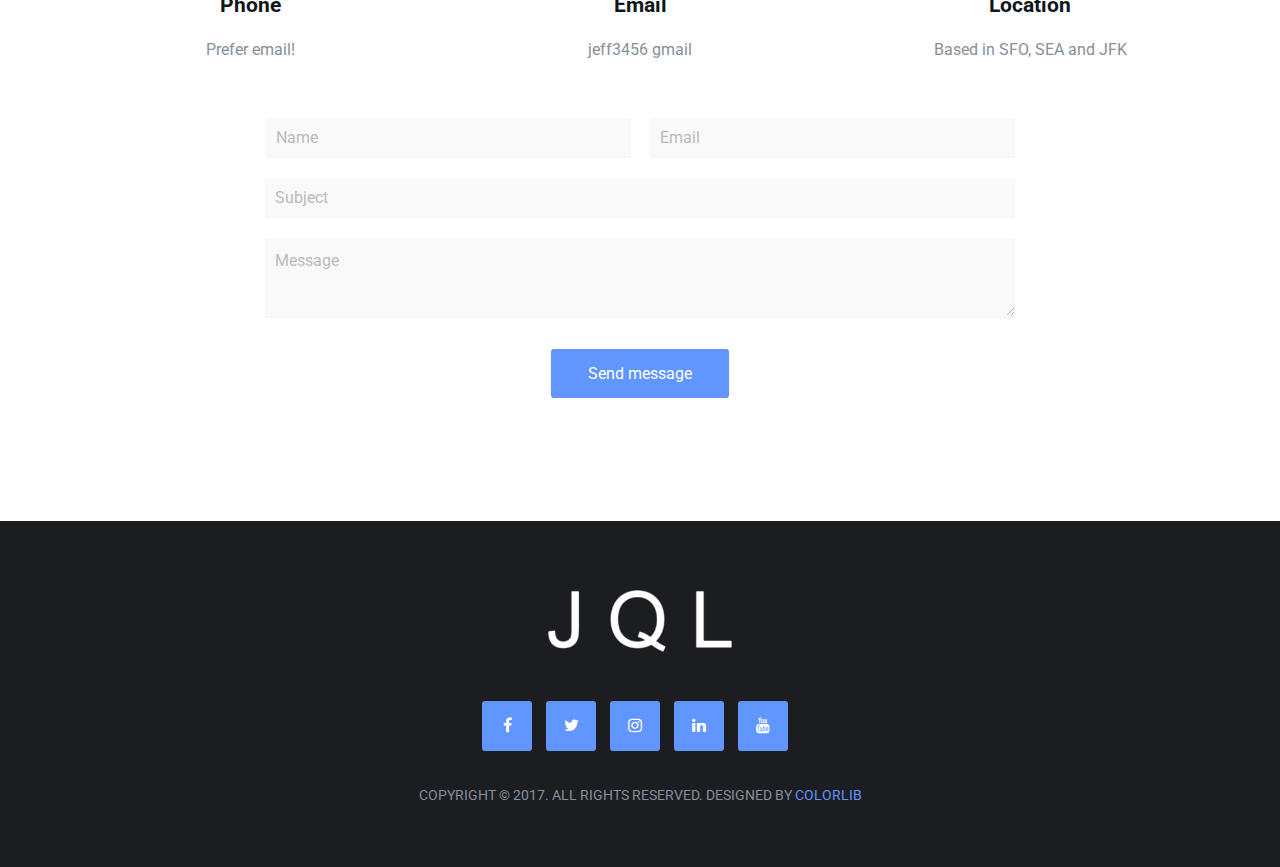
==== commit decf0c97: "changed a word i didn't like" ====
--- a/index.html
+++ b/index.html
@@ -134,8 +134,7 @@
 				<div class="section-header text-center">
 					<h2 class="title">Jeff is...</h2>
 				</div>
-				<!-- /Section header -->
-				<!-- TODO Uhh this is the about me section fix it. -->
+				<!-- Section header -->
 
 				<!-- about -->
 				<div class="col-md-4">
@@ -152,7 +151,7 @@
 					<div class="about">
 						<i class="fa fa-rocket"></i>
 						<h3>Passionate</h3>
-						<p>If Jeff cares about something he devotes his whole being to it. Systemic change is deliverable through pure throttled emotional strength.</p>
+						<p>If Jeff cares about something he devotes his whole being to it. Systemic change is deliverable through pure, qualified emotional strength.</p>
 					</div>
 				</div>
 				<!-- /about -->
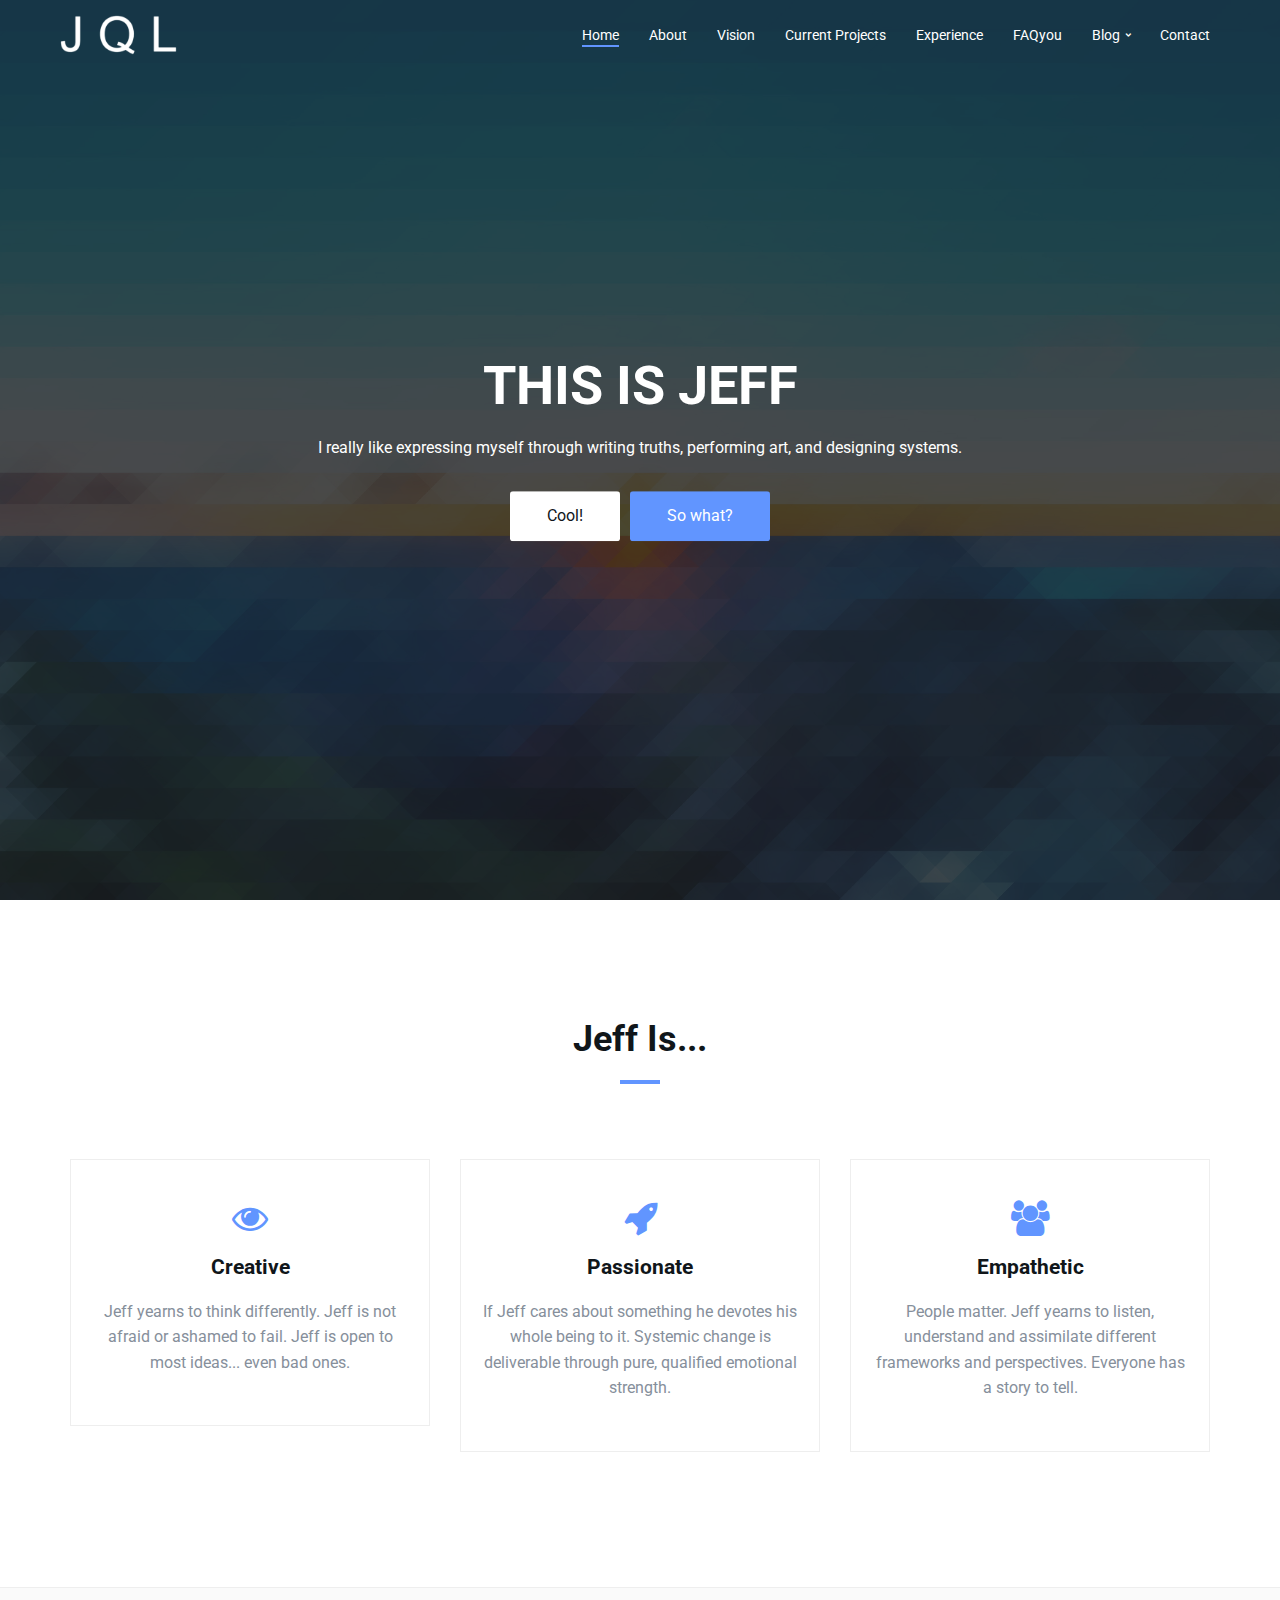
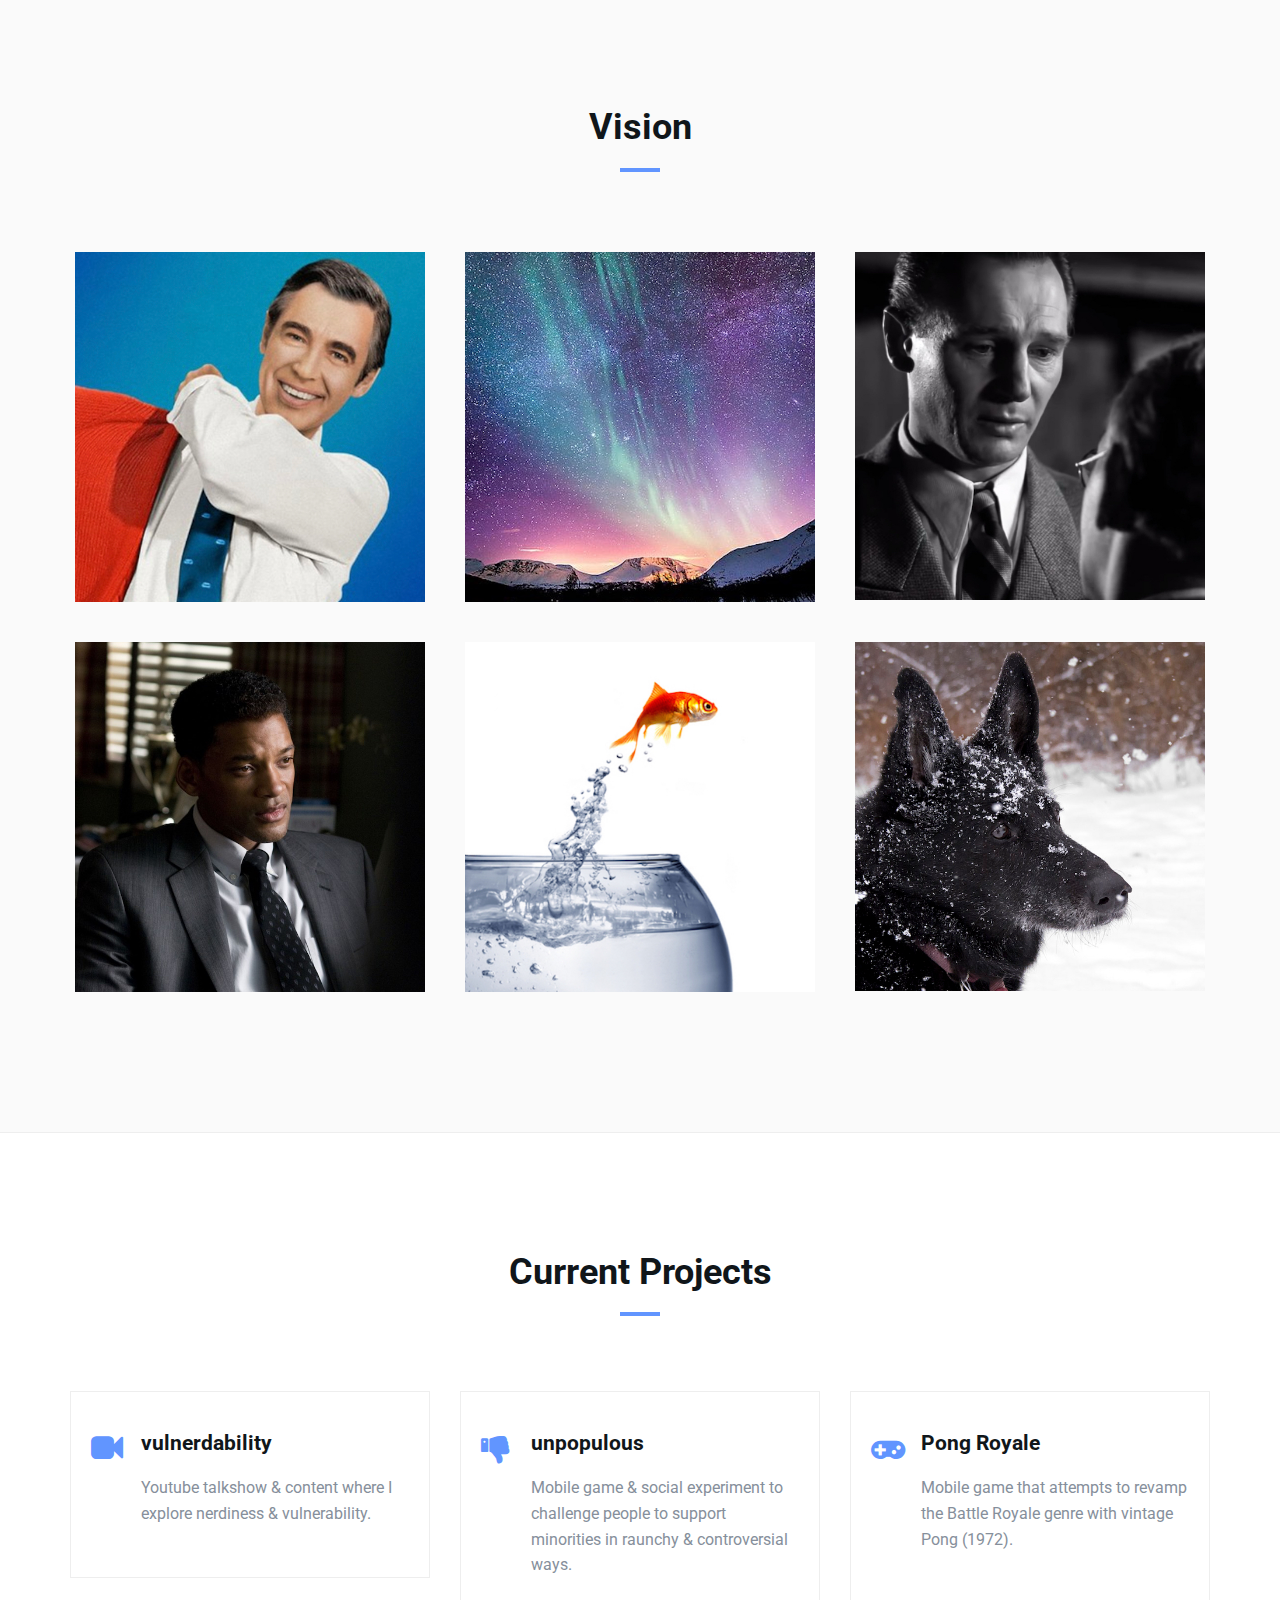
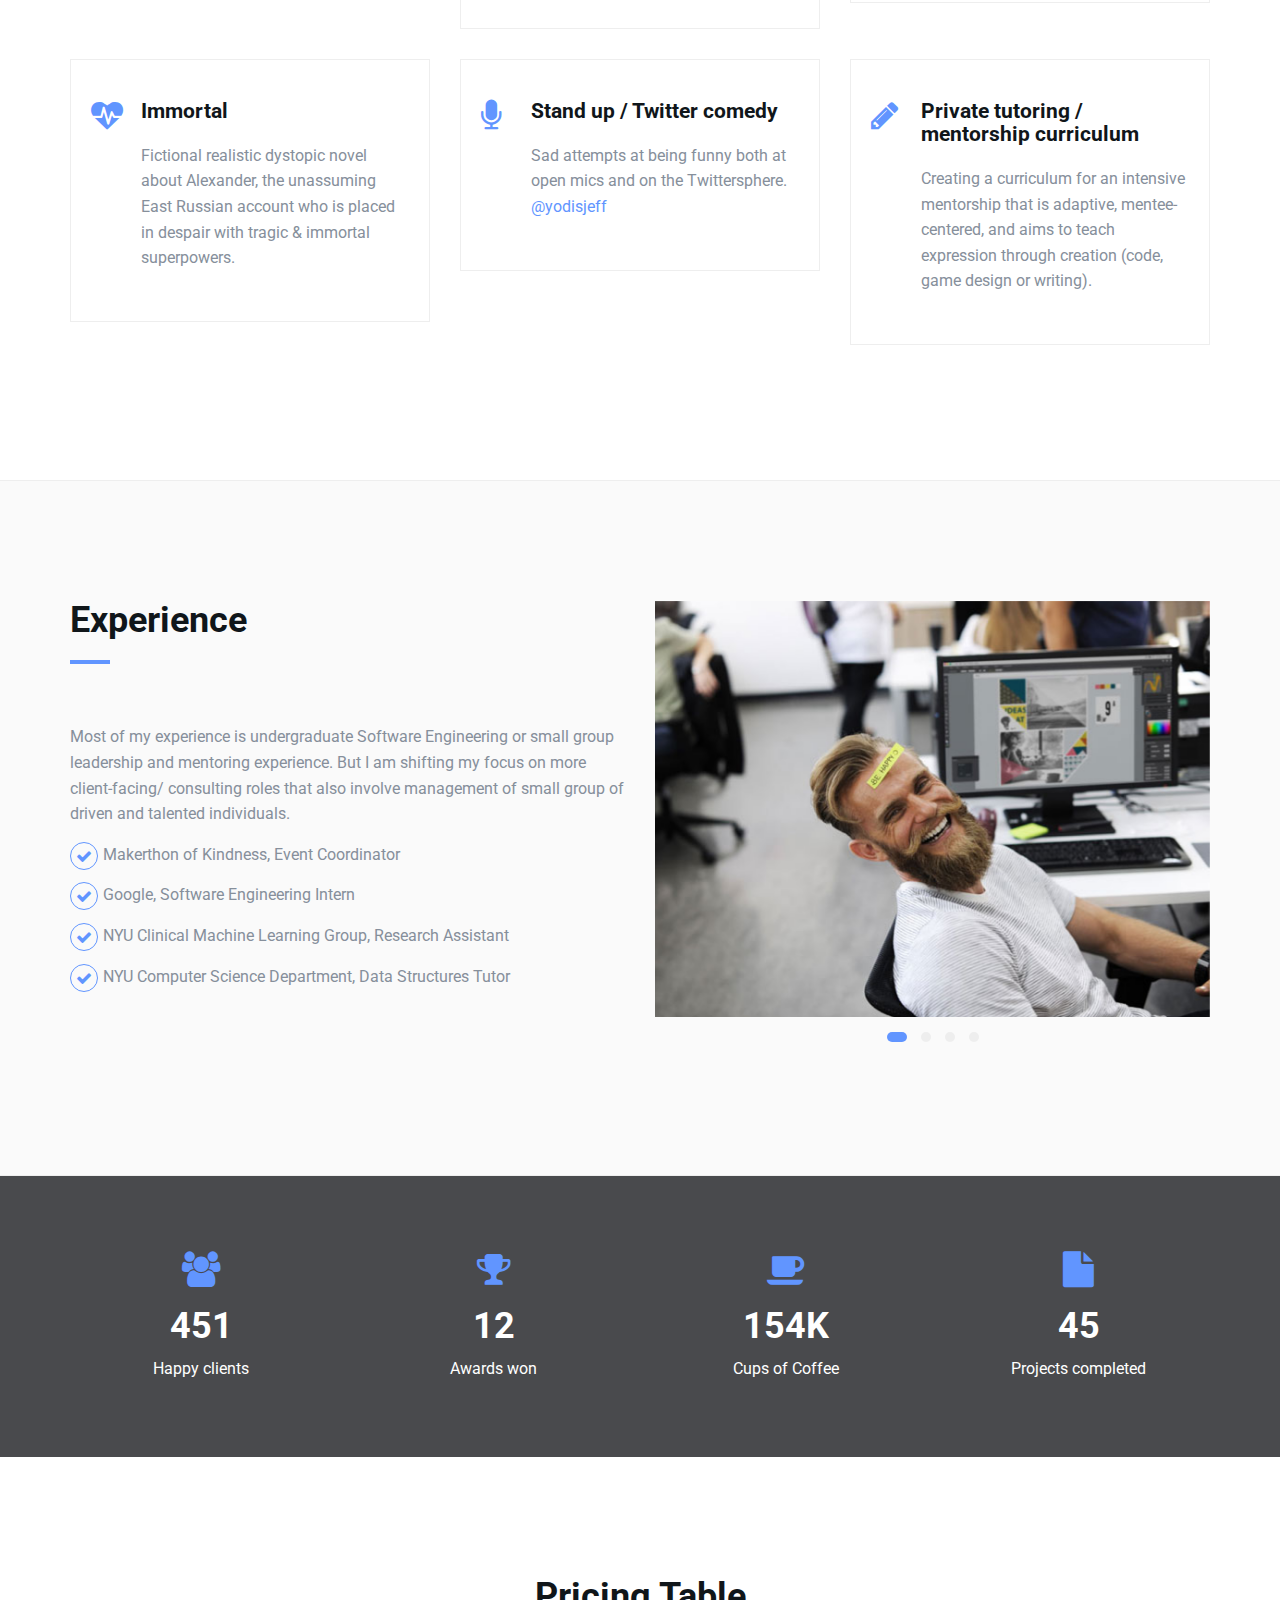
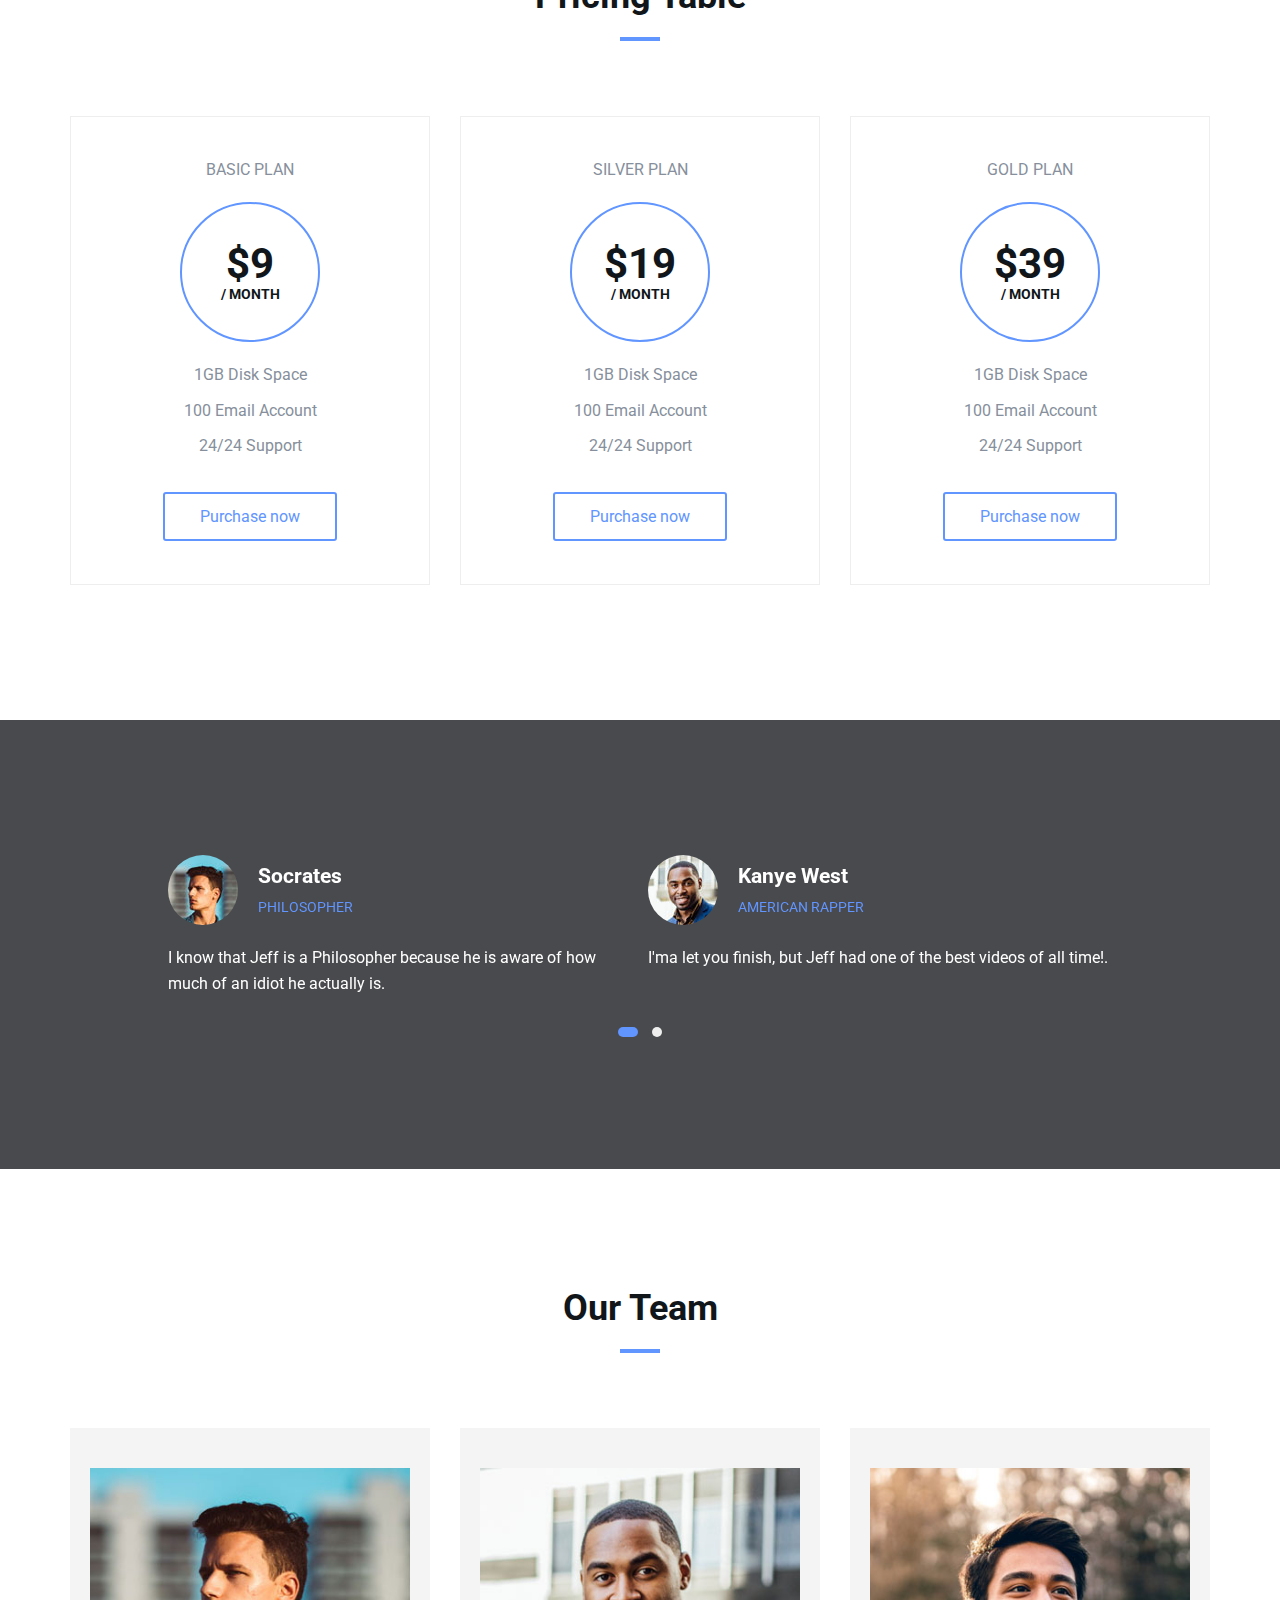
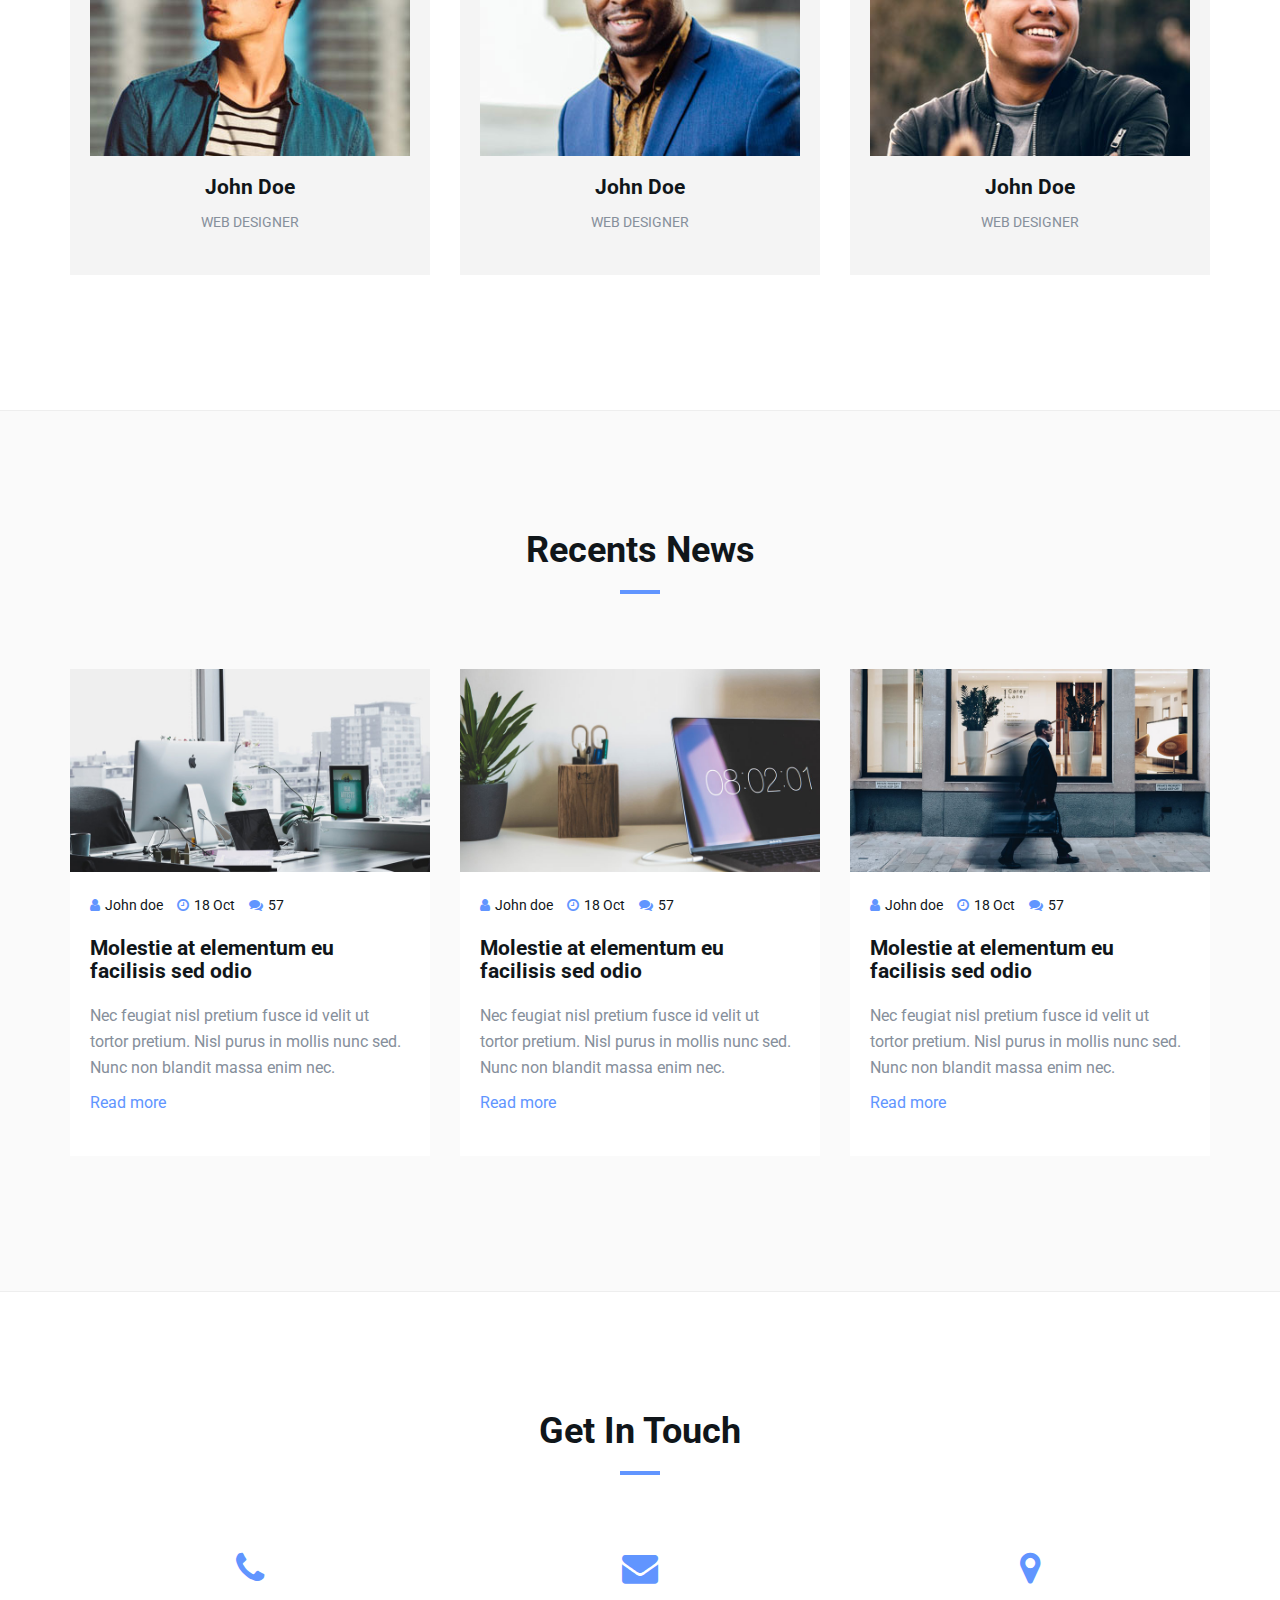
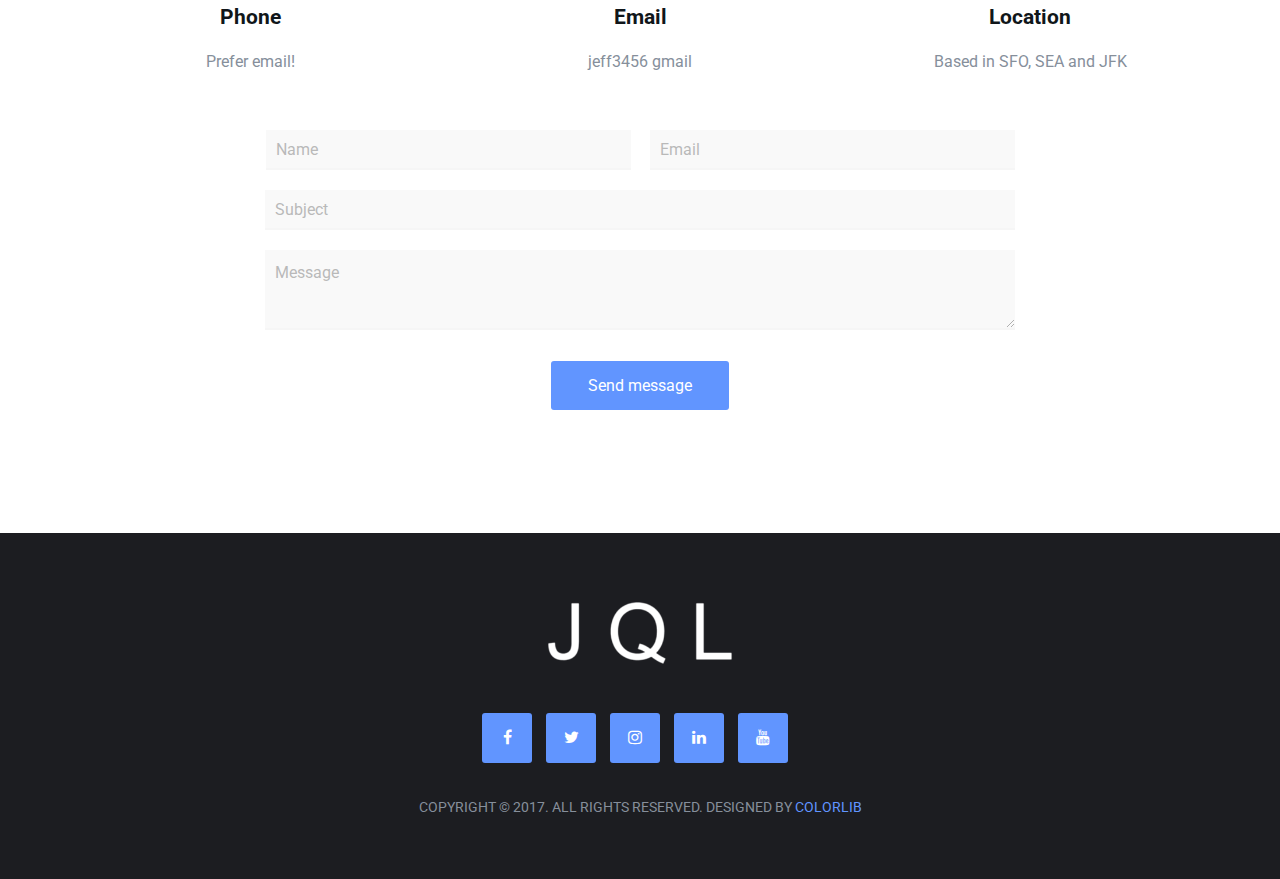
==== commit 80a01f8b: "idk hahahah this is actually so stupid" ====
--- a/index.html
+++ b/index.html
@@ -212,7 +212,7 @@
 					<div class="overlay"></div>
 					<div class="work-content">
 						<span>Ineffable</span>
-						<h3>too great or extreme to be expressed or described in words.</h3>
+						<h3>In search of things that are too great or extreme to be expressed or described in words.</h3>
 						<div class="work-link">
 							<a href="#"><i class="fa fa-external-link"></i></a>
 							<a class="lightbox" href="./img/work2.jpg"><i class="fa fa-search"></i></a>
@@ -399,22 +399,23 @@
 					<div class="section-header">
 						<h2 class="title">Experience</h2>
 					</div>
-					<p>Most of my experience is post-grad Software Engineering experience.</p>
+					<p>Most of my experience is undergraduate Software Engineering or small group leadership and mentoring experience.
+						But I am shifting my focus on more client-facing/ consulting roles that also involve management of small group of driven and talented individuals.</p>
 					<div class="feature">
 						<i class="fa fa-check"></i>
-						<p>Quis varius quam quisque id diam vel quam elementum.</p>
+						<p>Makerthon of Kindness, Event Coordinator</p>
 					</div>
 					<div class="feature">
 						<i class="fa fa-check"></i>
-						<p>Mauris augue neque gravida in fermentum.</p>
+						<p>Google, Software Engineering Intern</p>
 					</div>
 					<div class="feature">
 						<i class="fa fa-check"></i>
-						<p>Orci phasellus egestas tellus rutrum.</p>
+						<p>NYU Clinical Machine Learning Group, Research Assistant</p>
 					</div>
 					<div class="feature">
 						<i class="fa fa-check"></i>
-						<p>Nec feugiat nisl pretium fusce id velit ut tortor pretium.</p>
+						<p>NYU Computer Science Department, Data Structures Tutor</p>
 					</div>
 				</div>
 				<!-- /why choose us content -->
@@ -429,13 +430,10 @@
 					</div>
 				</div>
 				<!-- /About slider -->
-
-			</div>
-			<!-- /Row -->
-
-		</div>
-		<!-- /Container -->
-
+			</div>
+			<!-- /Row -->
+		</div>
+		<!-- /Container -->
 	</div>
 	<!-- /Why Choose Us -->
 
@@ -632,11 +630,22 @@
 						<!-- testimonial -->
 						<div class="testimonial">
 							<div class="testimonial-meta">
+								<img src="./img/perso2.jpg" alt="">
+								<h3 class="white-text">Socrates</h3>
+								<span>Philosopher</span>
+							</div>
+							<p class="white-text">I know that Jeff is a Philosopher because he is aware of how much of an idiot he actually is.</p>
+						</div>
+						<!-- /testimonial -->
+
+						<!-- testimonial -->
+						<div class="testimonial">
+							<div class="testimonial-meta">
 								<img src="./img/perso1.jpg" alt="">
-								<h3 class="white-text">John Doe</h3>
-								<span>Web Designer</span>
+								<h3 class="white-text">Kanye West</h3>
+								<span>American Rapper</span>
 							</div>
-							<p class="white-text">Molestie at elementum eu facilisis sed odio. Scelerisque in dictum non consectetur a erat. Aliquam id diam maecenas ultricies mi eget mauris.</p>
+							<p class="white-text">I'ma let you finish, but Jeff had one of the best videos of all time!.</p>
 						</div>
 						<!-- /testimonial -->
 
@@ -644,10 +653,10 @@
 						<div class="testimonial">
 							<div class="testimonial-meta">
 								<img src="./img/perso2.jpg" alt="">
-								<h3 class="white-text">John Doe</h3>
-								<span>Web Designer</span>
+								<h3 class="white-text">Dave Chappelle</h3>
+								<span>American stand-up comedian</span>
 							</div>
-							<p class="white-text">Molestie at elementum eu facilisis sed odio. Scelerisque in dictum non consectetur a erat. Aliquam id diam maecenas ultricies mi eget mauris.</p>
+							<p class="white-text">I think every group of black guys should have at least one guys like Jeff in it.</p>
 						</div>
 						<!-- /testimonial -->
 
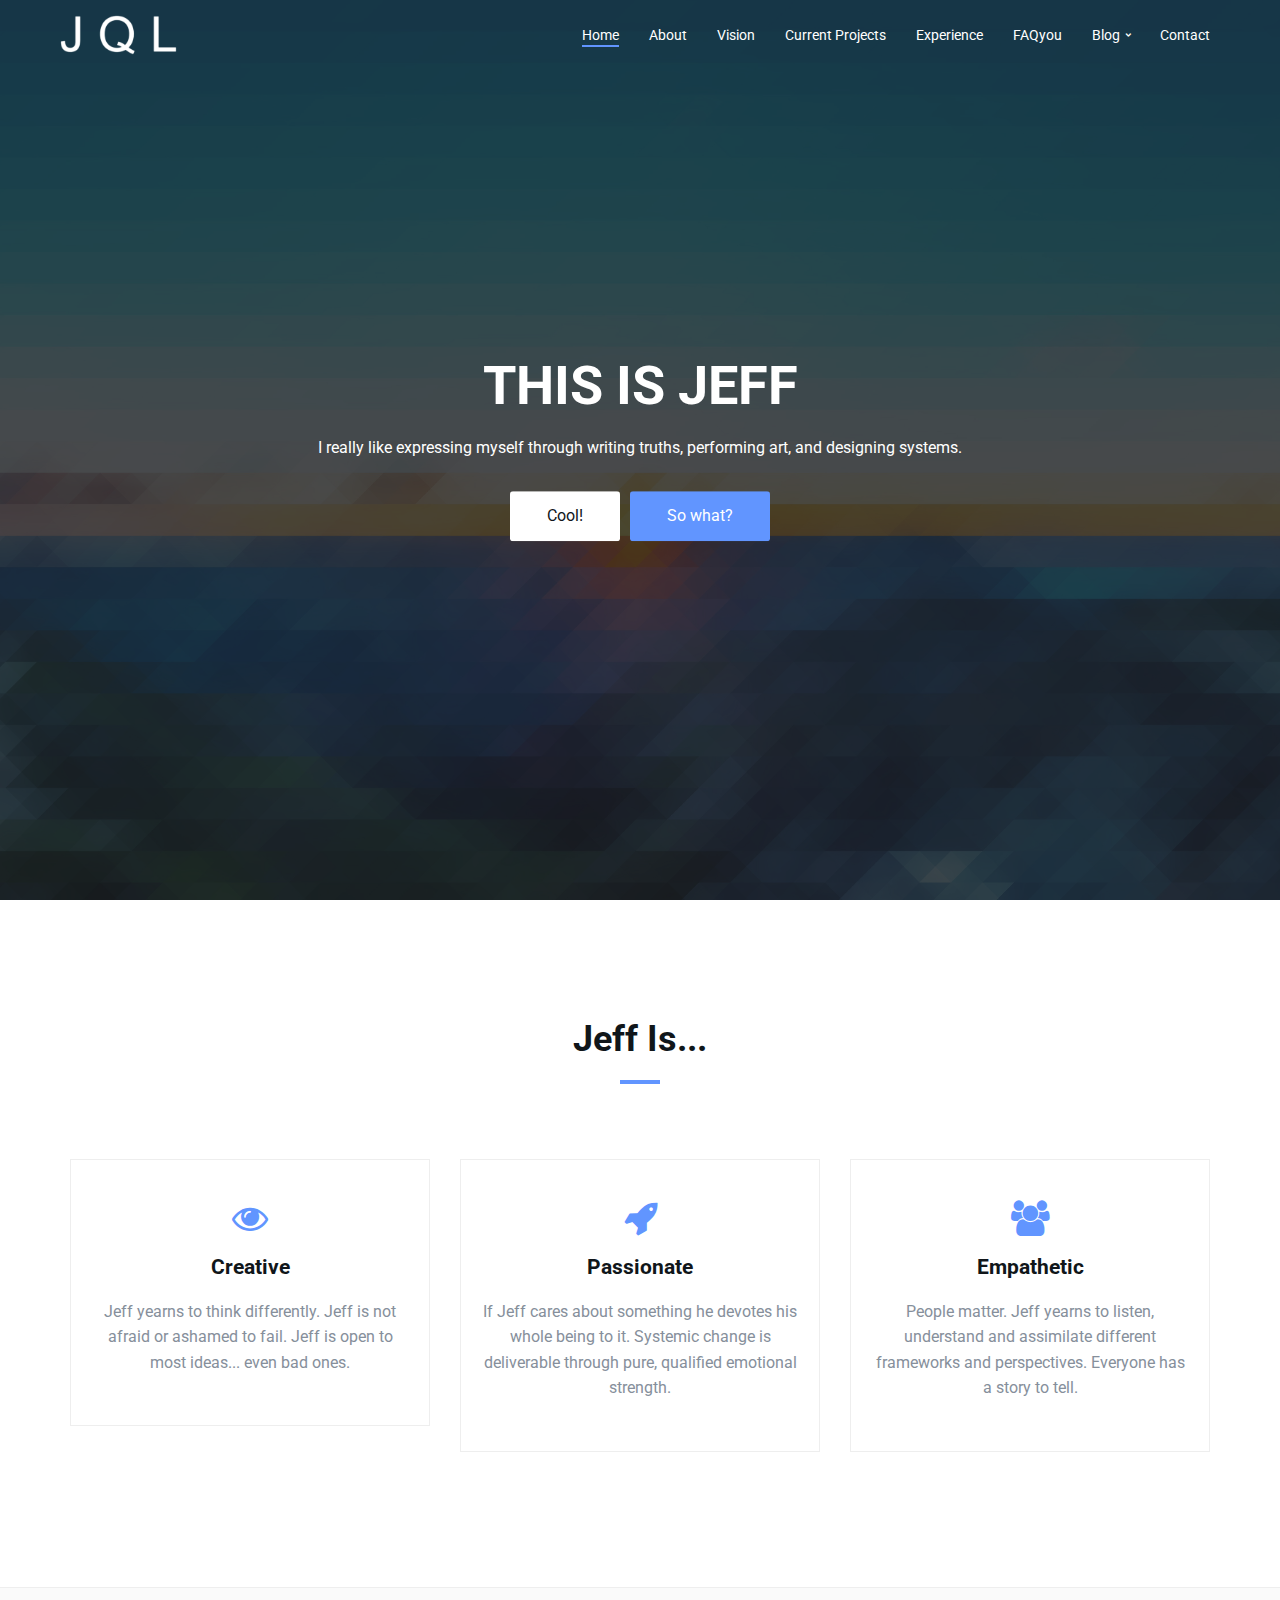
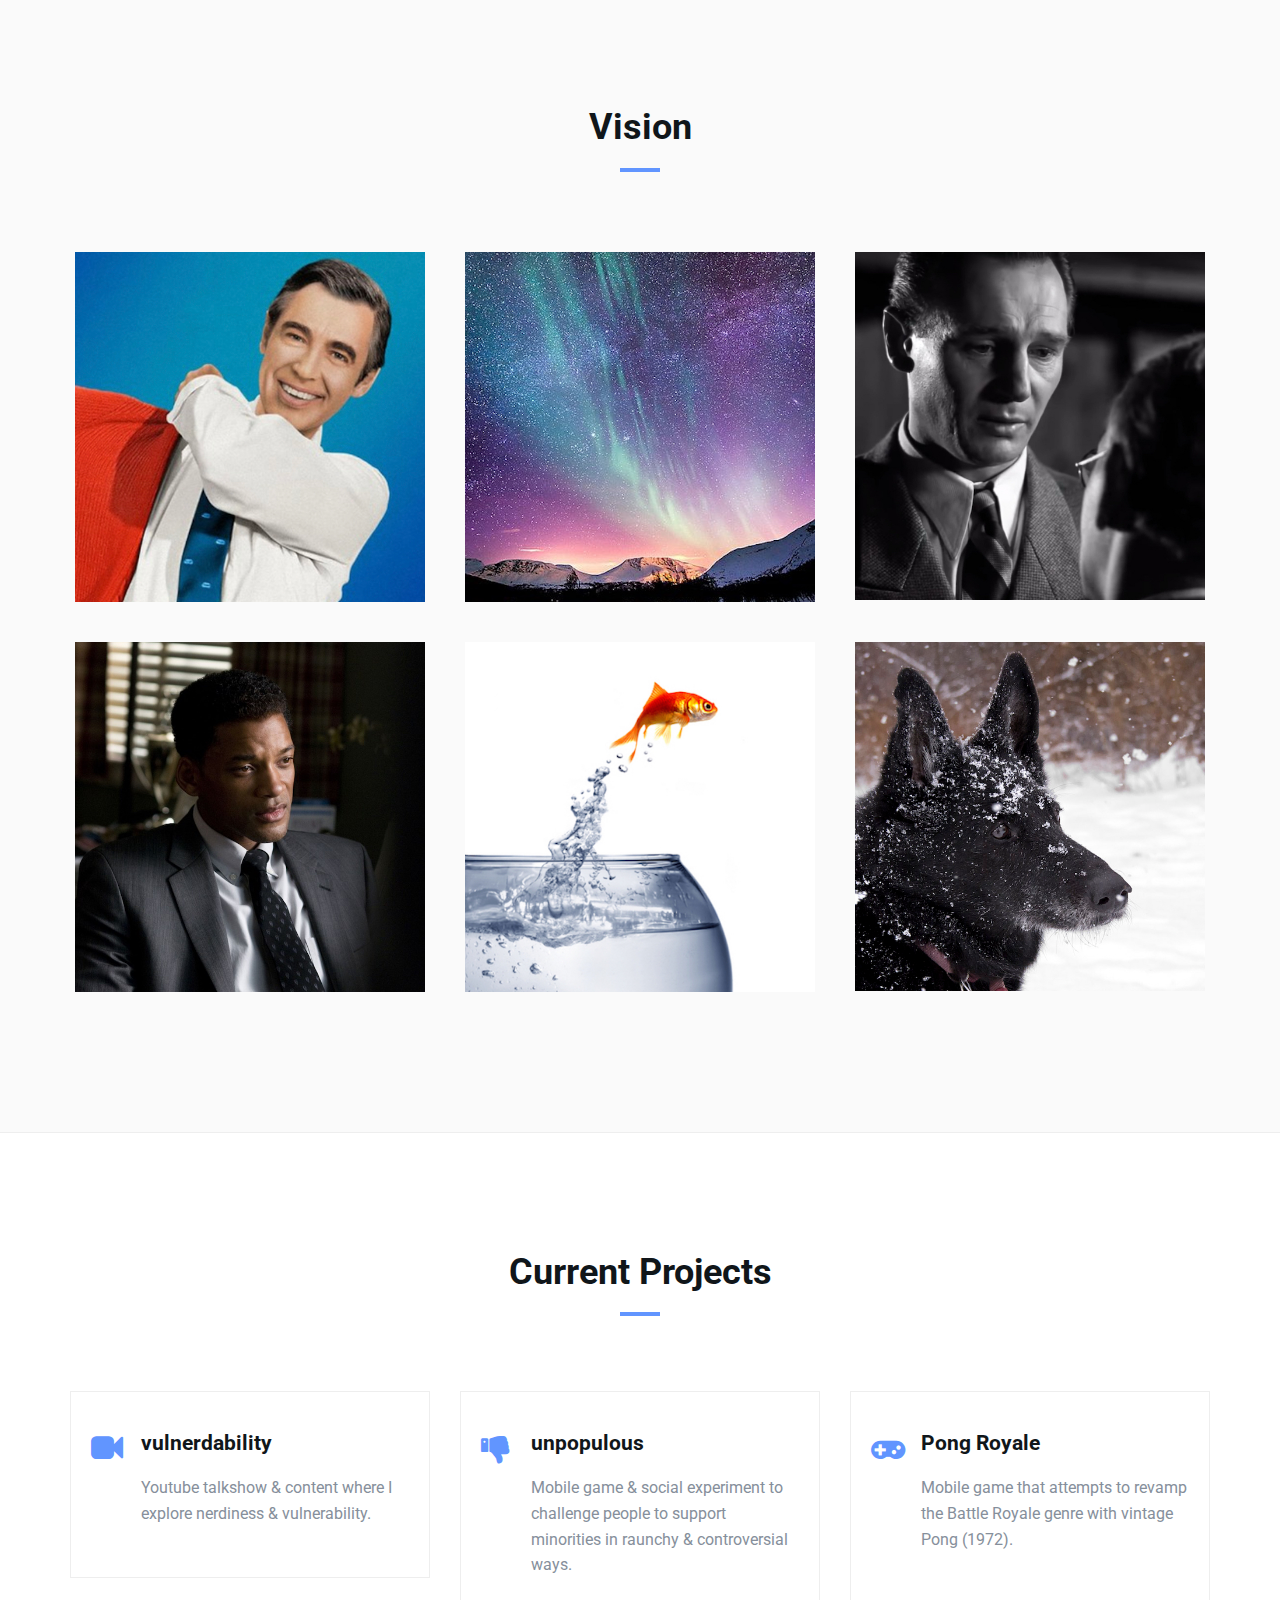
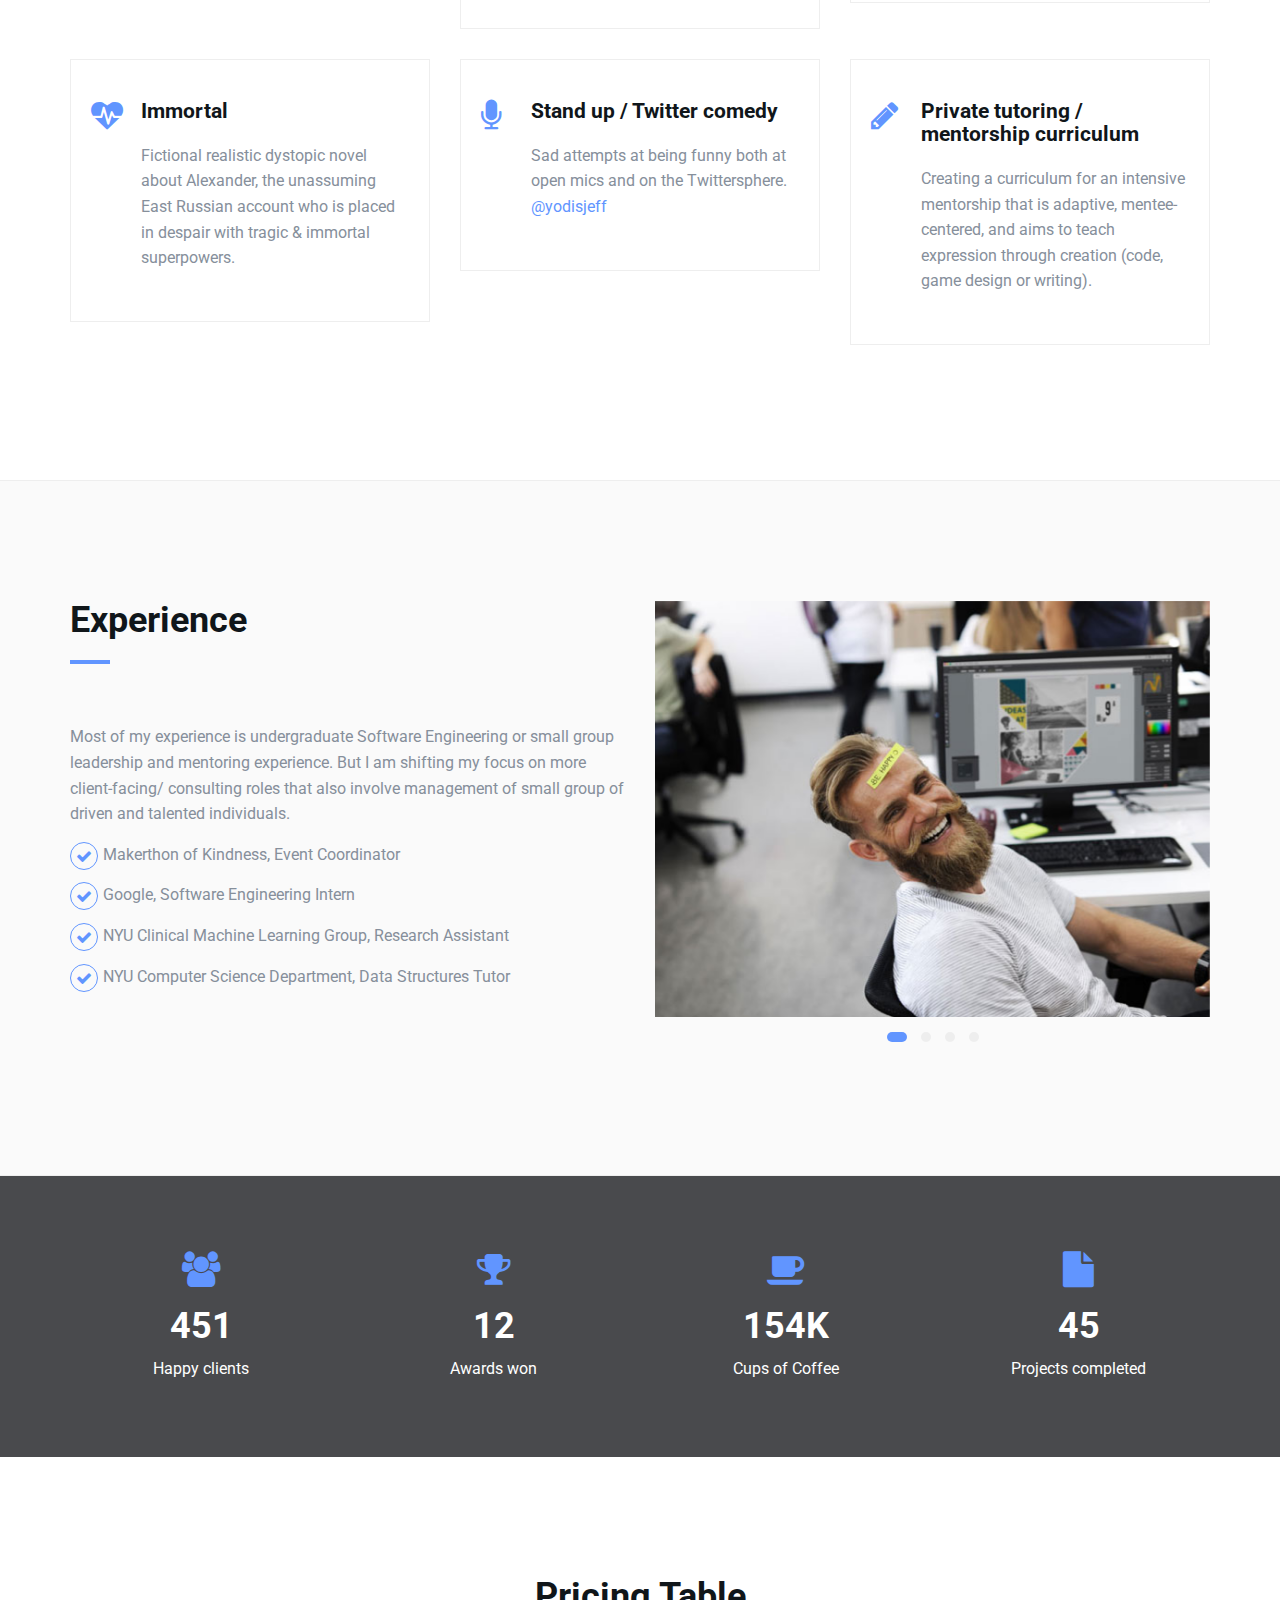
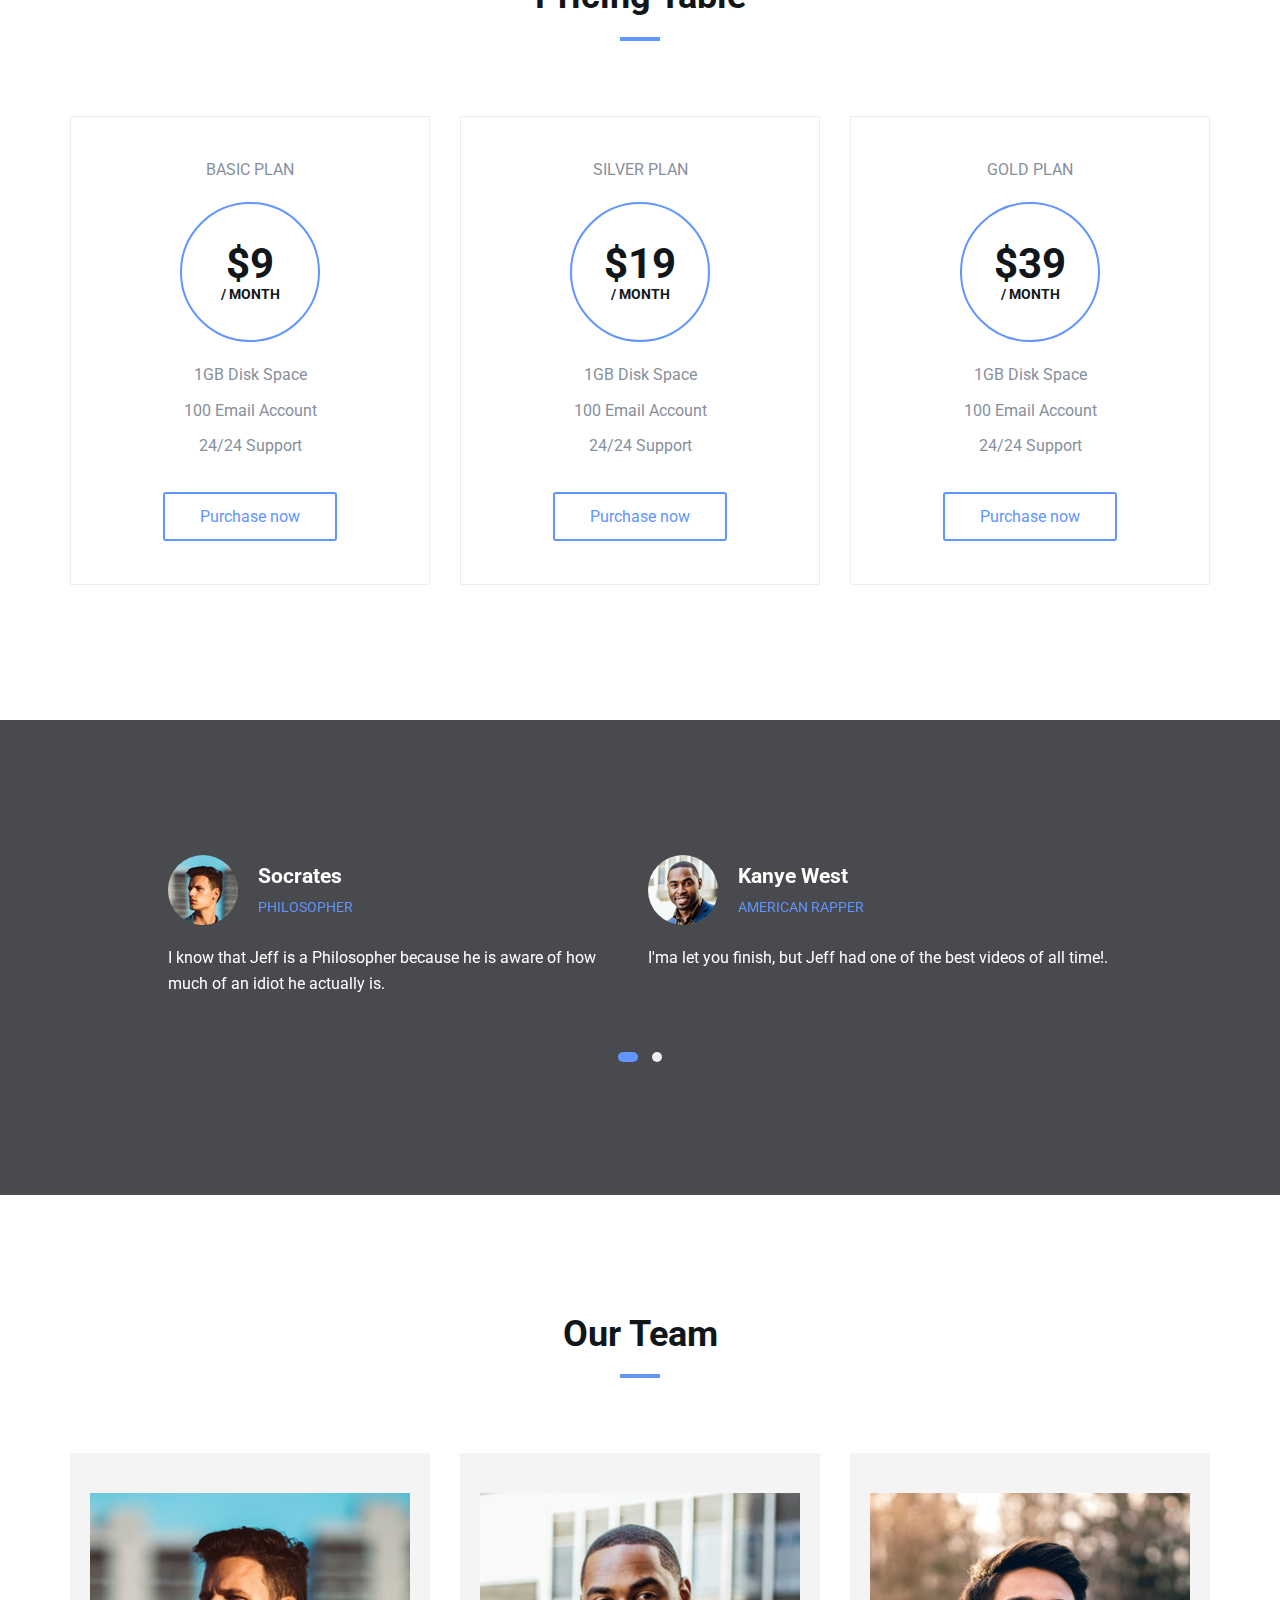
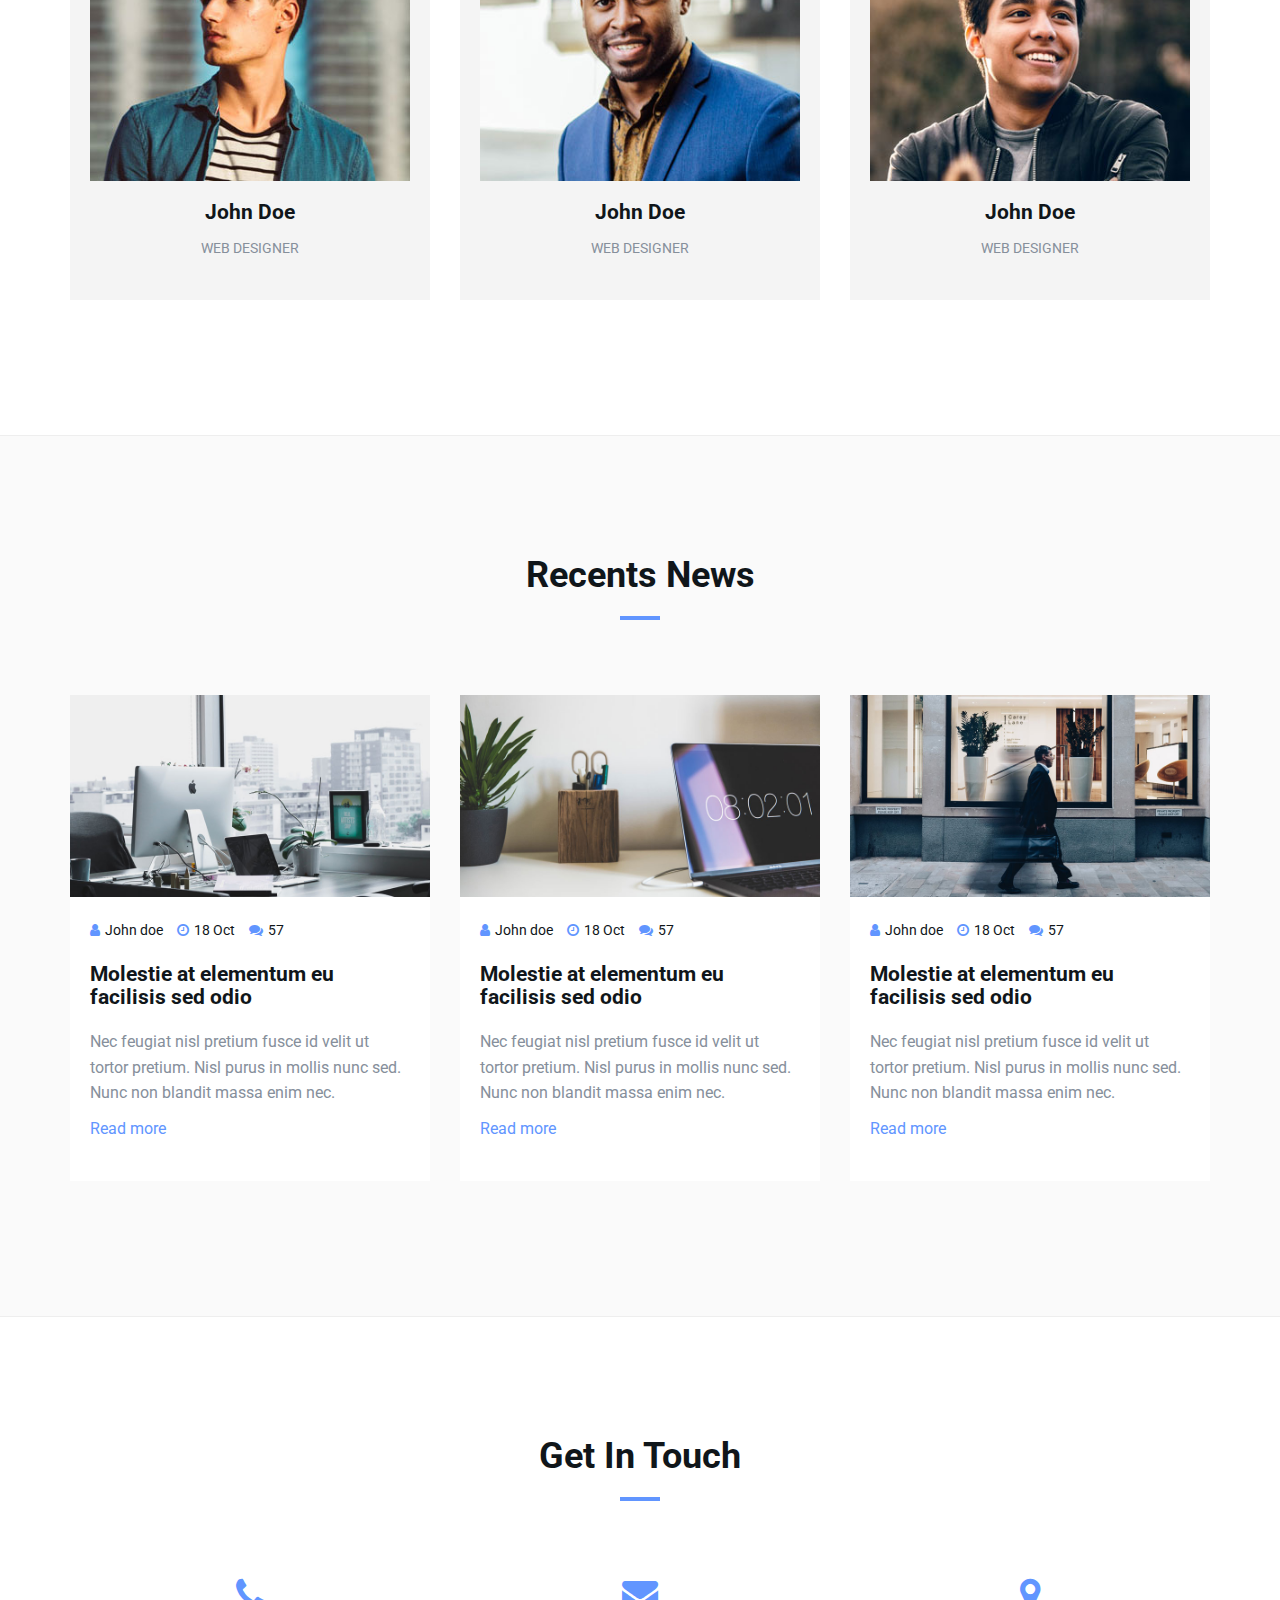
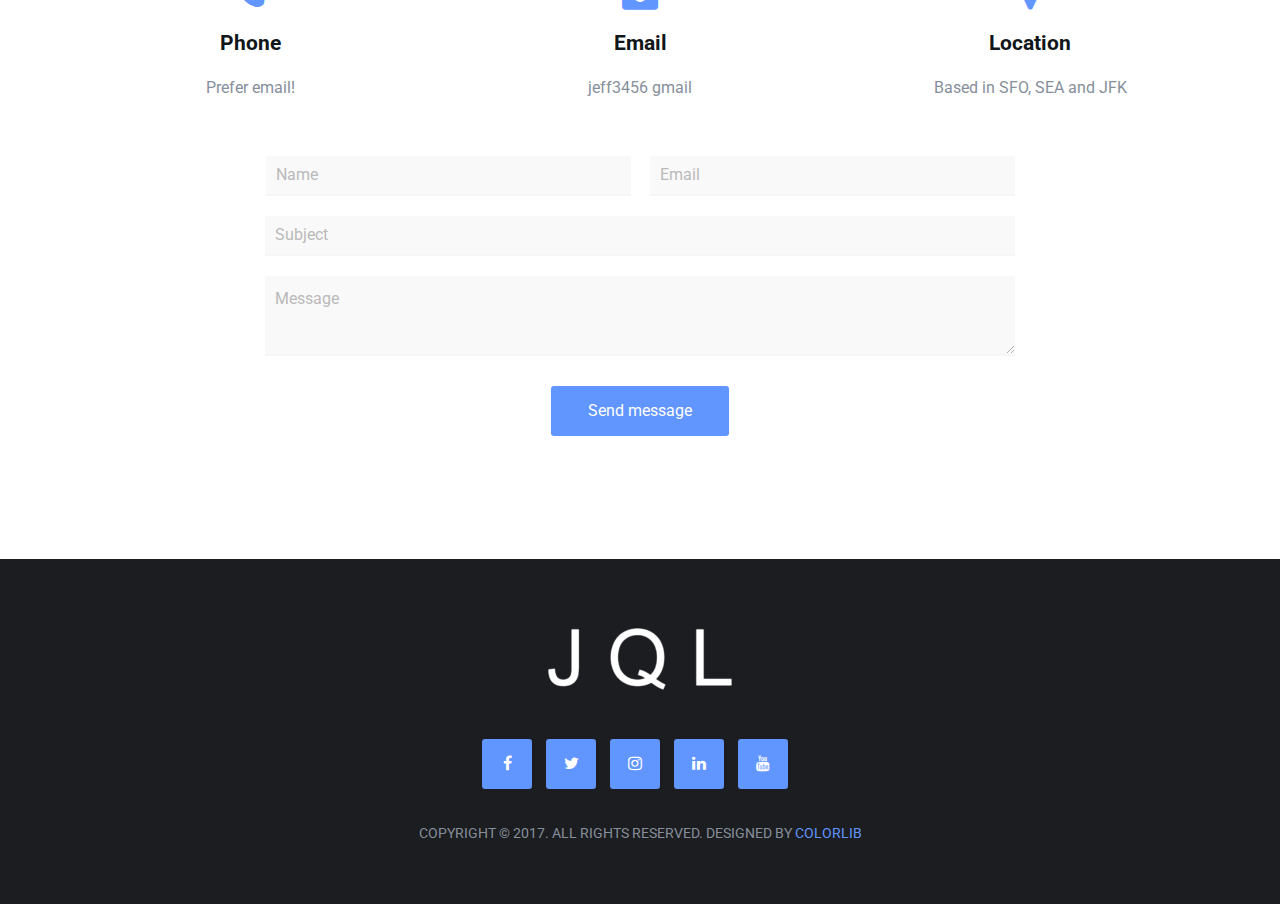
==== commit 6f7400eb: "anna kendrick" ====
--- a/index.html
+++ b/index.html
@@ -654,9 +654,20 @@
 							<div class="testimonial-meta">
 								<img src="./img/perso2.jpg" alt="">
 								<h3 class="white-text">Dave Chappelle</h3>
-								<span>American stand-up comedian</span>
+								<span>American Stand-Up Comedian</span>
 							</div>
 							<p class="white-text">I think every group of black guys should have at least one guys like Jeff in it.</p>
+						</div>
+						<!-- /testimonial -->
+
+						<!-- testimonial -->
+						<div class="testimonial">
+							<div class="testimonial-meta">
+								<img src="./img/perso2.jpg" alt="">
+								<h3 class="white-text">Anna Kendrick</h3>
+								<span>American Actress</span>
+							</div>
+							<p class="white-text">I think a gentleman is someone who holds the comfort of other people above their own. The instinct to do that is inside every good man, I believe. Especially in Jeff.</p>
 						</div>
 						<!-- /testimonial -->
 
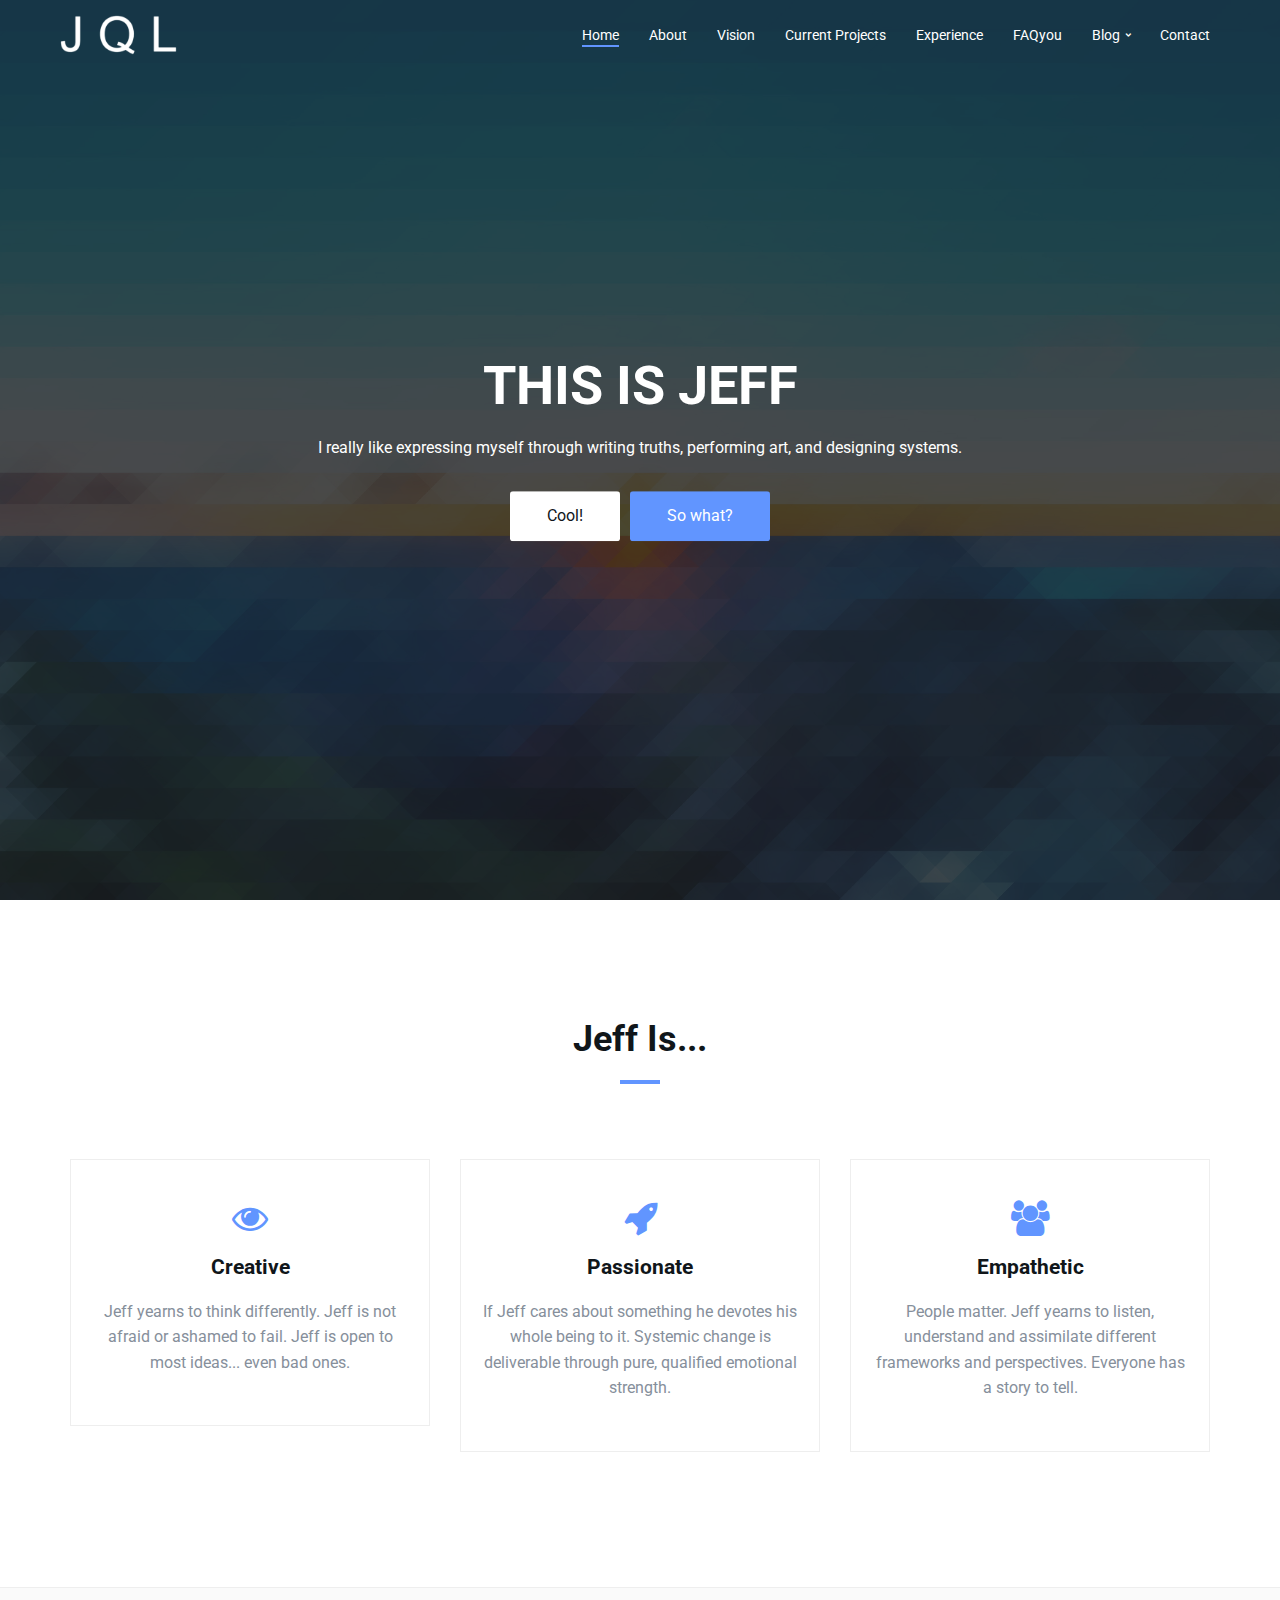
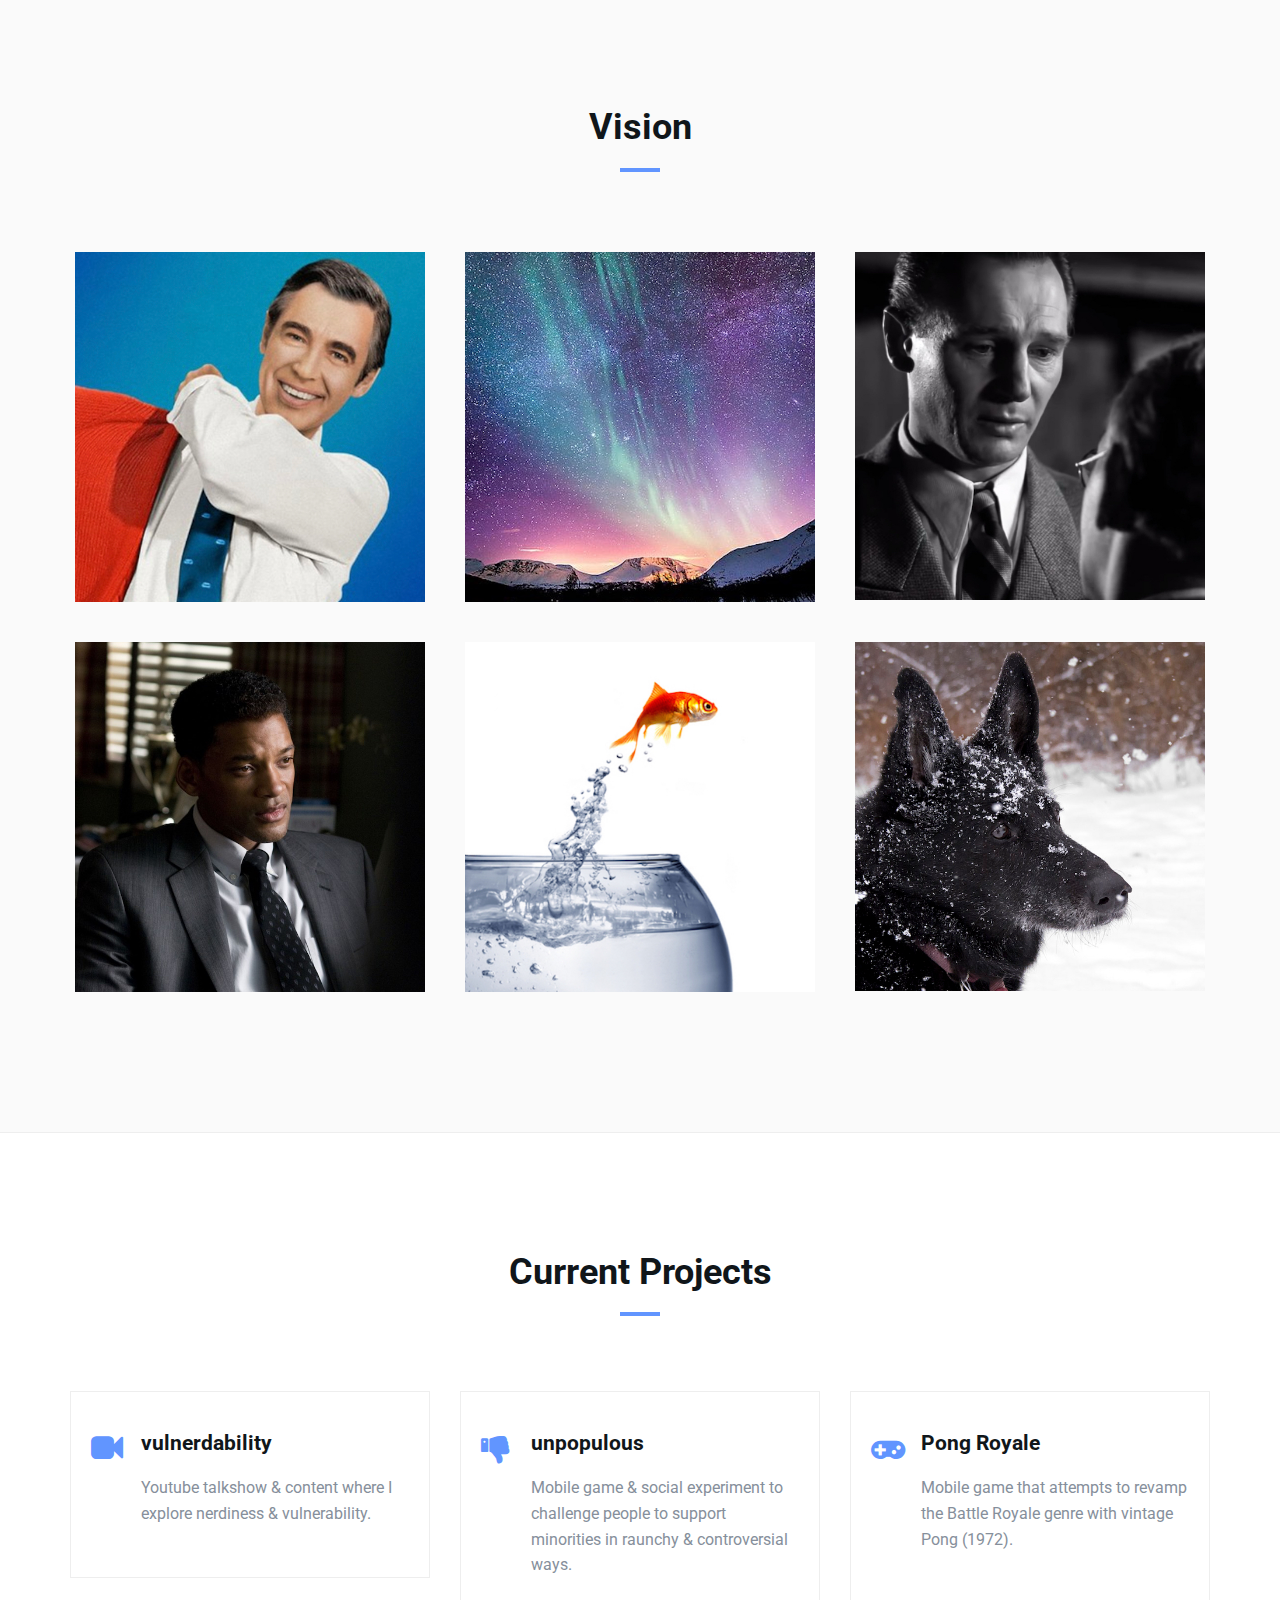
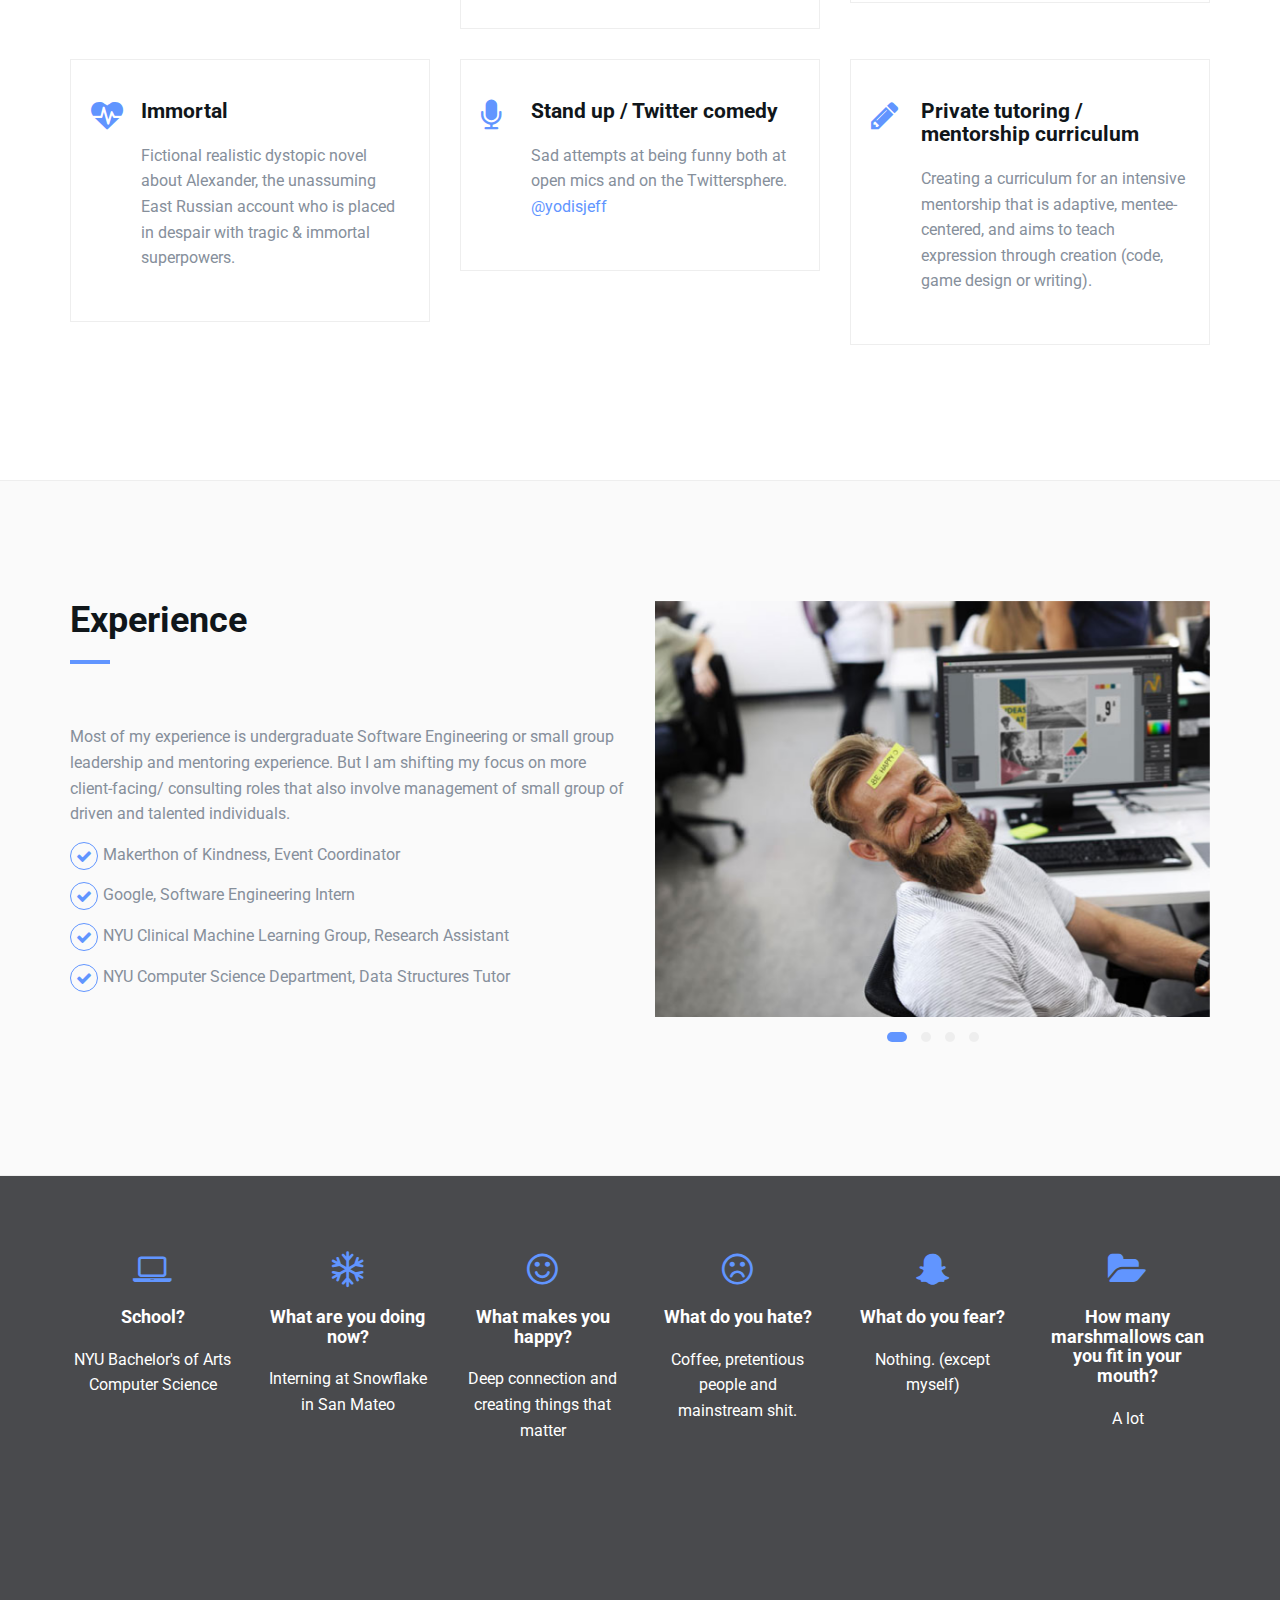
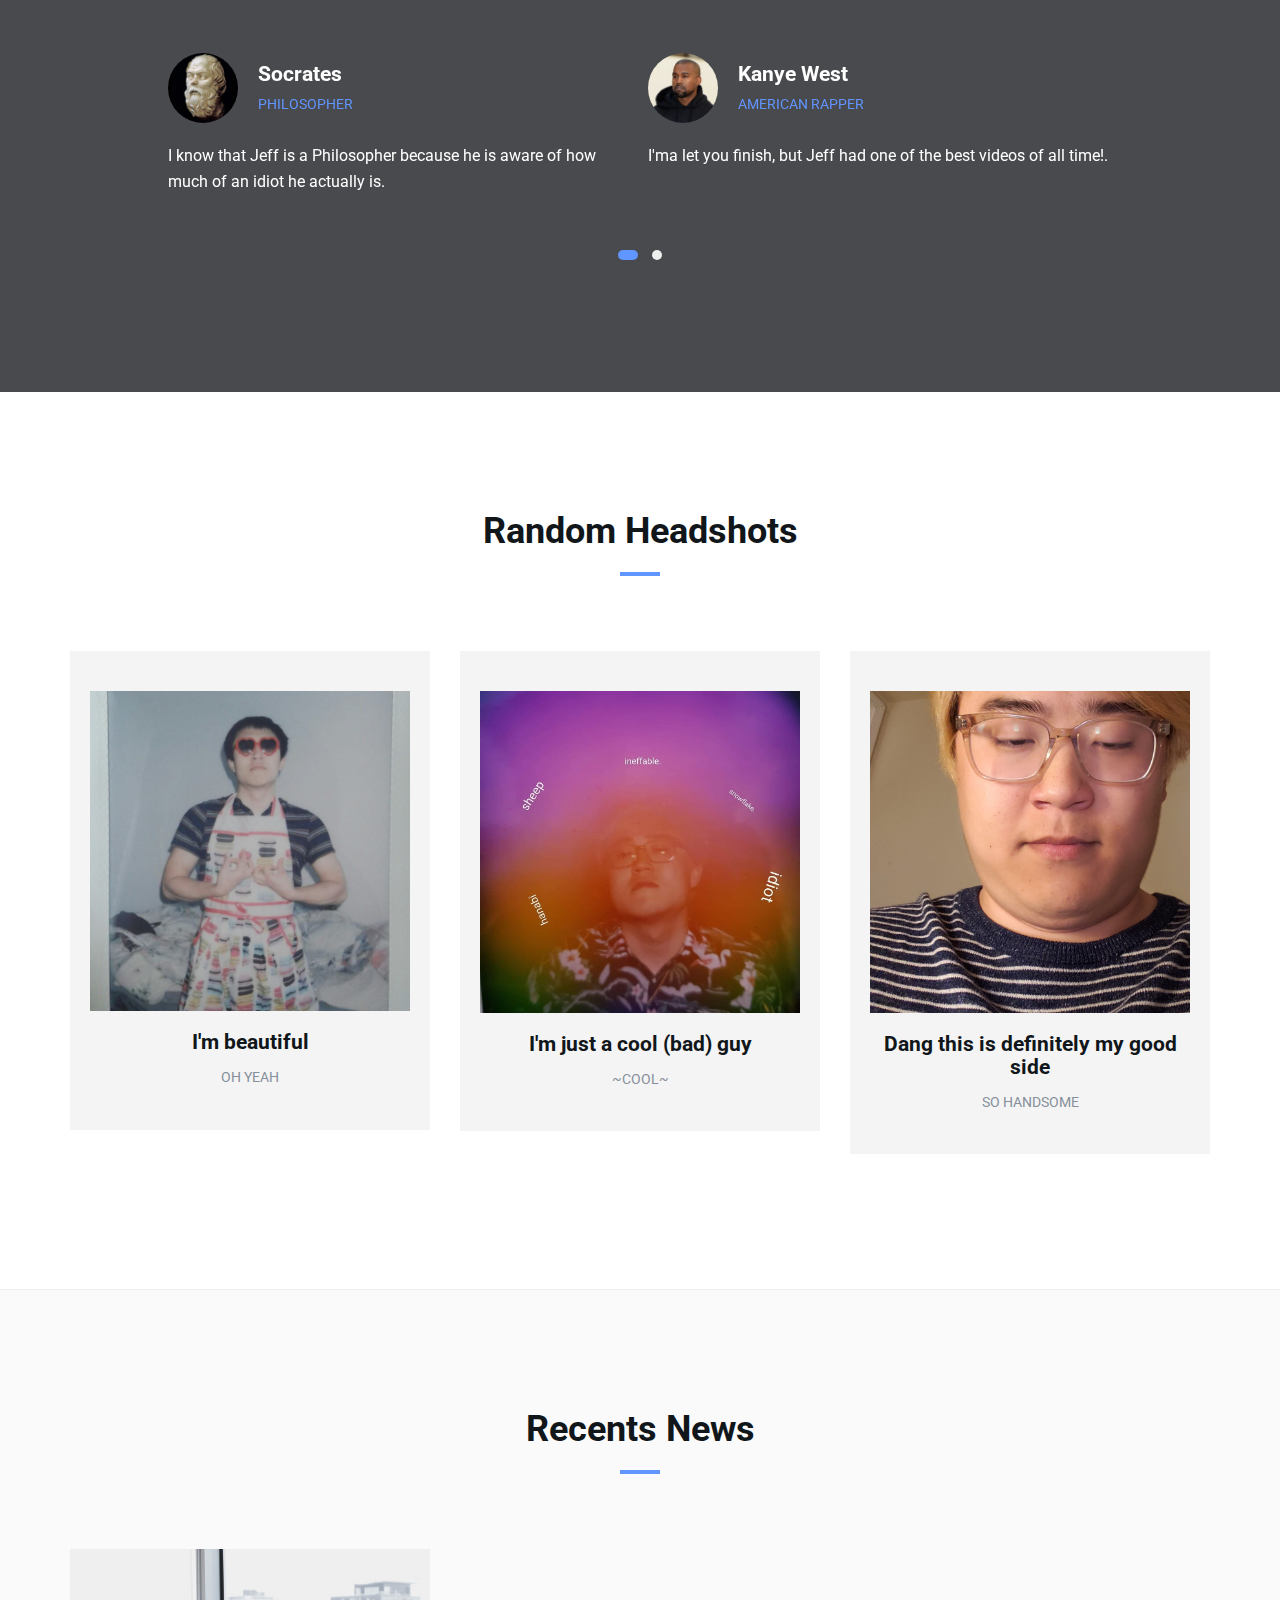
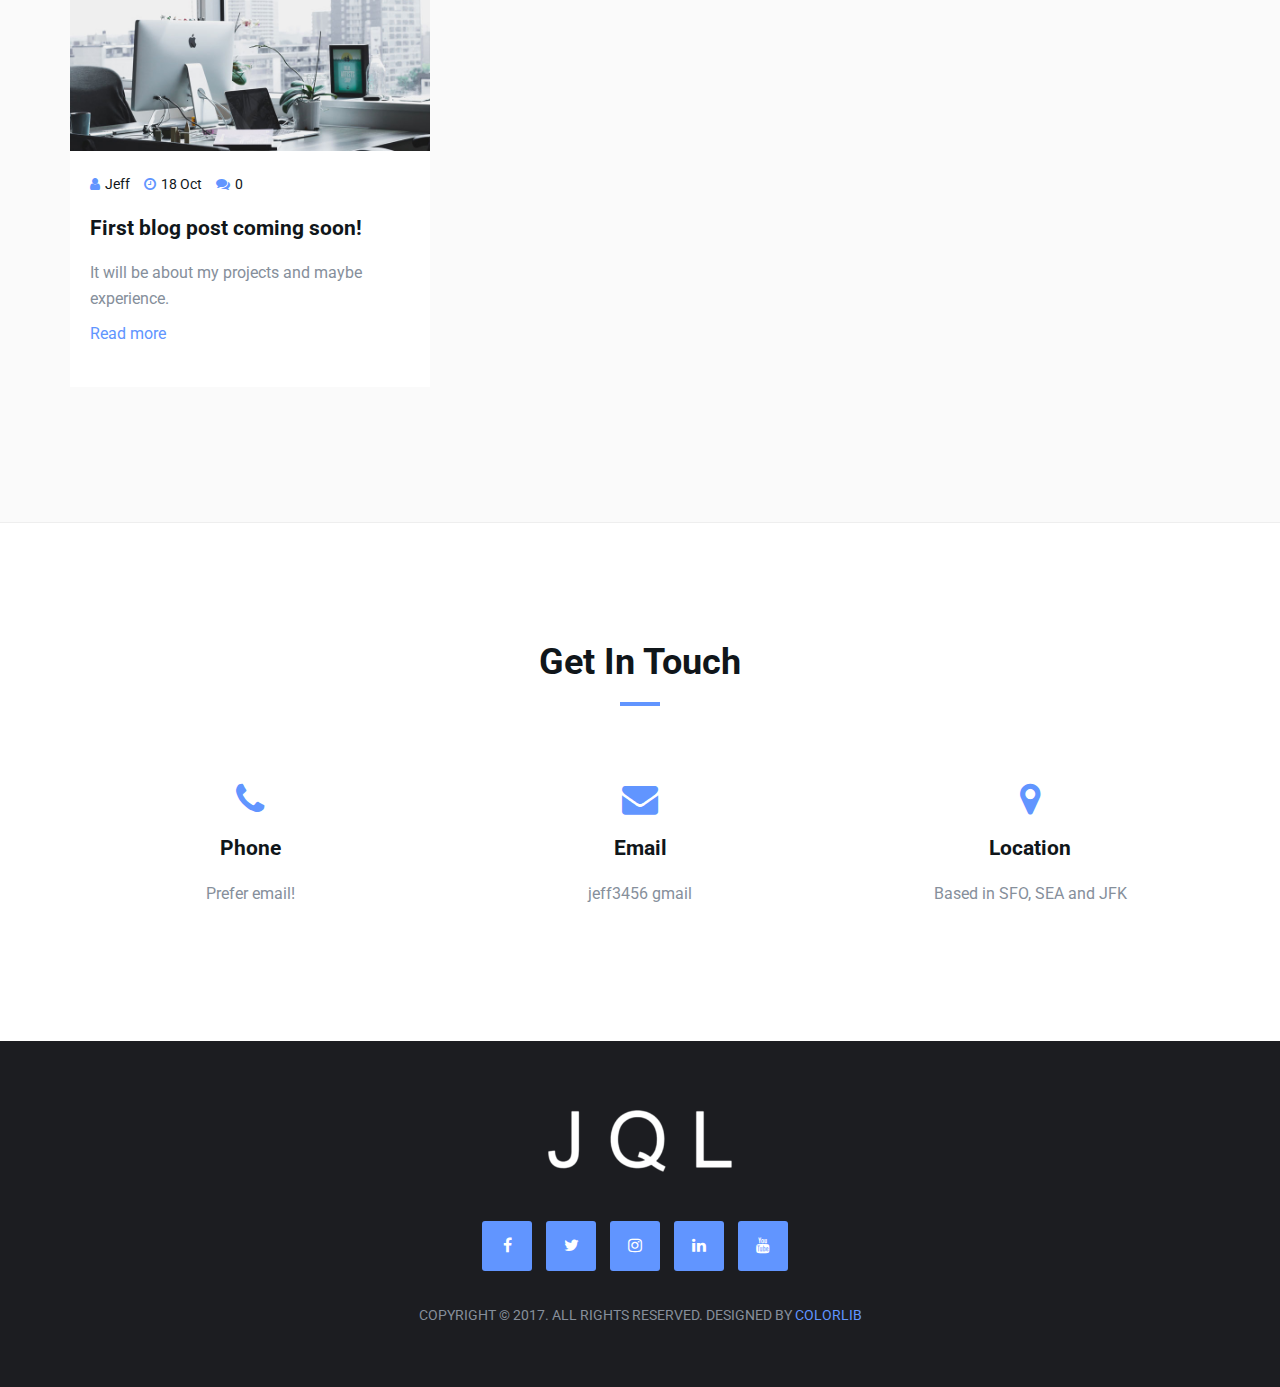
==== commit f77399b1: "added more content" ====
--- a/index.html
+++ b/index.html
@@ -438,7 +438,7 @@
 	<!-- /Why Choose Us -->
 
 
-	<!-- Numbers -->
+	<!-- FAQyou -->
 	<div id="FAQyou" class="section sm-padding">
 
 		<!-- Background Image -->
@@ -453,45 +453,65 @@
 			<!-- Row -->
 			<div class="row">
 
-				<!-- number -->
-				<div class="col-sm-3 col-xs-6">
+				<!-- FAQyou -->
+				<div class="col-sm-2">
 					<div class="number">
-						<i class="fa fa-users"></i>
-						<h3 class="white-text"><span class="counter">451</span></h3>
-						<span class="white-text">Happy clients</span>
-					</div>
-				</div>
-				<!-- /number -->
-
-				<!-- number -->
-				<div class="col-sm-3 col-xs-6">
+						<i class="fa fa-laptop"></i>
+						<h4 class="white-text"><span class="counter">School?</span></h4>
+						<span class="white-text">NYU Bachelor's of Arts Computer Science</span>
+					</div>
+				</div>
+				<!-- /FAQyou -->
+
+				<!-- FAQyou -->
+				<div class="col-sm-2">
 					<div class="number">
-						<i class="fa fa-trophy"></i>
-						<h3 class="white-text"><span class="counter">12</span></h3>
-						<span class="white-text">Awards won</span>
-					</div>
-				</div>
-				<!-- /number -->
-
-				<!-- number -->
-				<div class="col-sm-3 col-xs-6">
+						<i class="fa fa-snowflake-o"></i>
+						<h4 class="white-text"><span class="counter">What are you doing now?</span></h4>
+						<span class="white-text">Interning at Snowflake in San Mateo</span>
+					</div>
+				</div>
+				<!-- /FAQyou -->
+
+				<!-- FAQyou -->
+				<div class="col-sm-2">
 					<div class="number">
-						<i class="fa fa-coffee"></i>
-						<h3 class="white-text"><span class="counter">154</span>K</h3>
-						<span class="white-text">Cups of Coffee</span>
-					</div>
-				</div>
-				<!-- /number -->
-
-				<!-- number -->
-				<div class="col-sm-3 col-xs-6">
+						<i class="fa fa-smile-o"></i>
+						<h4 class="white-text"><span class="counter">What makes you happy?</span></h4>
+						<span class="white-text">Deep connection and creating things that matter</span>
+					</div>
+				</div>
+				<!-- /FAQyou -->
+
+				<!-- FAQyou -->
+				<div class="col-sm-2">
 					<div class="number">
-						<i class="fa fa-file"></i>
-						<h3 class="white-text"><span class="counter">45</span></h3>
-						<span class="white-text">Projects completed</span>
-					</div>
-				</div>
-				<!-- /number -->
+						<i class="fa fa-frown-o"></i>
+						<h4 class="white-text"><span class="counter">What do you hate?</span></h4>
+						<span class="white-text">Coffee, pretentious people and mainstream shit.</span>
+					</div>
+				</div>
+				<!-- /FAQyou -->
+
+				<!-- FAQyou -->
+				<div class="col-sm-2">
+					<div class="number">
+						<i class="fa fa-snapchat-ghost"></i>
+						<h4 class="white-text"><span class="counter">What do you fear?</span></h4>
+						<span class="white-text">Nothing. (except myself)</span>
+					</div>
+				</div>
+				<!-- /FAQyou -->
+
+				<!-- FAQyou -->
+				<div class="col-sm-2">
+					<div class="number">
+						<i class="fa fa-folder-open"></i>
+						<h4 class="white-text"><span class="counter">How many marshmallows can you fit in your mouth?</span></h4>
+						<span class="white-text">A lot</span>
+					</div>
+				</div>
+				<!-- /FAQyou -->
 
 			</div>
 			<!-- /Row -->
@@ -502,110 +522,105 @@
 	</div>
 	<!-- /Numbers -->
 
-	<!-- Vision -->
-	<div id="vision" class="section md-padding">
-
-		<!-- Container -->
-		<div class="container">
-
-			<!-- Row -->
-			<div class="row">
-
-				<!-- Section header -->
-				<div class="section-header text-center">
-					<h2 class="title">Pricing Table</h2>
-				</div>
-				<!-- /Section header -->
-<!-- TODO Fix this. Change to vision?-->
-				<!-- pricing -->
-				<div class="col-sm-4">
-					<div class="pricing">
-						<div class="price-head">
-							<span class="price-title">Basic plan</span>
-							<div class="price">
-								<h3>$9<span class="duration">/ month</span></h3>
-							</div>
-						</div>
-						<ul class="price-content">
-							<li>
-								<p>1GB Disk Space</p>
-							</li>
-							<li>
-								<p>100 Email Account</p>
-							</li>
-							<li>
-								<p>24/24 Support</p>
-							</li>
-						</ul>
-						<div class="price-btn">
-							<button class="outline-btn">Purchase now</button>
-						</div>
-					</div>
-				</div>
-				<!-- /pricing -->
-
-				<!-- pricing -->
-				<div class="col-sm-4">
-					<div class="pricing">
-						<div class="price-head">
-							<span class="price-title">Silver plan</span>
-							<div class="price">
-								<h3>$19<span class="duration">/ month</span></h3>
-							</div>
-						</div>
-						<ul class="price-content">
-							<li>
-								<p>1GB Disk Space</p>
-							</li>
-							<li>
-								<p>100 Email Account</p>
-							</li>
-							<li>
-								<p>24/24 Support</p>
-							</li>
-						</ul>
-						<div class="price-btn">
-							<button class="outline-btn">Purchase now</button>
-						</div>
-					</div>
-				</div>
-				<!-- /pricing -->
-
-				<!-- pricing -->
-				<div class="col-sm-4">
-					<div class="pricing">
-						<div class="price-head">
-							<span class="price-title">Gold plan</span>
-							<div class="price">
-								<h3>$39<span class="duration">/ month</span></h3>
-							</div>
-						</div>
-						<ul class="price-content">
-							<li>
-								<p>1GB Disk Space</p>
-							</li>
-							<li>
-								<p>100 Email Account</p>
-							</li>
-							<li>
-								<p>24/24 Support</p>
-							</li>
-						</ul>
-						<div class="price-btn">
-							<button class="outline-btn">Purchase now</button>
-						</div>
-					</div>
-				</div>
-				<!-- /pricing -->
-
-			</div>
-			<!-- Row -->
-
-		</div>
-		<!-- /Container -->
-
-	</div>
-	<!-- /Pricing -->
+
+	<!-- Container - ->
+	<div class="container">
+
+		<!-- Row - ->
+		<div class="row">
+
+			<!-- Section header - ->
+			<div class="section-header text-center">
+				<h2 class="title">Pricing Table</h2>
+			</div>
+			<!-- /Section header - ->
+<!-- TODO Fix this. Change to vision?- ->
+			<!-- pricing - ->
+			<div class="col-sm-4">
+				<div class="pricing">
+					<div class="price-head">
+						<span class="price-title">Basic plan</span>
+						<div class="price">
+							<h3>$9<span class="duration">/ month</span></h3>
+						</div>
+					</div>
+					<ul class="price-content">
+						<li>
+							<p>1GB Disk Space</p>
+						</li>
+						<li>
+							<p>100 Email Account</p>
+						</li>
+						<li>
+							<p>24/24 Support</p>
+						</li>
+					</ul>
+					<div class="price-btn">
+						<button class="outline-btn">Purchase now</button>
+					</div>
+				</div>
+			</div>
+			<!-- /pricing - ->
+
+			<!-- pricing - ->
+			<div class="col-sm-4">
+				<div class="pricing">
+					<div class="price-head">
+						<span class="price-title">Silver plan</span>
+						<div class="price">
+							<h3>$19<span class="duration">/ month</span></h3>
+						</div>
+					</div>
+					<ul class="price-content">
+						<li>
+							<p>1GB Disk Space</p>
+						</li>
+						<li>
+							<p>100 Email Account</p>
+						</li>
+						<li>
+							<p>24/24 Support</p>
+						</li>
+					</ul>
+					<div class="price-btn">
+						<button class="outline-btn">Purchase now</button>
+					</div>
+				</div>
+			</div>
+			<!-- /pricing - ->
+
+			<!-- pricing - ->
+			<div class="col-sm-4">
+				<div class="pricing">
+					<div class="price-head">
+						<span class="price-title">Gold plan</span>
+						<div class="price">
+							<h3>$39<span class="duration">/ month</span></h3>
+						</div>
+					</div>
+					<ul class="price-content">
+						<li>
+							<p>1GB Disk Space</p>
+						</li>
+						<li>
+							<p>100 Email Account</p>
+						</li>
+						<li>
+							<p>24/24 Support</p>
+						</li>
+					</ul>
+					<div class="price-btn">
+						<button class="outline-btn">Purchase now</button>
+					</div>
+				</div>
+			</div>
+			<!-- /pricing - ->
+
+		</div>
+		<!-- Row - ->
+
+	</div>
+	<!-- /Container -->
 
 
 	<!-- Testimonial -->
@@ -630,7 +645,7 @@
 						<!-- testimonial -->
 						<div class="testimonial">
 							<div class="testimonial-meta">
-								<img src="./img/perso2.jpg" alt="">
+								<img src="./img/socrates.jpg" alt="">
 								<h3 class="white-text">Socrates</h3>
 								<span>Philosopher</span>
 							</div>
@@ -641,7 +656,7 @@
 						<!-- testimonial -->
 						<div class="testimonial">
 							<div class="testimonial-meta">
-								<img src="./img/perso1.jpg" alt="">
+								<img src="./img/kanye.jpg" alt="">
 								<h3 class="white-text">Kanye West</h3>
 								<span>American Rapper</span>
 							</div>
@@ -652,7 +667,7 @@
 						<!-- testimonial -->
 						<div class="testimonial">
 							<div class="testimonial-meta">
-								<img src="./img/perso2.jpg" alt="">
+								<img src="./img/davechappelle.jpg" alt="">
 								<h3 class="white-text">Dave Chappelle</h3>
 								<span>American Stand-Up Comedian</span>
 							</div>
@@ -663,7 +678,7 @@
 						<!-- testimonial -->
 						<div class="testimonial">
 							<div class="testimonial-meta">
-								<img src="./img/perso2.jpg" alt="">
+								<img src="./img/annakendrick.jpg" alt="">
 								<h3 class="white-text">Anna Kendrick</h3>
 								<span>American Actress</span>
 							</div>
@@ -695,7 +710,7 @@
 
 				<!-- Section header -->
 				<div class="section-header text-center">
-					<h2 class="title">Our Team</h2>
+					<h2 class="title">Random Headshots</h2>
 				</div>
 				<!-- /Section header -->
 
@@ -703,18 +718,11 @@
 				<div class="col-sm-4">
 					<div class="team">
 						<div class="team-img">
-							<img class="img-responsive" src="./img/team1.jpg" alt="">
-							<div class="overlay">
-								<div class="team-social">
-									<a href="#"><i class="fa fa-facebook"></i></a>
-									<a href="#"><i class="fa fa-google-plus"></i></a>
-									<a href="#"><i class="fa fa-twitter"></i></a>
-								</div>
-							</div>
+							<img class="img-responsive" src="./img/bloodlol.jpg" alt="">
 						</div>
 						<div class="team-content">
-							<h3>John Doe</h3>
-							<span>Web Designer</span>
+							<h3>I'm beautiful</h3>
+							<span>oh yeah</span>
 						</div>
 					</div>
 				</div>
@@ -724,18 +732,11 @@
 				<div class="col-sm-4">
 					<div class="team">
 						<div class="team-img">
-							<img class="img-responsive" src="./img/team2.jpg" alt="">
-							<div class="overlay">
-								<div class="team-social">
-									<a href="#"><i class="fa fa-facebook"></i></a>
-									<a href="#"><i class="fa fa-google-plus"></i></a>
-									<a href="#"><i class="fa fa-twitter"></i></a>
-								</div>
-							</div>
+							<img class="img-responsive" src="./img/supbruh.jpg" alt="">
 						</div>
 						<div class="team-content">
-							<h3>John Doe</h3>
-							<span>Web Designer</span>
+							<h3>I'm just a cool (bad) guy</h3>
+							<span>~cool~</span>
 						</div>
 					</div>
 				</div>
@@ -745,18 +746,11 @@
 				<div class="col-sm-4">
 					<div class="team">
 						<div class="team-img">
-							<img class="img-responsive" src="./img/team3.jpg" alt="">
-							<div class="overlay">
-								<div class="team-social">
-									<a href="#"><i class="fa fa-facebook"></i></a>
-									<a href="#"><i class="fa fa-google-plus"></i></a>
-									<a href="#"><i class="fa fa-twitter"></i></a>
-								</div>
-							</div>
+							<img class="img-responsive" src="./img/ewface.jpg" alt="">
 						</div>
 						<div class="team-content">
-							<h3>John Doe</h3>
-							<span>Web Designer</span>
+							<h3>Dang this is definitely my good side</h3>
+							<span>so handsome</span>
 						</div>
 					</div>
 				</div>
@@ -794,58 +788,17 @@
 						</div>
 						<div class="blog-content">
 							<ul class="blog-meta">
-								<li><i class="fa fa-user"></i>John doe</li>
+								<li><i class="fa fa-user"></i>Jeff</li>
 								<li><i class="fa fa-clock-o"></i>18 Oct</li>
-								<li><i class="fa fa-comments"></i>57</li>
+								<li><i class="fa fa-comments"></i>0</li>
 							</ul>
-							<h3>Molestie at elementum eu facilisis sed odio</h3>
-							<p>Nec feugiat nisl pretium fusce id velit ut tortor pretium. Nisl purus in mollis nunc sed. Nunc non blandit massa enim nec.</p>
-							<a href="blog-single.html">Read more</a>
+							<h3>First blog post coming soon!</h3>
+							<p>It will be about my projects and maybe experience.</p>
+							<a href="#">Read more</a>
 						</div>
 					</div>
 				</div>
 				<!-- /blog -->
-
-				<!-- blog -->
-				<div class="col-md-4">
-					<div class="blog">
-						<div class="blog-img">
-							<img class="img-responsive" src="./img/blog2.jpg" alt="">
-						</div>
-						<div class="blog-content">
-							<ul class="blog-meta">
-								<li><i class="fa fa-user"></i>John doe</li>
-								<li><i class="fa fa-clock-o"></i>18 Oct</li>
-								<li><i class="fa fa-comments"></i>57</li>
-							</ul>
-							<h3>Molestie at elementum eu facilisis sed odio</h3>
-							<p>Nec feugiat nisl pretium fusce id velit ut tortor pretium. Nisl purus in mollis nunc sed. Nunc non blandit massa enim nec.</p>
-							<a href="blog-single.html">Read more</a>
-						</div>
-					</div>
-				</div>
-				<!-- /blog -->
-
-				<!-- blog -->
-				<div class="col-md-4">
-					<div class="blog">
-						<div class="blog-img">
-							<img class="img-responsive"  src="./img/blog3.jpg" alt="">
-						</div>
-						<div class="blog-content">
-							<ul class="blog-meta">
-								<li><i class="fa fa-user"></i>John doe</li>
-								<li><i class="fa fa-clock-o"></i>18 Oct</li>
-								<li><i class="fa fa-comments"></i>57</li>
-							</ul>
-							<h3>Molestie at elementum eu facilisis sed odio</h3>
-							<p>Nec feugiat nisl pretium fusce id velit ut tortor pretium. Nisl purus in mollis nunc sed. Nunc non blandit massa enim nec.</p>
-							<a href="blog-single.html">Read more</a>
-						</div>
-					</div>
-				</div>
-				<!-- /blog -->
-
 			</div>
 			<!-- /Row -->
 
@@ -899,18 +852,6 @@
 					</div>
 				</div>
 				<!-- /contact -->
-
-				<!-- contact form -->
-				<div class="col-md-8 col-md-offset-2">
-					<form class="contact-form">
-						<input type="text" class="input" placeholder="Name">
-						<input type="email" class="input" placeholder="Email">
-						<input type="text" class="input" placeholder="Subject">
-						<textarea class="input" placeholder="Message"></textarea>
-						<button class="main-btn">Send message</button>
-					</form>
-				</div>
-				<!-- /contact form -->
 
 			</div>
 			<!-- /Row -->
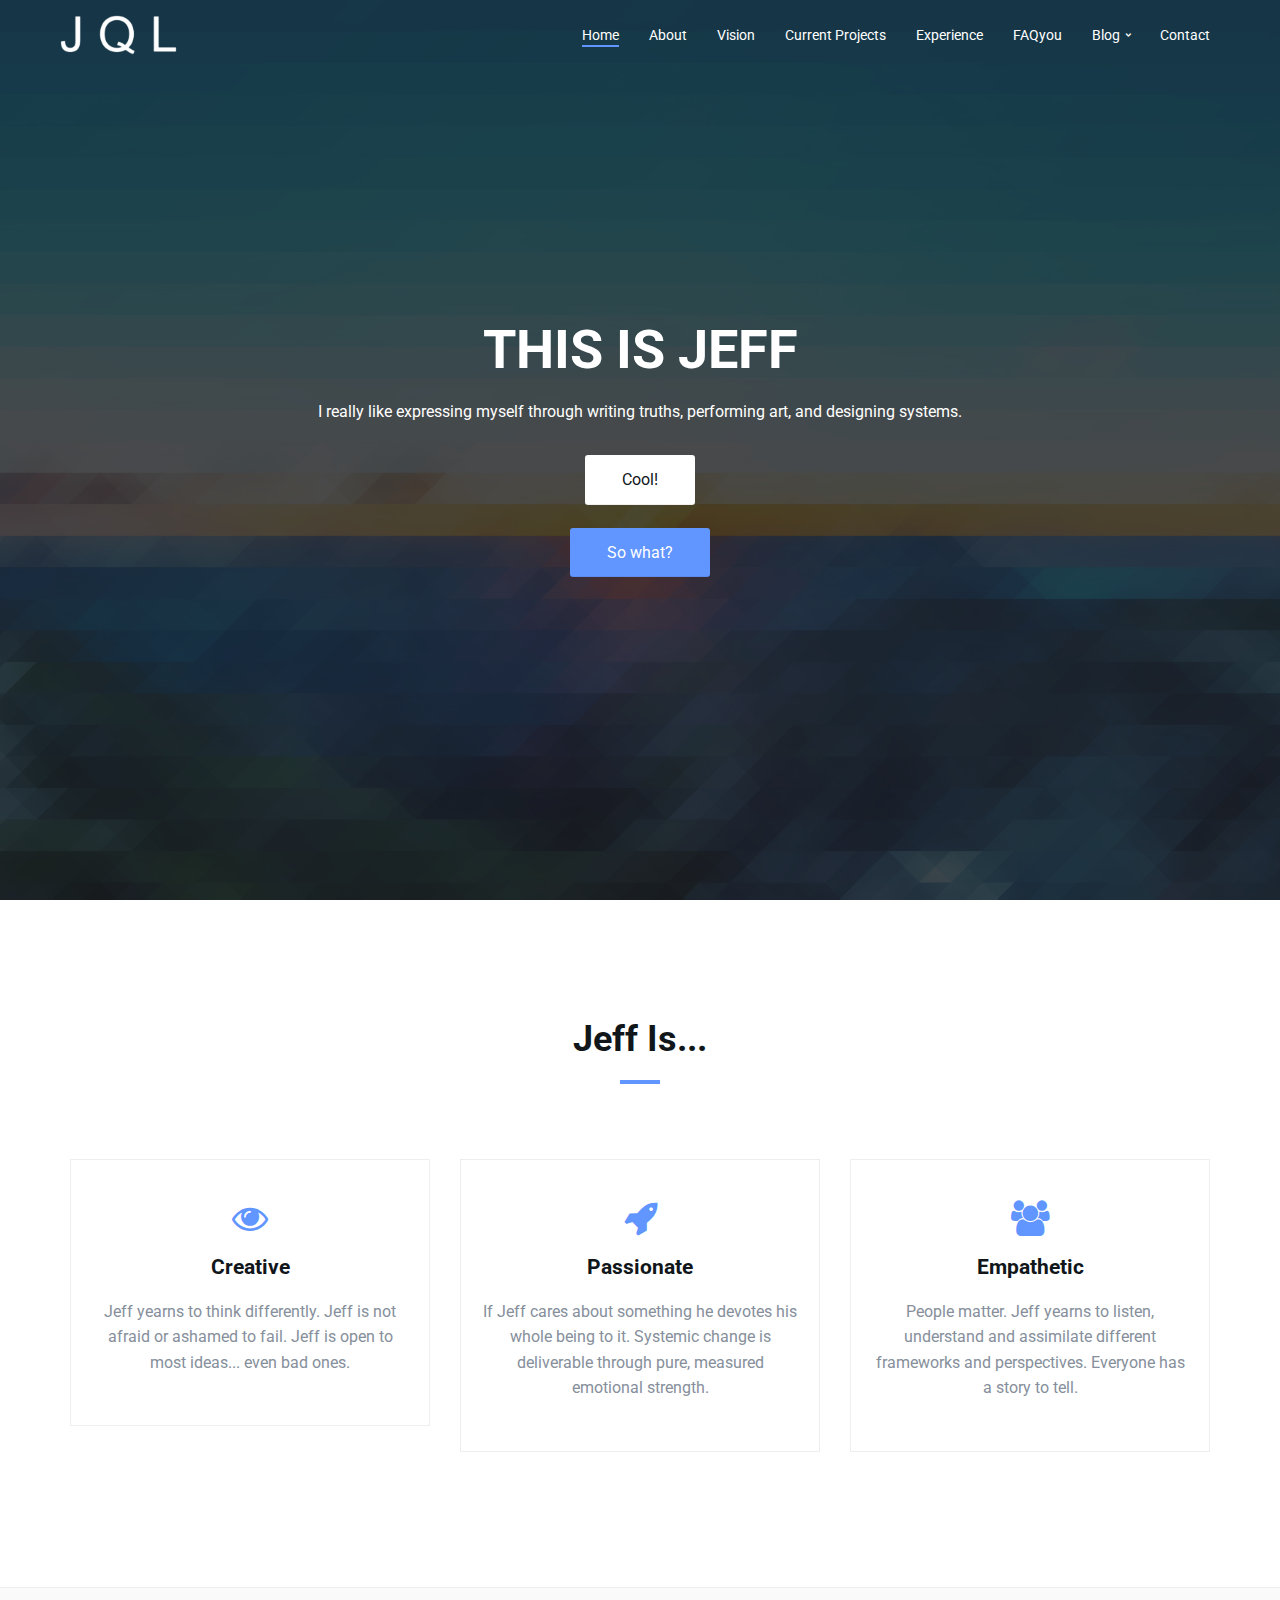
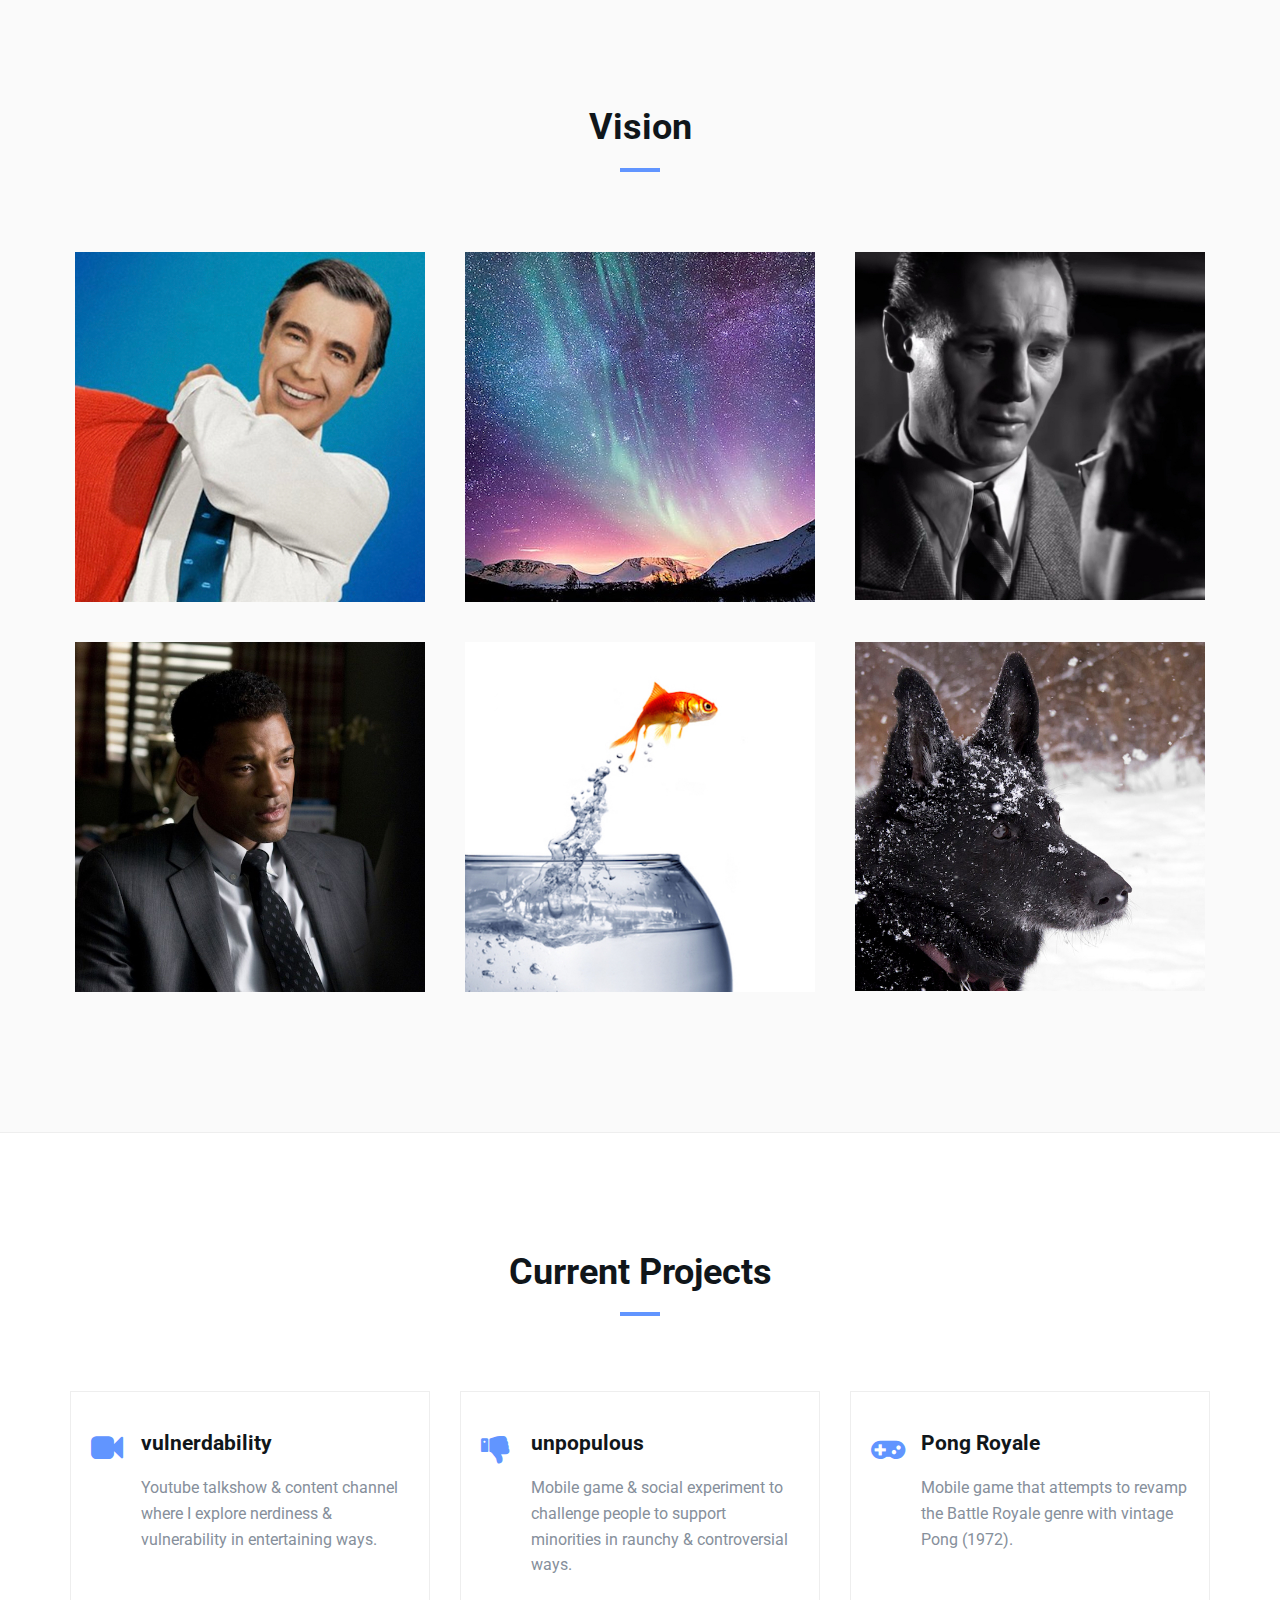
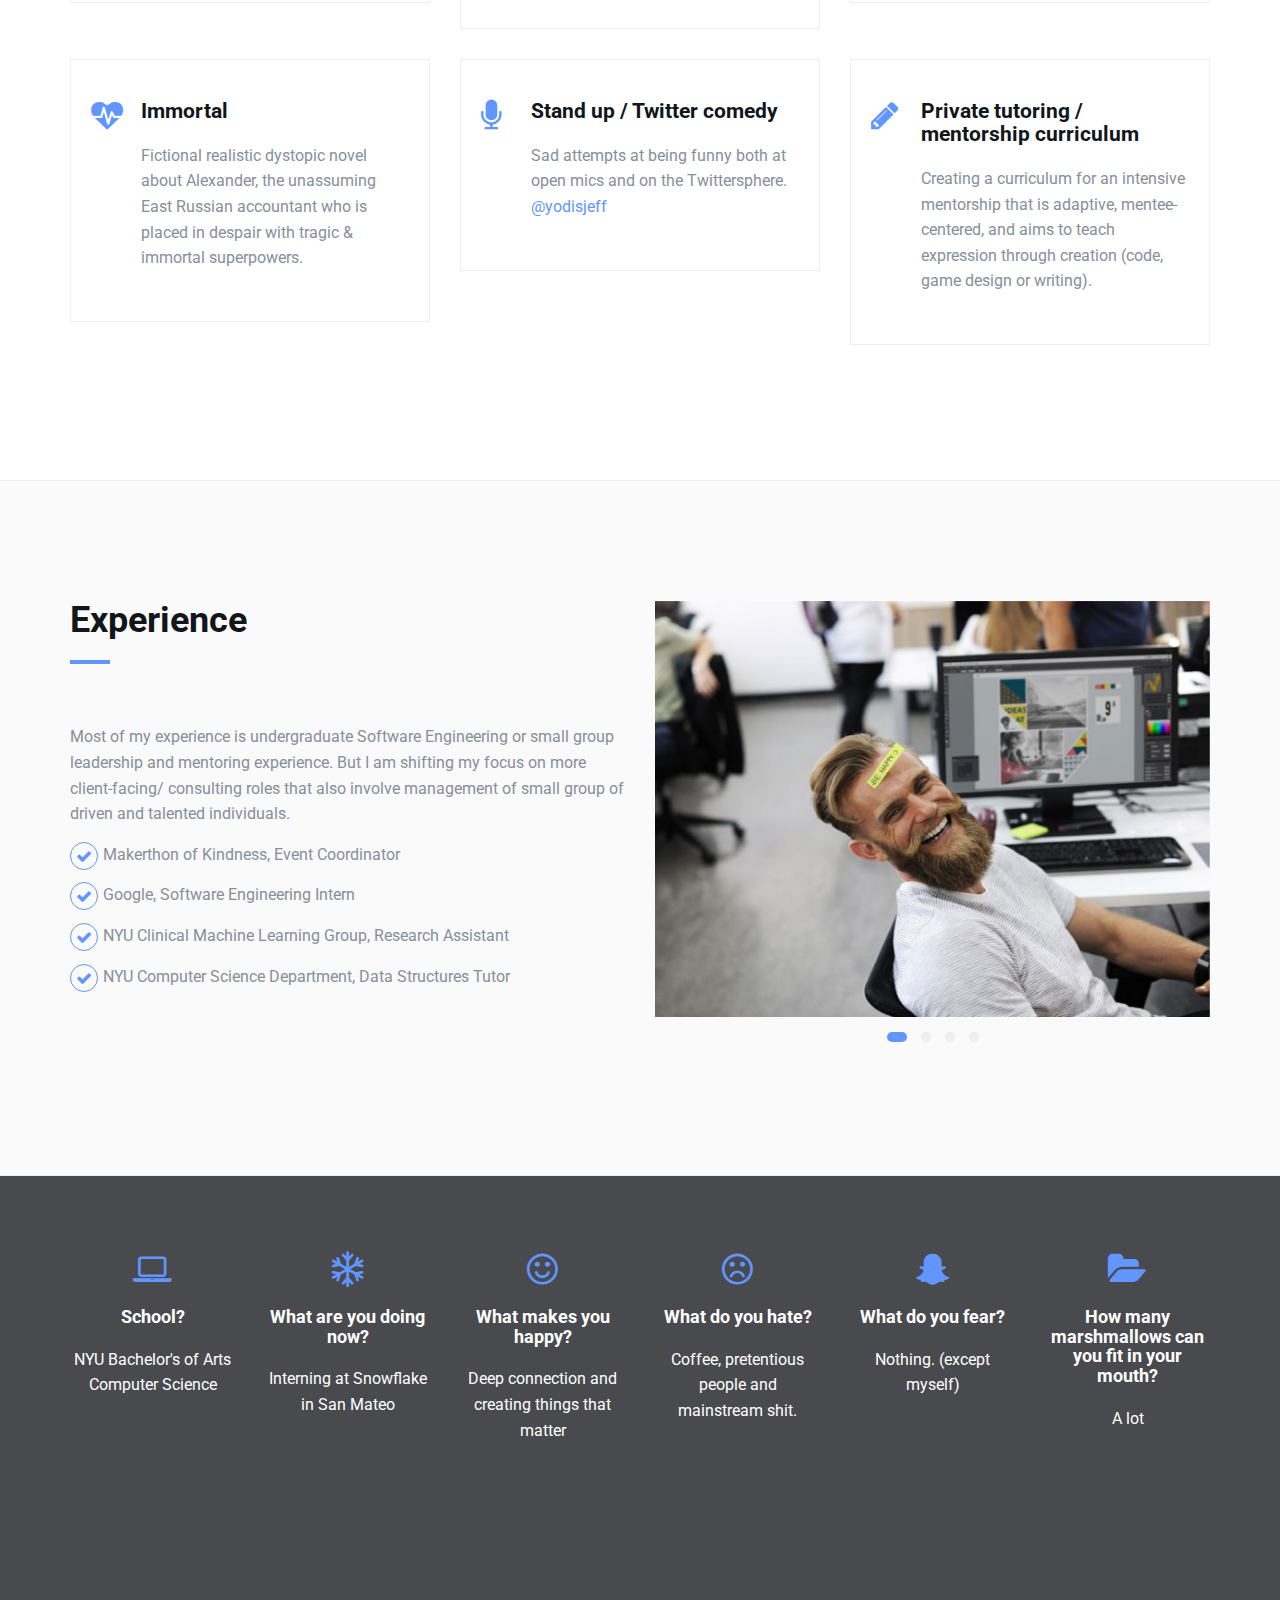
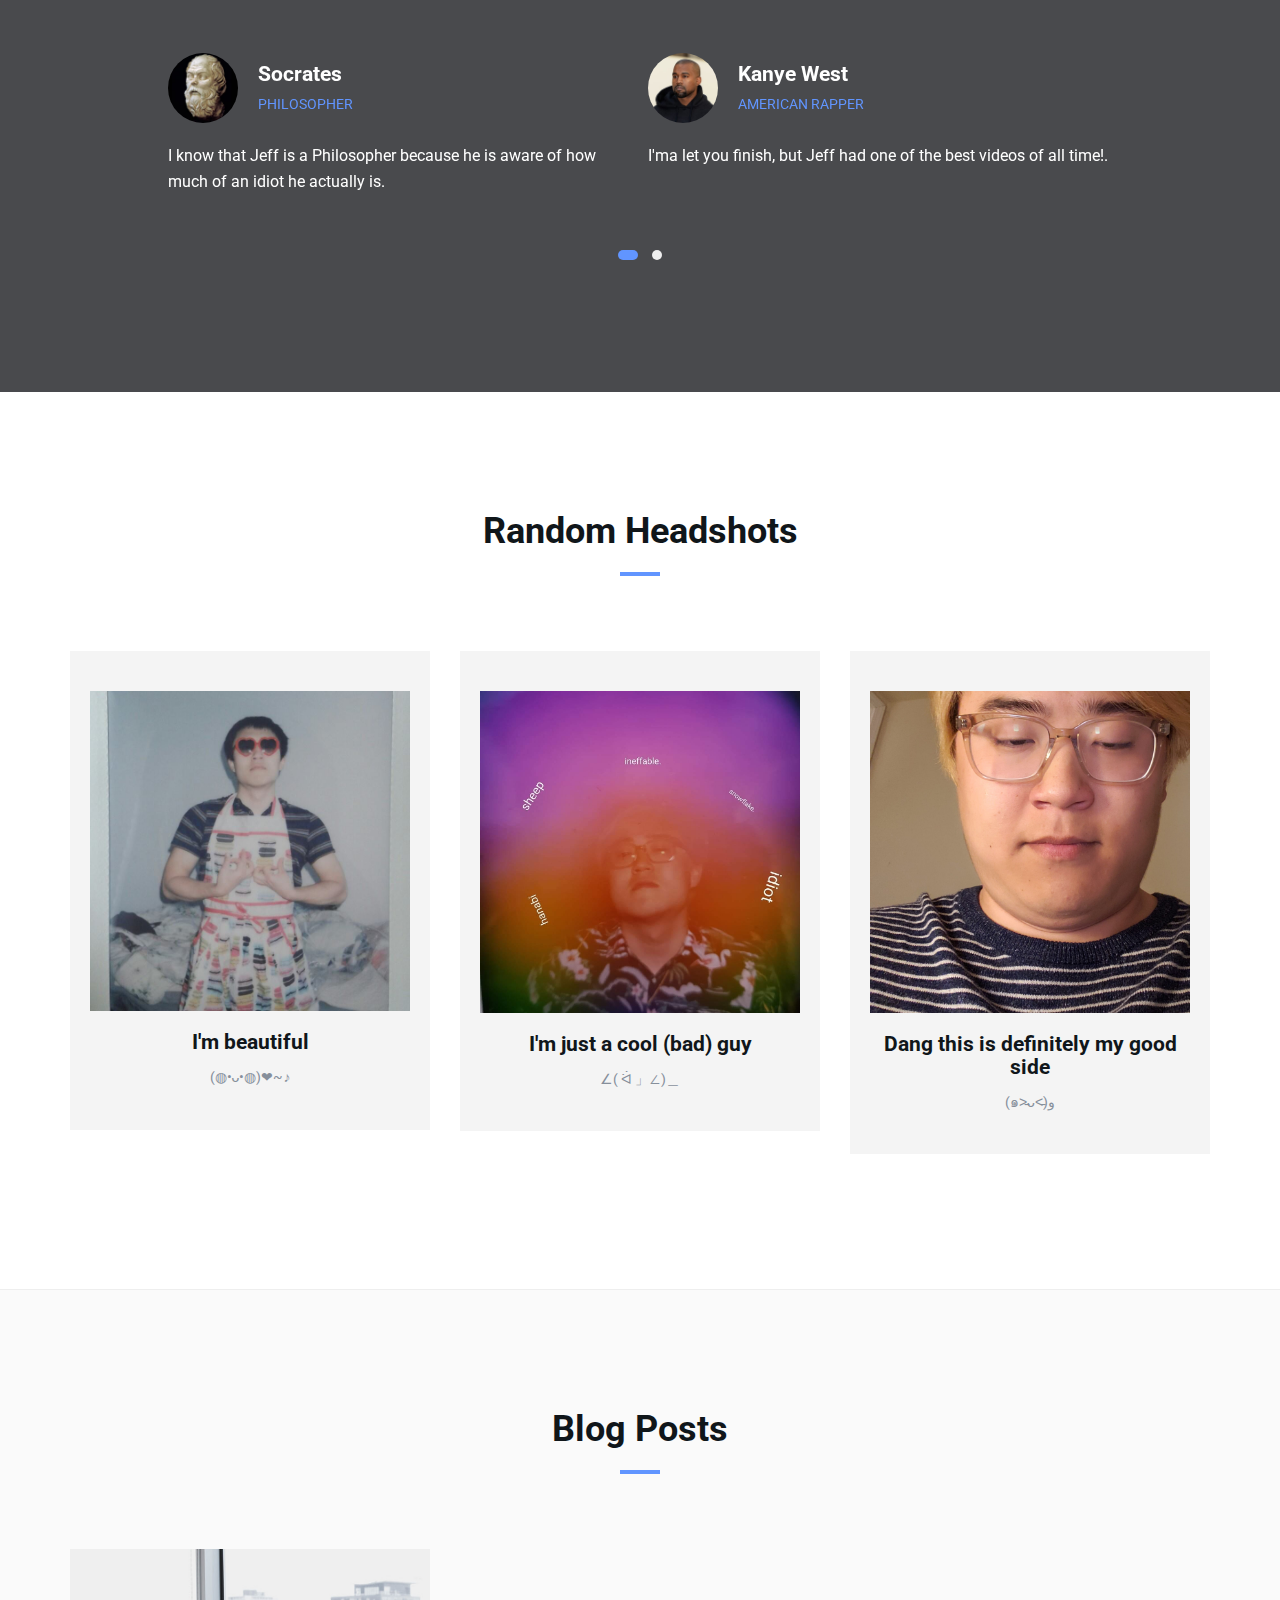
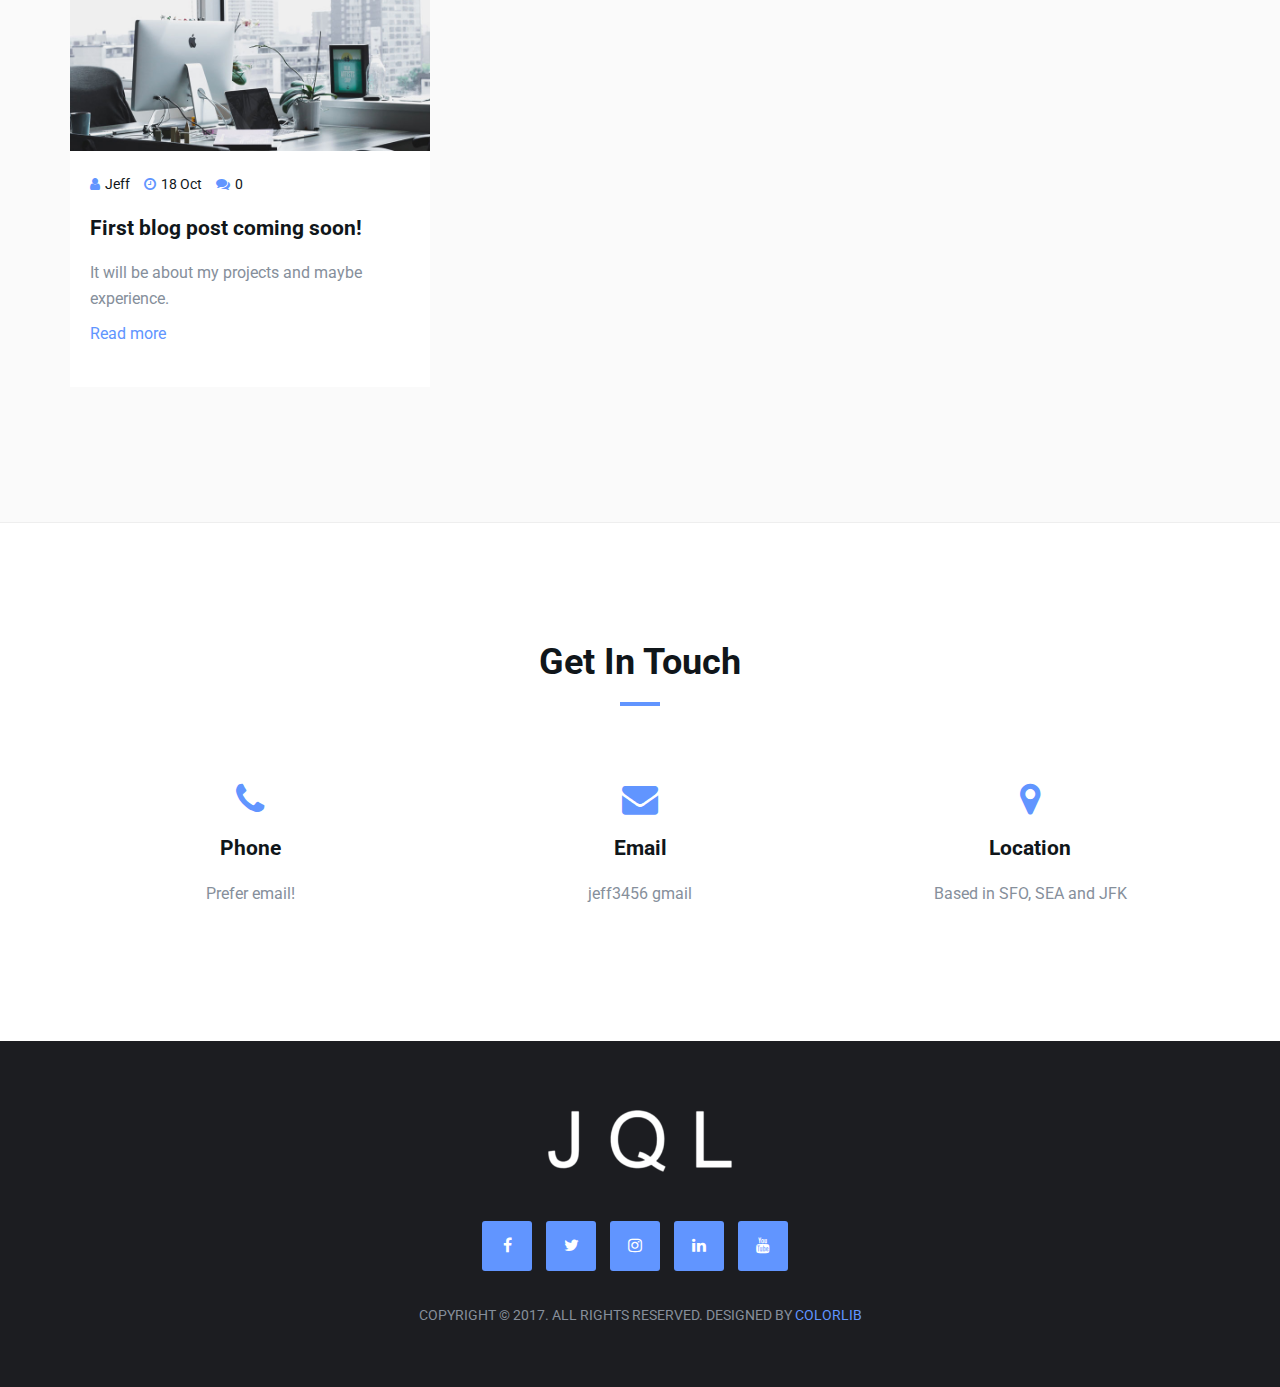
==== commit eb699baf: "fixed some typos and added cool nonessential content" ====
--- a/index.html
+++ b/index.html
@@ -107,9 +107,8 @@
 							<h1 class="white-text">this is Jeff</h1>
 							<p class="white-text">I really like expressing myself through writing truths, performing art, and designing systems.
 							</p>
-							<!-- TODO Make these buttons do something. -->
-							<button class="white-btn">Cool!</button>
-							<button class="main-btn">So what?</button>
+							<form action="#about"><button class="white-btn">Cool!</button></form>
+							<form action="#vision"><button class="main-btn">So what?</button></form>
 						</div>
 					</div>
 					<!-- /home content -->
@@ -151,7 +150,7 @@
 					<div class="about">
 						<i class="fa fa-rocket"></i>
 						<h3>Passionate</h3>
-						<p>If Jeff cares about something he devotes his whole being to it. Systemic change is deliverable through pure, qualified emotional strength.</p>
+						<p>If Jeff cares about something he devotes his whole being to it. Systemic change is deliverable through pure, measured emotional strength.</p>
 					</div>
 				</div>
 				<!-- /about -->
@@ -315,7 +314,7 @@
 					<div class="service">
 						<i class="fa fa-video-camera"></i>
 						<h3>vulnerdability</h3>
-						<p>Youtube talkshow & content where I explore nerdiness & vulnerability.</p>
+						<p>Youtube talkshow & content channel where I explore nerdiness & vulnerability in entertaining ways.</p>
 					</div>
 				</div>
 				<!-- /service -->
@@ -350,7 +349,7 @@
 					<div class="service">
 						<i class="fa fa-heartbeat"></i>
 						<h3>Immortal</h3>
-						<p>Fictional realistic dystopic novel about Alexander, the unassuming East Russian account who is placed in despair with tragic & immortal superpowers.</p>
+						<p>Fictional realistic dystopic novel about Alexander, the unassuming East Russian accountant who is placed in despair with tragic & immortal superpowers.</p>
 					</div>
 				</div>
 				<!-- /service -->
@@ -722,7 +721,7 @@
 						</div>
 						<div class="team-content">
 							<h3>I'm beautiful</h3>
-							<span>oh yeah</span>
+							<span>(◍•ᴗ•◍)❤~♪</span>
 						</div>
 					</div>
 				</div>
@@ -736,7 +735,7 @@
 						</div>
 						<div class="team-content">
 							<h3>I'm just a cool (bad) guy</h3>
-							<span>~cool~</span>
+							<span>∠( ᐛ 」∠)＿</span>
 						</div>
 					</div>
 				</div>
@@ -750,7 +749,7 @@
 						</div>
 						<div class="team-content">
 							<h3>Dang this is definitely my good side</h3>
-							<span>so handsome</span>
+							<span>(๑˃̵ᴗ˂̵)و</span>
 						</div>
 					</div>
 				</div>
@@ -776,7 +775,7 @@
 
 				<!-- Section header -->
 				<div class="section-header text-center">
-					<h2 class="title">Recents news</h2>
+					<h2 class="title">Blog Posts</h2>
 				</div>
 				<!-- /Section header -->
 
@@ -882,11 +881,11 @@
 
 					<!-- footer follow -->
 					<ul class="footer-follow">
-						<li><a href="#"><i class="fa fa-facebook"></i></a></li>
-						<li><a href="#"><i class="fa fa-twitter"></i></a></li>
-						<li><a href="#"><i class="fa fa-instagram"></i></a></li>
-						<li><a href="#"><i class="fa fa-linkedin"></i></a></li>
-						<li><a href="#"><i class="fa fa-youtube"></i></a></li>
+						<li><a href="https://www.facebook.com/yodisjeff"><i class="fa fa-facebook"></i></a></li>
+						<li><a href="https://twitter.com/yodisjeff"><i class="fa fa-twitter"></i></a></li>
+						<li><a href="https://www.instagram.com/jeff.q.lee/"><i class="fa fa-instagram"></i></a></li>
+						<li><a href="https://www.linkedin.com/in/jeffersonqlee/"><i class="fa fa-linkedin"></i></a></li>
+						<li><a href="https://www.youtube.com/channel/UCf5-F6IsL5qYkbFZ6jlpyQA"><i class="fa fa-youtube"></i></a></li>
 					</ul>
 					<!-- /footer follow -->
 
